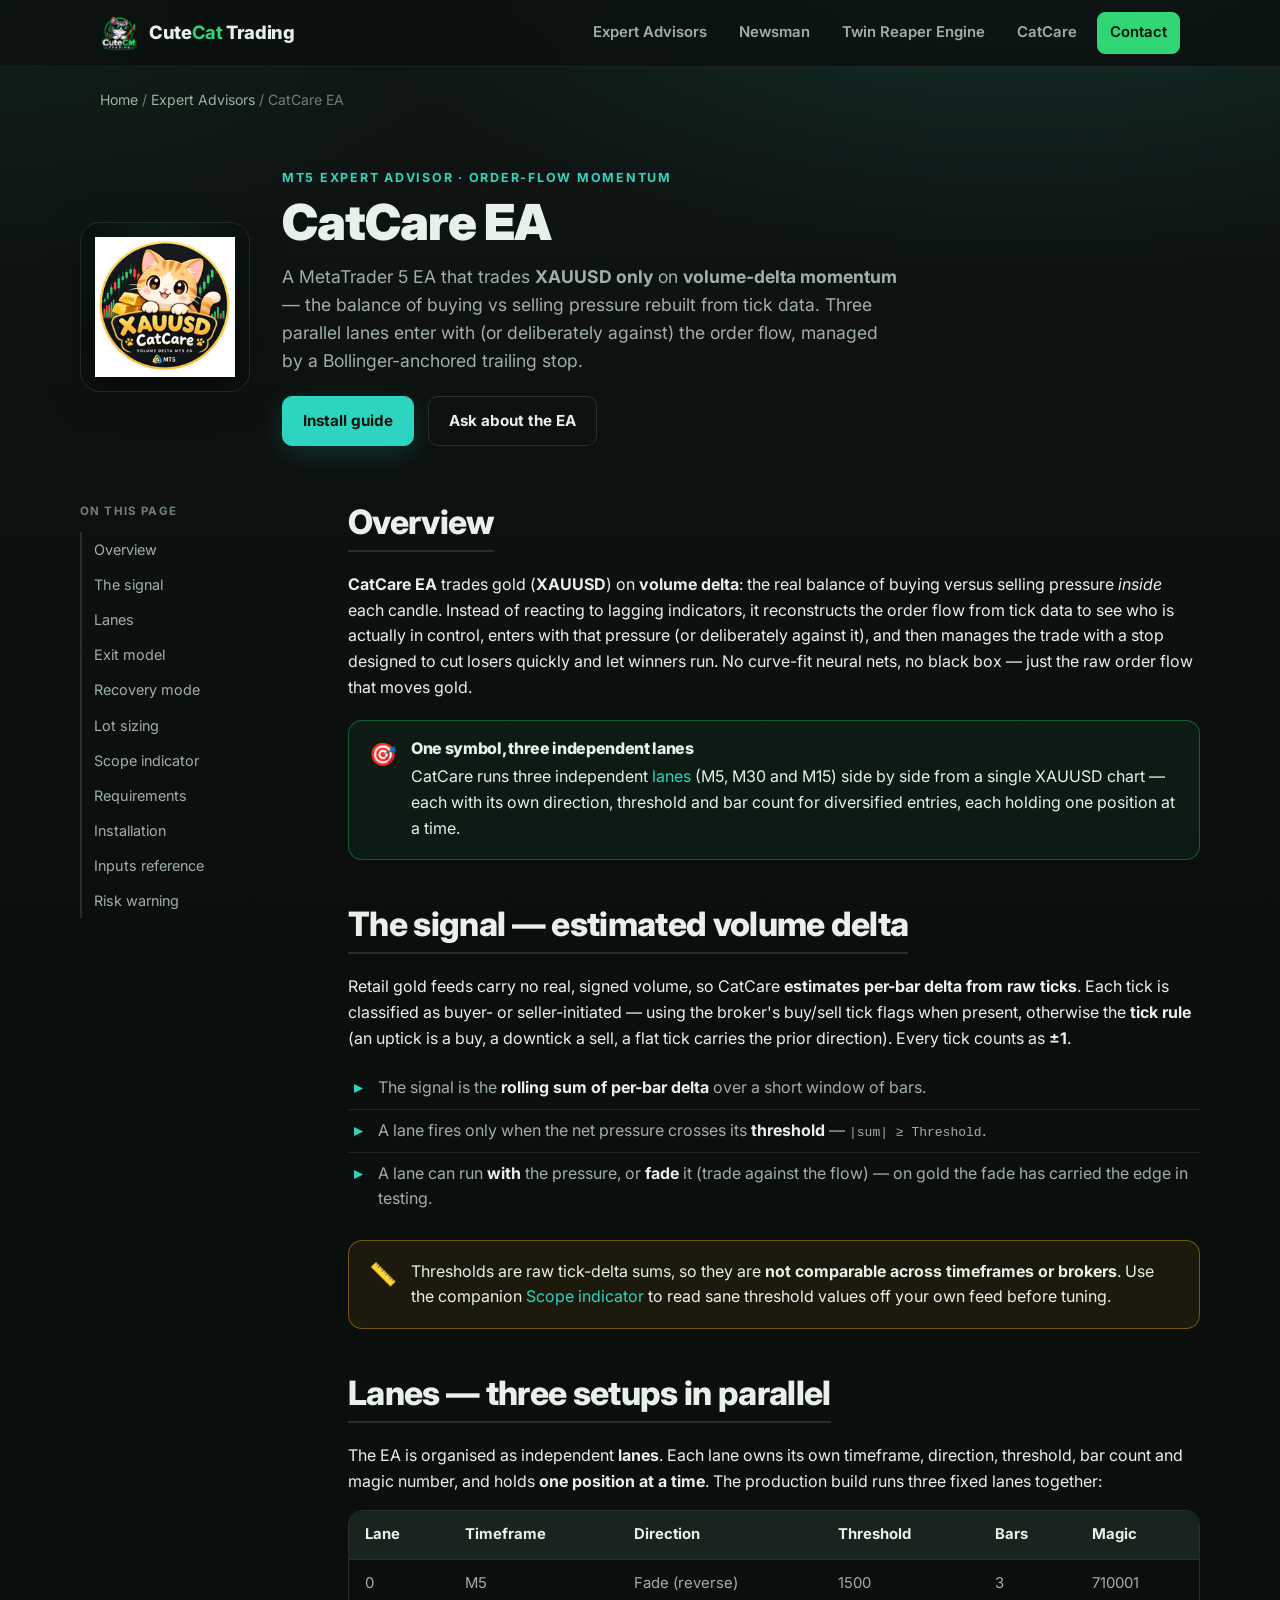
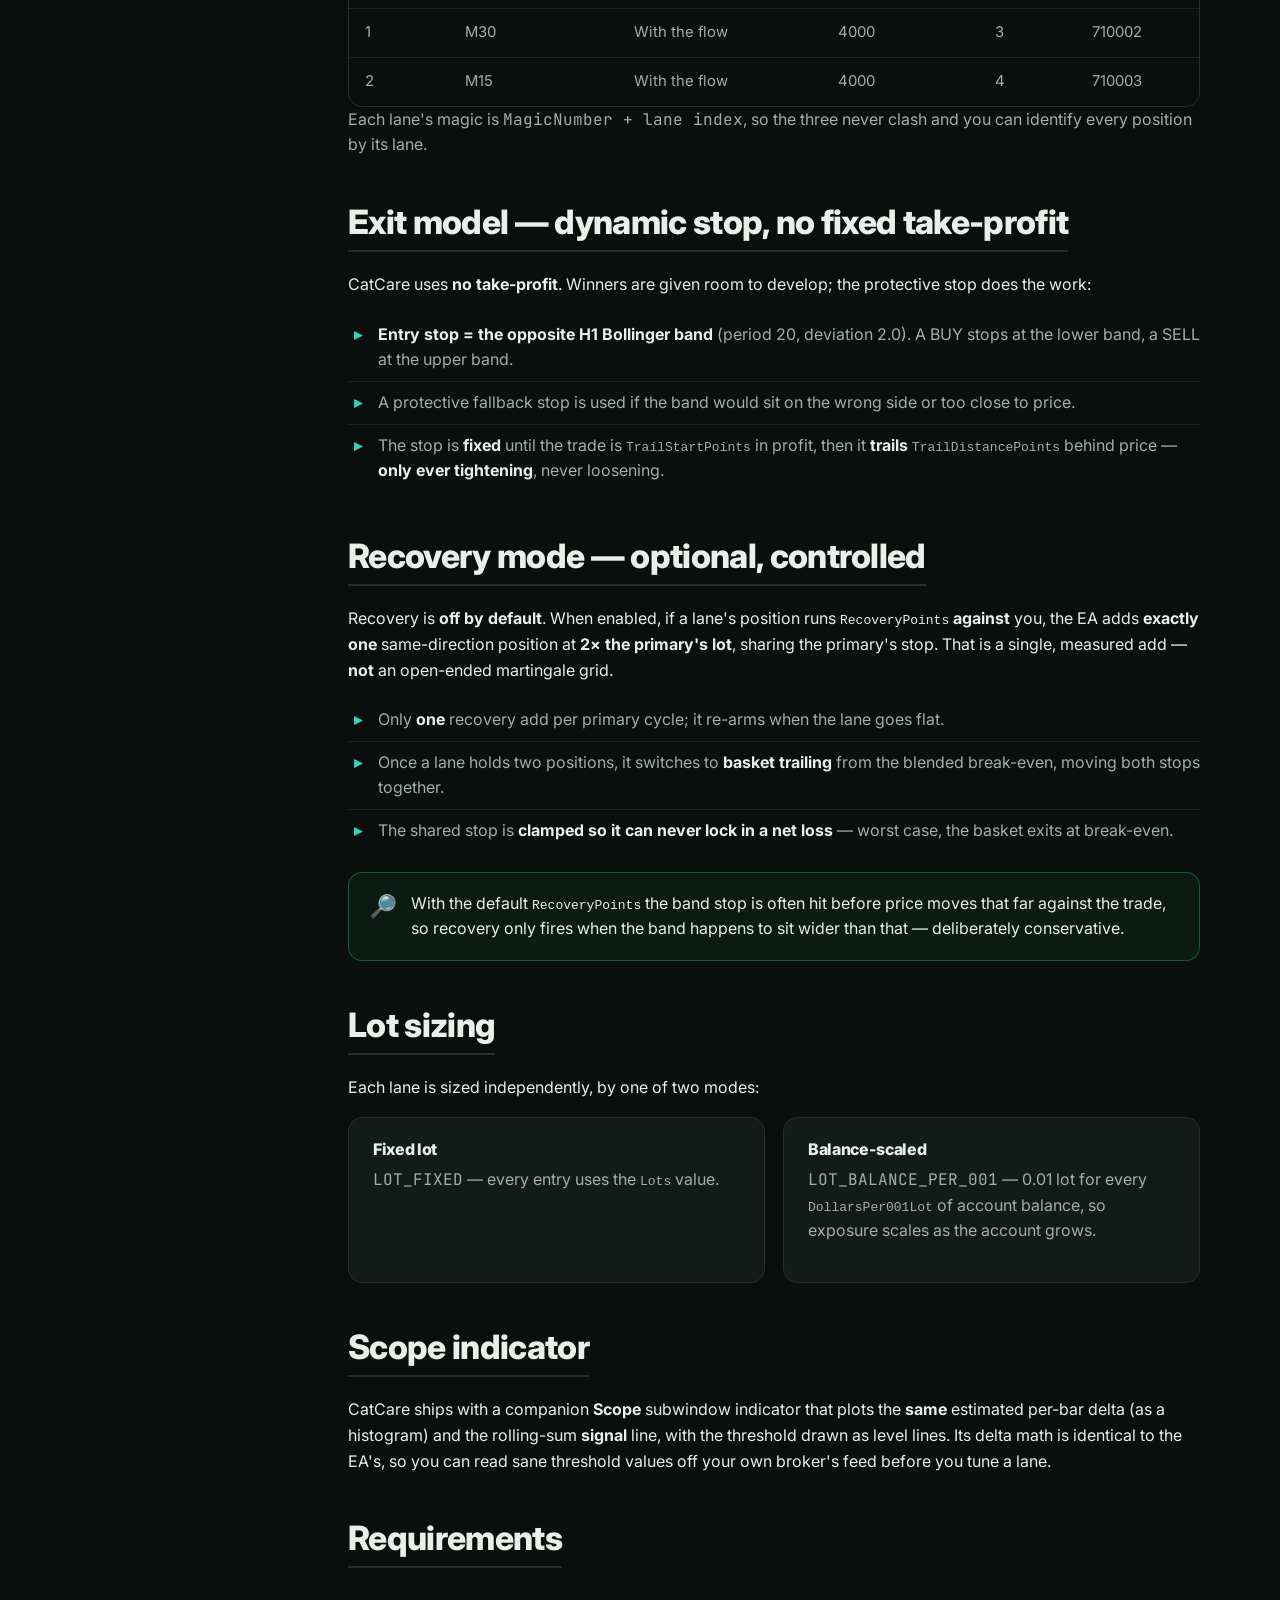
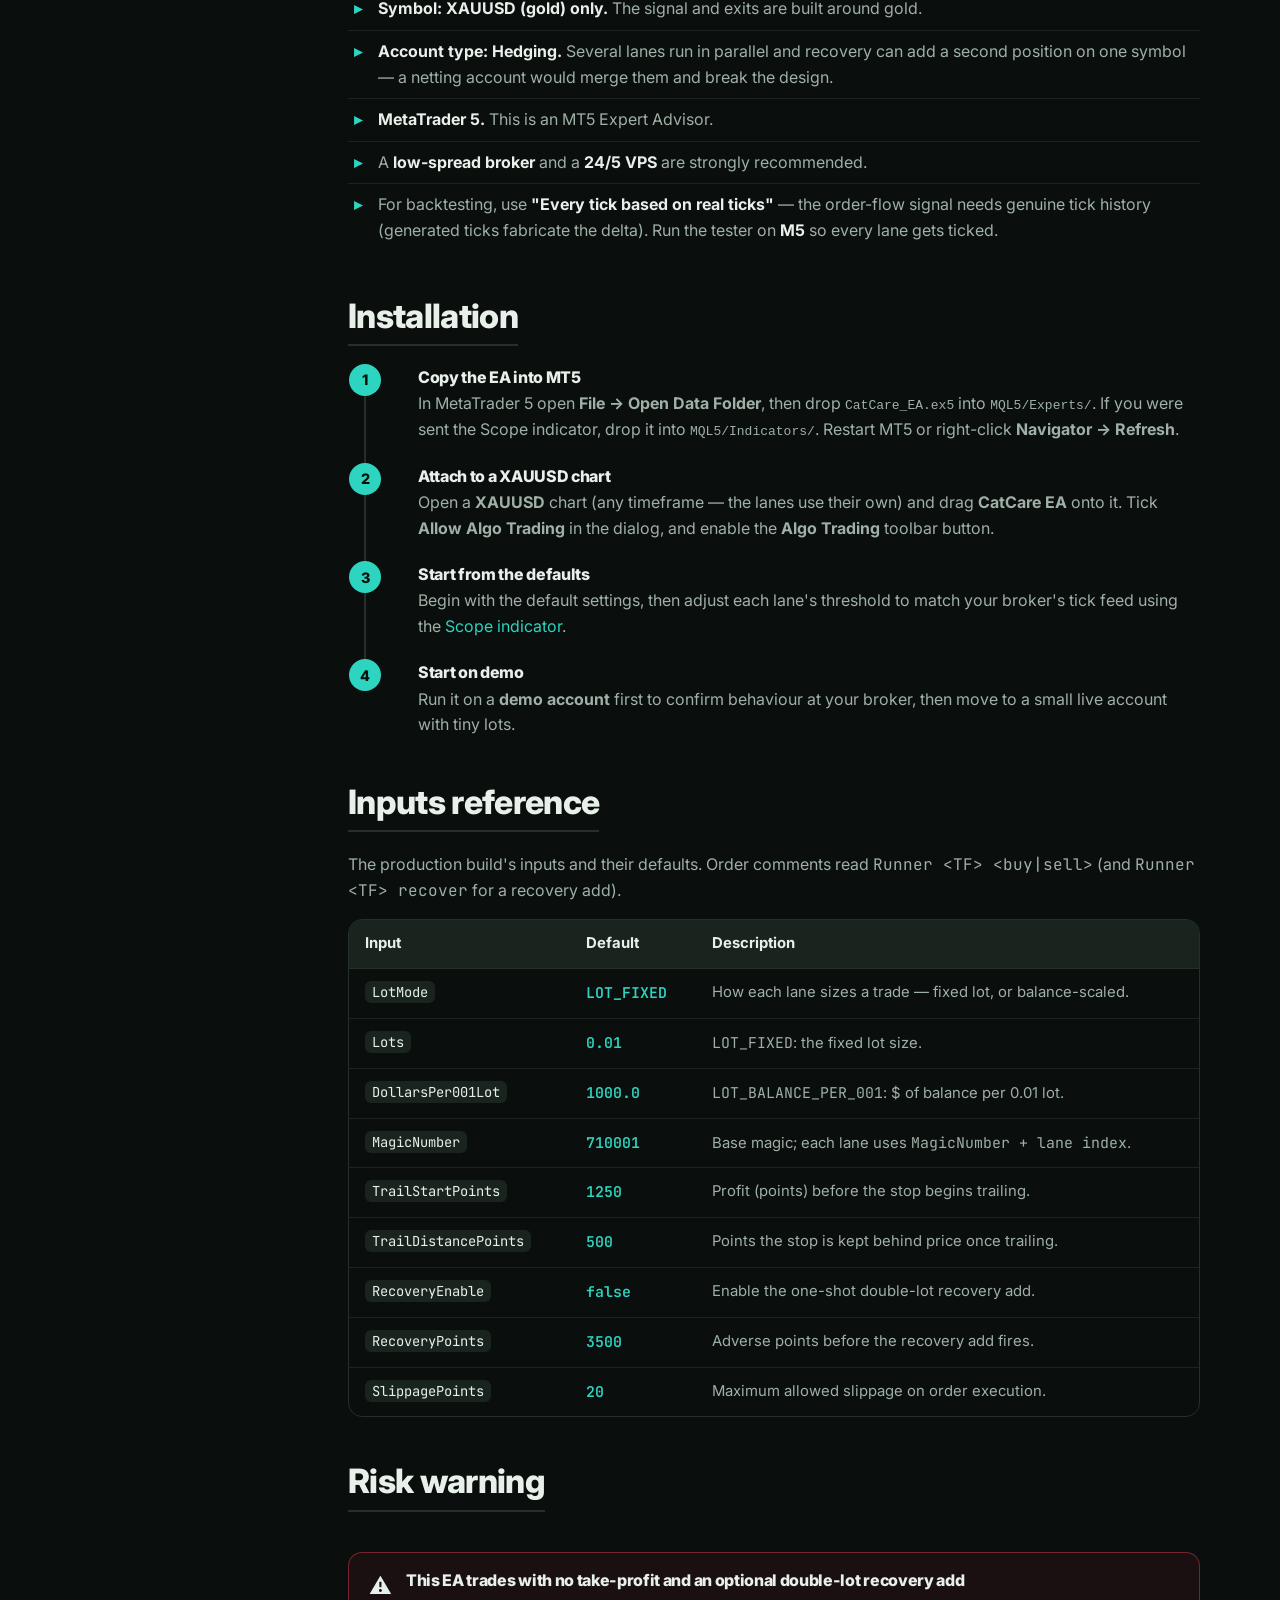
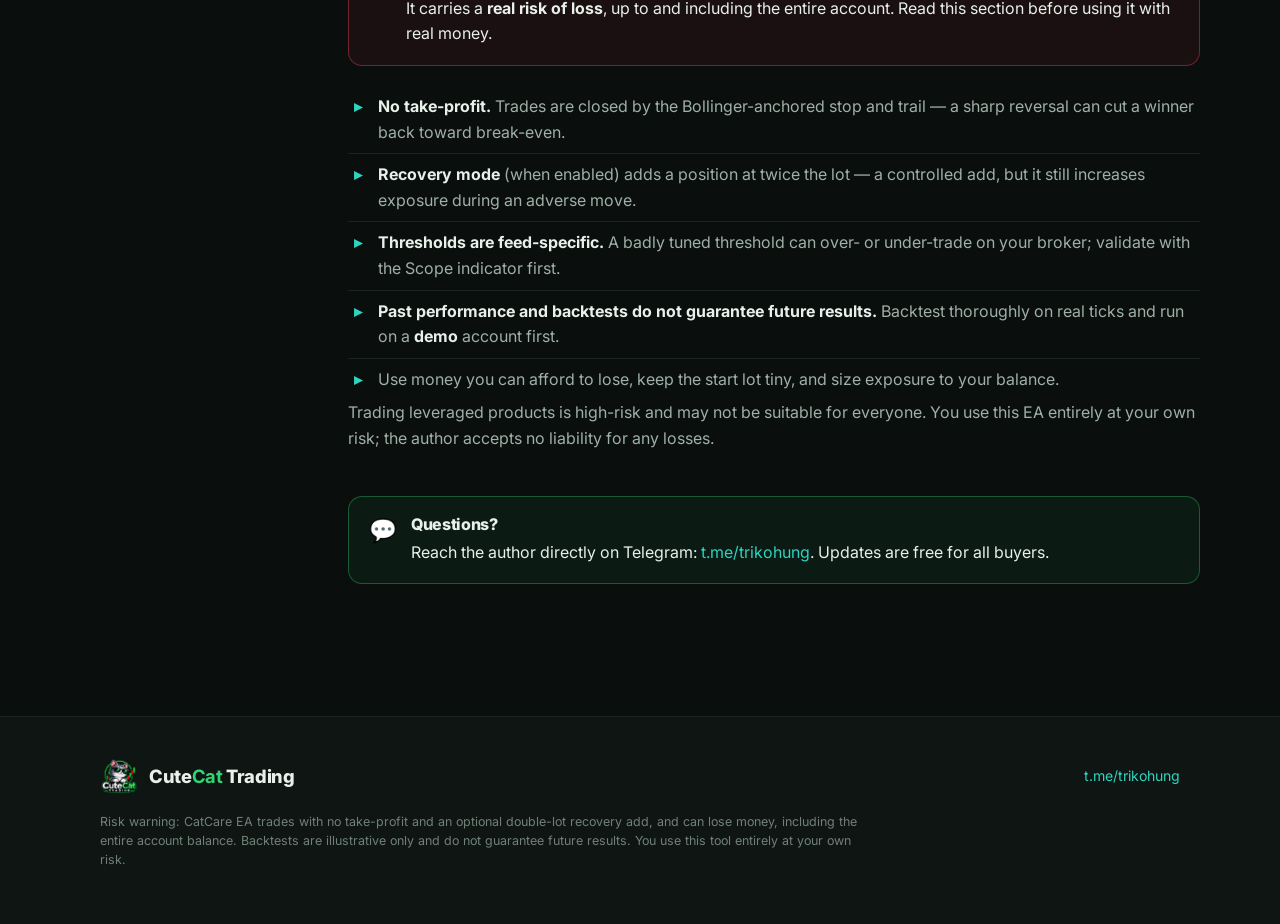
==== catcare.html @ 8d5fcfcd "Rename Twin Reaper FX to Twin Reaper Engine; add CatCare EA - Rebrand the paid dual-grid product to " ====
<!doctype html>
<html lang="en">
<head>
  <meta charset="utf-8">
  <meta name="viewport" content="width=device-width, initial-scale=1">
  <title>CatCare EA — Manual | CuteCat Trading</title>
  <meta name="description" content="CatCare EA manual: a MetaTrader 5 Expert Advisor that trades XAUUSD on volume-delta order-flow momentum, with three parallel lanes, a Bollinger-anchored trailing stop and optional recovery.">
  <link rel="icon" href="assets/img/catcare.png">
  <link rel="preconnect" href="https://fonts.googleapis.com">
  <link rel="preconnect" href="https://fonts.gstatic.com" crossorigin>
  <link href="https://fonts.googleapis.com/css2?family=Inter:wght@400;600;700;800;900&family=JetBrains+Mono:wght@400;600&display=swap" rel="stylesheet">
  <link rel="stylesheet" href="assets/css/styles.css">
</head>
<body data-ea="catcare">

  <header class="site-header">
    <div class="container nav">
      <a class="brand" href="index.html">
        <img src="assets/img/logo.png" alt="CuteCat Trading logo">
        <span>Cute<b>Cat</b> Trading</span>
      </a>
      <nav class="nav-links">
        <a href="index.html#eas">Expert Advisors</a>
        <a href="newsman.html">Newsman</a>
        <a href="twin-reaper.html">Twin Reaper Engine</a>
        <a href="catcare.html">CatCare</a>
        <a class="cta" href="https://t.me/trikohung" target="_blank" rel="noopener">Contact</a>
      </nav>
    </div>
  </header>

  <div class="container crumb">
    <a href="index.html">Home</a> / <a href="index.html#eas">Expert Advisors</a> / CatCare EA
  </div>

  <!-- Hero -->
  <section class="container ea-hero">
    <div class="emblem"><img src="assets/img/catcare.png" alt="CatCare EA emblem"></div>
    <div>
      <div class="eyebrow">MT5 Expert Advisor · Order-Flow Momentum</div>
      <h1>CatCare EA</h1>
      <p class="lead">
        A MetaTrader 5 EA that trades <b>XAUUSD only</b> on <b>volume-delta momentum</b> — the
        balance of buying vs selling pressure rebuilt from tick data. Three parallel lanes enter
        with (or deliberately against) the order flow, managed by a Bollinger-anchored trailing stop.
      </p>
      <div class="hero-actions" style="justify-content:flex-start;">
        <a class="btn btn-primary" href="#install">Install guide</a>
        <a class="btn btn-ghost" href="https://t.me/trikohung" target="_blank" rel="noopener">Ask about the EA</a>
      </div>
    </div>
  </section>

  <main class="container doc">
    <div class="doc-grid">

      <!-- TOC -->
      <aside class="toc">
        <div class="toc-title">On this page</div>
        <a href="#overview">Overview</a>
        <a href="#signal">The signal</a>
        <a href="#lanes">Lanes</a>
        <a href="#exit">Exit model</a>
        <a href="#recovery">Recovery mode</a>
        <a href="#lots">Lot sizing</a>
        <a href="#scope">Scope indicator</a>
        <a href="#requirements">Requirements</a>
        <a href="#install">Installation</a>
        <a href="#inputs">Inputs reference</a>
        <a href="#risk">Risk warning</a>
      </aside>

      <!-- Content -->
      <div class="doc-content">

        <section class="doc-section" id="overview">
          <h2>Overview</h2>
          <p>
            <b>CatCare EA</b> trades gold (<b>XAUUSD</b>) on <b>volume delta</b>: the real balance of
            buying versus selling pressure <i>inside</i> each candle. Instead of reacting to lagging
            indicators, it reconstructs the order flow from tick data to see who is actually in control,
            enters with that pressure (or deliberately against it), and then manages the trade with a
            stop designed to cut losers quickly and let winners run. No curve-fit neural nets, no
            black box — just the raw order flow that moves gold.
          </p>
          <div class="callout info">
            <div class="ico">🎯</div>
            <div>
              <h4>One symbol, three independent lanes</h4>
              <p>
                CatCare runs three independent <a href="#lanes">lanes</a> (M5, M30 and M15) side by
                side from a single XAUUSD chart — each with its own direction, threshold and bar count
                for diversified entries, each holding one position at a time.
              </p>
            </div>
          </div>
        </section>

        <section class="doc-section" id="signal">
          <h2>The signal — estimated volume delta</h2>
          <p>
            Retail gold feeds carry no real, signed volume, so CatCare <b>estimates per-bar delta from
            raw ticks</b>. Each tick is classified as buyer- or seller-initiated — using the broker's
            buy/sell tick flags when present, otherwise the <b>tick rule</b> (an uptick is a buy, a
            downtick a sell, a flat tick carries the prior direction). Every tick counts as <b>±1</b>.
          </p>
          <ul class="feature-list">
            <li>The signal is the <b>rolling sum of per-bar delta</b> over a short window of bars.</li>
            <li>A lane fires only when the net pressure crosses its <b>threshold</b> — <code>|sum| &ge; Threshold</code>.</li>
            <li>A lane can run <b>with</b> the pressure, or <b>fade</b> it (trade against the flow) — on gold the fade has carried the edge in testing.</li>
          </ul>
          <div class="callout warn">
            <div class="ico">📏</div>
            <div>
              <p>Thresholds are raw tick-delta sums, so they are <b>not comparable across timeframes or brokers</b>. Use the companion <a href="#scope">Scope indicator</a> to read sane threshold values off your own feed before tuning.</p>
            </div>
          </div>
        </section>

        <section class="doc-section" id="lanes">
          <h2>Lanes — three setups in parallel</h2>
          <p>
            The EA is organised as independent <b>lanes</b>. Each lane owns its own timeframe,
            direction, threshold, bar count and magic number, and holds <b>one position at a time</b>.
            The production build runs three fixed lanes together:
          </p>
          <div class="table-wrap">
            <table>
              <thead><tr><th>Lane</th><th>Timeframe</th><th>Direction</th><th>Threshold</th><th>Bars</th><th>Magic</th></tr></thead>
              <tbody>
                <tr><td>0</td><td>M5</td><td>Fade (reverse)</td><td>1500</td><td>3</td><td>710001</td></tr>
                <tr><td>1</td><td>M30</td><td>With the flow</td><td>4000</td><td>3</td><td>710002</td></tr>
                <tr><td>2</td><td>M15</td><td>With the flow</td><td>4000</td><td>4</td><td>710003</td></tr>
              </tbody>
            </table>
          </div>
          <p class="muted">Each lane's magic is <span class="mono">MagicNumber + lane index</span>, so the three never clash and you can identify every position by its lane.</p>
        </section>

        <section class="doc-section" id="exit">
          <h2>Exit model — dynamic stop, no fixed take-profit</h2>
          <p>
            CatCare uses <b>no take-profit</b>. Winners are given room to develop; the protective stop
            does the work:
          </p>
          <ul class="feature-list">
            <li><b>Entry stop = the opposite H1 Bollinger band</b> (period 20, deviation 2.0). A BUY stops at the lower band, a SELL at the upper band.</li>
            <li>A protective fallback stop is used if the band would sit on the wrong side or too close to price.</li>
            <li>The stop is <b>fixed</b> until the trade is <code>TrailStartPoints</code> in profit, then it <b>trails</b> <code>TrailDistancePoints</code> behind price — <b>only ever tightening</b>, never loosening.</li>
          </ul>
        </section>

        <section class="doc-section" id="recovery">
          <h2>Recovery mode — optional, controlled</h2>
          <p>
            Recovery is <b>off by default</b>. When enabled, if a lane's position runs
            <code>RecoveryPoints</code> <b>against</b> you, the EA adds <b>exactly one</b> same-direction
            position at <b>2× the primary's lot</b>, sharing the primary's stop. That is a single,
            measured add — <b>not</b> an open-ended martingale grid.
          </p>
          <ul class="feature-list">
            <li>Only <b>one</b> recovery add per primary cycle; it re-arms when the lane goes flat.</li>
            <li>Once a lane holds two positions, it switches to <b>basket trailing</b> from the blended break-even, moving both stops together.</li>
            <li>The shared stop is <b>clamped so it can never lock in a net loss</b> — worst case, the basket exits at break-even.</li>
          </ul>
          <div class="callout info">
            <div class="ico">🔎</div>
            <div>
              <p>With the default <code>RecoveryPoints</code> the band stop is often hit before price moves that far against the trade, so recovery only fires when the band happens to sit wider than that — deliberately conservative.</p>
            </div>
          </div>
        </section>

        <section class="doc-section" id="lots">
          <h2>Lot sizing</h2>
          <p>Each lane is sized independently, by one of two modes:</p>
          <div class="grid-2">
            <div class="card">
              <h4>Fixed lot</h4>
              <p class="muted"><span class="mono">LOT_FIXED</span> — every entry uses the <code>Lots</code> value.</p>
            </div>
            <div class="card">
              <h4>Balance-scaled</h4>
              <p class="muted"><span class="mono">LOT_BALANCE_PER_001</span> — 0.01 lot for every <code>DollarsPer001Lot</code> of account balance, so exposure scales as the account grows.</p>
            </div>
          </div>
        </section>

        <section class="doc-section" id="scope">
          <h2>Scope indicator</h2>
          <p>
            CatCare ships with a companion <b>Scope</b> subwindow indicator that plots the <b>same</b>
            estimated per-bar delta (as a histogram) and the rolling-sum <b>signal</b> line, with the
            threshold drawn as level lines. Its delta math is identical to the EA's, so you can read sane
            threshold values off your own broker's feed before you tune a lane.
          </p>
        </section>

        <section class="doc-section" id="requirements">
          <h2>Requirements</h2>
          <ul class="feature-list">
            <li><b>Symbol: XAUUSD (gold) only.</b> The signal and exits are built around gold.</li>
            <li><b>Account type: Hedging.</b> Several lanes run in parallel and recovery can add a second position on one symbol — a netting account would merge them and break the design.</li>
            <li><b>MetaTrader 5.</b> This is an MT5 Expert Advisor.</li>
            <li>A <b>low-spread broker</b> and a <b>24/5 VPS</b> are strongly recommended.</li>
            <li>For backtesting, use <b>"Every tick based on real ticks"</b> — the order-flow signal needs genuine tick history (generated ticks fabricate the delta). Run the tester on <b>M5</b> so every lane gets ticked.</li>
          </ul>
        </section>

        <section class="doc-section" id="install">
          <h2>Installation</h2>
          <ol class="steps">
            <li>
              <h4>Copy the EA into MT5</h4>
              <p>In MetaTrader 5 open <b>File → Open Data Folder</b>, then drop <code>CatCare_EA.ex5</code> into <code>MQL5/Experts/</code>. If you were sent the Scope indicator, drop it into <code>MQL5/Indicators/</code>. Restart MT5 or right-click <b>Navigator → Refresh</b>.</p>
            </li>
            <li>
              <h4>Attach to a XAUUSD chart</h4>
              <p>Open a <b>XAUUSD</b> chart (any timeframe — the lanes use their own) and drag <b>CatCare EA</b> onto it. Tick <b>Allow Algo Trading</b> in the dialog, and enable the <b>Algo Trading</b> toolbar button.</p>
            </li>
            <li>
              <h4>Start from the defaults</h4>
              <p>Begin with the default settings, then adjust each lane's threshold to match your broker's tick feed using the <a href="#scope">Scope indicator</a>.</p>
            </li>
            <li>
              <h4>Start on demo</h4>
              <p>Run it on a <b>demo account</b> first to confirm behaviour at your broker, then move to a small live account with tiny lots.</p>
            </li>
          </ol>
        </section>

        <section class="doc-section" id="inputs">
          <h2>Inputs reference</h2>
          <p class="muted">The production build's inputs and their defaults. Order comments read <span class="mono">Runner &lt;TF&gt; &lt;buy|sell&gt;</span> (and <span class="mono">Runner &lt;TF&gt; recover</span> for a recovery add).</p>
          <div class="table-wrap">
            <table>
              <thead><tr><th>Input</th><th>Default</th><th>Description</th></tr></thead>
              <tbody>
                <tr><td><span class="param">LotMode</span></td><td><span class="def">LOT_FIXED</span></td><td>How each lane sizes a trade — fixed lot, or balance-scaled.</td></tr>
                <tr><td><span class="param">Lots</span></td><td><span class="def">0.01</span></td><td><span class="mono">LOT_FIXED</span>: the fixed lot size.</td></tr>
                <tr><td><span class="param">DollarsPer001Lot</span></td><td><span class="def">1000.0</span></td><td><span class="mono">LOT_BALANCE_PER_001</span>: $ of balance per 0.01 lot.</td></tr>
                <tr><td><span class="param">MagicNumber</span></td><td><span class="def">710001</span></td><td>Base magic; each lane uses <span class="mono">MagicNumber + lane index</span>.</td></tr>
                <tr><td><span class="param">TrailStartPoints</span></td><td><span class="def">1250</span></td><td>Profit (points) before the stop begins trailing.</td></tr>
                <tr><td><span class="param">TrailDistancePoints</span></td><td><span class="def">500</span></td><td>Points the stop is kept behind price once trailing.</td></tr>
                <tr><td><span class="param">RecoveryEnable</span></td><td><span class="def">false</span></td><td>Enable the one-shot double-lot recovery add.</td></tr>
                <tr><td><span class="param">RecoveryPoints</span></td><td><span class="def">3500</span></td><td>Adverse points before the recovery add fires.</td></tr>
                <tr><td><span class="param">SlippagePoints</span></td><td><span class="def">20</span></td><td>Maximum allowed slippage on order execution.</td></tr>
              </tbody>
            </table>
          </div>
        </section>

        <section class="doc-section" id="risk">
          <h2>Risk warning</h2>
          <div class="callout danger">
            <div class="ico">⚠️</div>
            <div>
              <h4>This EA trades with no take-profit and an optional double-lot recovery add</h4>
              <p>It carries a <b>real risk of loss</b>, up to and including the entire account. Read this section before using it with real money.</p>
            </div>
          </div>
          <ul class="feature-list">
            <li><b>No take-profit.</b> Trades are closed by the Bollinger-anchored stop and trail — a sharp reversal can cut a winner back toward break-even.</li>
            <li><b>Recovery mode</b> (when enabled) adds a position at twice the lot — a controlled add, but it still increases exposure during an adverse move.</li>
            <li><b>Thresholds are feed-specific.</b> A badly tuned threshold can over- or under-trade on your broker; validate with the Scope indicator first.</li>
            <li><b>Past performance and backtests do not guarantee future results.</b> Backtest thoroughly on real ticks and run on a <b>demo</b> account first.</li>
            <li>Use money you can afford to lose, keep the start lot tiny, and size exposure to your balance.</li>
          </ul>
          <p class="muted">
            Trading leveraged products is high-risk and may not be suitable for everyone. You use this
            EA entirely at your own risk; the author accepts no liability for any losses.
          </p>
        </section>

        <div class="callout info" style="margin-top:36px;">
          <div class="ico">💬</div>
          <div>
            <h4>Questions?</h4>
            <p>Reach the author directly on Telegram: <a href="https://t.me/trikohung" target="_blank" rel="noopener">t.me/trikohung</a>. Updates are free for all buyers.</p>
          </div>
        </div>

      </div>
    </div>
  </main>

  <footer class="site-footer">
    <div class="container">
      <div class="footer-inner">
        <a class="brand" href="index.html">
          <img src="assets/img/logo.png" alt="CuteCat Trading logo">
          <span>Cute<b>Cat</b> Trading</span>
        </a>
        <div class="muted"><a href="https://t.me/trikohung" target="_blank" rel="noopener">t.me/trikohung</a></div>
      </div>
      <p class="footer-disclaimer">
        Risk warning: CatCare EA trades with no take-profit and an optional double-lot recovery add, and
        can lose money, including the entire account balance. Backtests are illustrative only and do not
        guarantee future results. You use this tool entirely at your own risk.
      </p>
    </div>
  </footer>

</body>
</html>
---- assets/css/styles.css ----
/* =========================================================================
   CuteCat Trading — shared styles for the landing page and EA manuals.
   Dark theme, green brand accent. Per-page accents are set via --accent
   on the <body> (gold for Newsman, crimson for Twin Reaper).
   ========================================================================= */

:root {
  --bg:            #0a0e0d;
  --bg-2:          #0f1513;
  --surface:       #131b18;
  --surface-2:     #1a241f;
  --border:        #243029;
  --border-soft:   #1b241f;

  --text:          #e8f0ea;
  --text-dim:      #9fb0a6;
  --text-faint:    #6f8177;

  --brand:         #2fd673;
  --brand-dim:     #1f9d53;
  --brand-glow:    rgba(47, 214, 115, 0.18);

  --danger:        #e23b4e;
  --warn:          #f5b301;
  --up:            #2fd673;
  --down:          #e23b4e;

  /* default page accent = brand green; overridden per EA page */
  --accent:        var(--brand);
  --accent-dim:    var(--brand-dim);
  --accent-glow:   var(--brand-glow);

  --radius:        14px;
  --radius-sm:     9px;
  --maxw:          1120px;
  --shadow:        0 10px 40px rgba(0, 0, 0, 0.45);

  --font: "Inter", -apple-system, BlinkMacSystemFont, "Segoe UI", Roboto, Helvetica, Arial, sans-serif;
  --mono: "JetBrains Mono", ui-monospace, "SF Mono", Menlo, Consolas, monospace;
}

/* Per-page accent themes */
body[data-ea="newsman"]     { --accent: #f5b301; --accent-dim: #c48c00; --accent-glow: rgba(245, 179, 1, 0.16); }
body[data-ea="twin-reaper"] { --accent: #ff5168; --accent-dim: #c22f42; --accent-glow: rgba(255, 81, 104, 0.16); }
body[data-ea="catcare"]     { --accent: #2dd4bf; --accent-dim: #1a9c8e; --accent-glow: rgba(45, 212, 191, 0.16); }

* { box-sizing: border-box; }

html { scroll-behavior: smooth; }

body {
  margin: 0;
  font-family: var(--font);
  color: var(--text);
  background: var(--bg);
  line-height: 1.6;
  -webkit-font-smoothing: antialiased;
  text-rendering: optimizeLegibility;
}

/* Subtle candlestick-grid backdrop */
body::before {
  content: "";
  position: fixed;
  inset: 0;
  z-index: -1;
  background:
    radial-gradient(1200px 600px at 80% -10%, var(--accent-glow), transparent 60%),
    radial-gradient(900px 500px at 0% 0%, rgba(47,214,115,0.06), transparent 55%),
    linear-gradient(180deg, var(--bg-2), var(--bg));
}

a { color: var(--accent); text-decoration: none; }
a:hover { text-decoration: underline; }

img { max-width: 100%; display: block; }

h1, h2, h3, h4 { line-height: 1.2; margin: 0 0 0.5em; font-weight: 800; letter-spacing: -0.02em; }
h2 { font-size: clamp(1.5rem, 3vw, 2.1rem); }
h3 { font-size: 1.25rem; }
p  { margin: 0 0 1rem; }

.container { max-width: var(--maxw); margin: 0 auto; padding: 0 20px; }

.accent { color: var(--accent); }
.muted  { color: var(--text-dim); }
.mono   { font-family: var(--mono); }

/* ---------- Header / nav ---------- */
.site-header {
  position: sticky;
  top: 0;
  z-index: 50;
  backdrop-filter: blur(12px);
  background: rgba(10, 14, 13, 0.72);
  border-bottom: 1px solid var(--border-soft);
}
.nav {
  display: flex;
  align-items: center;
  justify-content: space-between;
  height: 66px;
}
.brand {
  display: flex;
  align-items: center;
  gap: 11px;
  font-weight: 800;
  font-size: 1.15rem;
  color: var(--text);
  letter-spacing: -0.02em;
}
.brand:hover { text-decoration: none; }
.brand img { width: 38px; height: 38px; border-radius: 9px; }
.brand span b { color: var(--brand); }
.nav-links { display: flex; align-items: center; gap: 8px; }
.nav-links a {
  color: var(--text-dim);
  font-weight: 600;
  font-size: 0.93rem;
  padding: 8px 12px;
  border-radius: 8px;
}
.nav-links a:hover { color: var(--text); background: var(--surface); text-decoration: none; }
.nav-links a.cta {
  color: #06130c;
  background: var(--brand);
  border: 1px solid var(--brand);
}
.nav-links a.cta:hover { background: #3ee884; color: #06130c; }

/* ---------- Buttons ---------- */
.btn {
  display: inline-flex;
  align-items: center;
  gap: 8px;
  font-weight: 700;
  font-size: 0.95rem;
  padding: 12px 20px;
  border-radius: 10px;
  border: 1px solid var(--accent);
  cursor: pointer;
  transition: transform .12s ease, box-shadow .12s ease, background .12s ease;
}
.btn:hover { text-decoration: none; transform: translateY(-1px); }
.btn-primary {
  background: var(--accent);
  color: #06130c;
  box-shadow: 0 8px 24px var(--accent-glow);
}
.btn-primary:hover { box-shadow: 0 12px 30px var(--accent-glow); }
.btn-ghost {
  background: transparent;
  color: var(--text);
  border: 1px solid var(--border);
}
.btn-ghost:hover { border-color: var(--accent); color: var(--accent); }

/* ---------- Hero (landing) ---------- */
.hero { padding: 72px 0 40px; text-align: center; }
.hero .eyebrow {
  display: inline-block;
  font-size: 0.8rem;
  font-weight: 700;
  letter-spacing: 0.14em;
  text-transform: uppercase;
  color: var(--brand);
  background: var(--brand-glow);
  border: 1px solid rgba(47,214,115,0.3);
  padding: 6px 14px;
  border-radius: 999px;
  margin-bottom: 22px;
}
.hero h1 {
  font-size: clamp(2.2rem, 6vw, 3.8rem);
  font-weight: 900;
  letter-spacing: -0.03em;
  margin-bottom: 18px;
}
.hero h1 .grad {
  background: linear-gradient(120deg, var(--brand), #8affc0);
  -webkit-background-clip: text;
  background-clip: text;
  color: transparent;
}
.hero p.lead {
  font-size: clamp(1.05rem, 2.2vw, 1.3rem);
  color: var(--text-dim);
  max-width: 640px;
  margin: 0 auto 30px;
}
.hero-actions { display: flex; gap: 14px; justify-content: center; flex-wrap: wrap; }

/* ---------- EA cards ---------- */
.section { padding: 48px 0; }
.section-head { text-align: center; margin-bottom: 40px; }
.section-head p { color: var(--text-dim); max-width: 560px; margin: 0 auto; }

.ea-grid {
  display: grid;
  grid-template-columns: repeat(auto-fit, minmax(320px, 1fr));
  gap: 26px;
}
.ea-card {
  position: relative;
  display: flex;
  flex-direction: column;
  background: var(--surface);
  border: 1px solid var(--border);
  border-radius: var(--radius);
  overflow: hidden;
  transition: transform .15s ease, border-color .15s ease, box-shadow .15s ease;
}
.ea-card:hover {
  transform: translateY(-4px);
  border-color: var(--card-accent, var(--brand));
  box-shadow: var(--shadow);
  text-decoration: none;
}
.ea-card .card-banner {
  height: 170px;
  display: flex;
  align-items: center;
  justify-content: center;
  background: radial-gradient(circle at 50% 30%, var(--card-glow, rgba(47,214,115,0.12)), transparent 70%), #0b100e;
  border-bottom: 1px solid var(--border);
}
.ea-card .card-banner img { height: 130px; width: auto; filter: drop-shadow(0 8px 20px rgba(0,0,0,0.5)); }
.ea-card .card-body { padding: 24px; display: flex; flex-direction: column; flex: 1; }
.ea-card h3 { margin-bottom: 4px; color: var(--text); }
.ea-card .tagline { color: var(--card-accent, var(--brand)); font-weight: 600; font-size: 0.9rem; margin-bottom: 14px; }
.ea-card p.desc { color: var(--text-dim); font-size: 0.96rem; flex: 1; }
.ea-card .card-foot { display: flex; align-items: center; justify-content: space-between; margin-top: 18px; }
.ea-card .read-more { color: var(--card-accent, var(--brand)); font-weight: 700; font-size: 0.92rem; }
.ea-card:hover .read-more { text-decoration: underline; }

.pill-row { display: flex; flex-wrap: wrap; gap: 8px; margin-bottom: 16px; }
.pill {
  font-size: 0.75rem;
  font-weight: 600;
  color: var(--text-dim);
  background: var(--surface-2);
  border: 1px solid var(--border);
  padding: 4px 10px;
  border-radius: 999px;
}

/* ---------- EA detail hero ---------- */
.ea-hero {
  display: grid;
  grid-template-columns: 170px 1fr;
  gap: 32px;
  align-items: center;
  padding: 56px 0 36px;
}
.ea-hero .emblem {
  width: 170px; height: 170px;
  border-radius: 20px;
  background: radial-gradient(circle at 50% 35%, var(--accent-glow), transparent 70%), #0b100e;
  border: 1px solid var(--border);
  display: flex; align-items: center; justify-content: center;
  padding: 14px;
}
.ea-hero .emblem img { filter: drop-shadow(0 8px 22px rgba(0,0,0,0.55)); }
.ea-hero .eyebrow {
  font-size: 0.78rem; font-weight: 700; letter-spacing: 0.14em; text-transform: uppercase;
  color: var(--accent);
}
.ea-hero h1 { font-size: clamp(2rem, 5vw, 3.1rem); font-weight: 900; margin: 6px 0 10px; }
.ea-hero p.lead { color: var(--text-dim); font-size: 1.1rem; max-width: 620px; margin-bottom: 20px; }

/* ---------- Breadcrumb ---------- */
.crumb { font-size: 0.88rem; color: var(--text-faint); padding-top: 22px; }
.crumb a { color: var(--text-dim); }

/* ---------- Content layout ---------- */
.doc { padding: 20px 0 72px; }
.doc-grid { display: grid; grid-template-columns: 220px 1fr; gap: 48px; align-items: start; }
.toc {
  position: sticky;
  top: 90px;
  font-size: 0.9rem;
}
.toc .toc-title { text-transform: uppercase; letter-spacing: 0.1em; font-size: 0.72rem; color: var(--text-faint); font-weight: 700; margin-bottom: 12px; }
.toc a { display: block; color: var(--text-dim); padding: 6px 12px; border-left: 2px solid var(--border); border-radius: 0 6px 6px 0; }
.toc a:hover { color: var(--text); background: var(--surface); border-left-color: var(--accent); text-decoration: none; }

.doc-section { scroll-margin-top: 90px; margin-bottom: 44px; }
.doc-section > h2 {
  display: inline-flex; align-items: center; gap: 10px;
  padding-bottom: 8px; border-bottom: 2px solid var(--border);
  margin-bottom: 20px;
}
.doc-section h3 { margin-top: 28px; color: var(--text); }

/* ---------- Cards / callouts ---------- */
.card {
  background: var(--surface);
  border: 1px solid var(--border);
  border-radius: var(--radius);
  padding: 22px 24px;
}
.grid-2 { display: grid; grid-template-columns: 1fr 1fr; gap: 18px; }
.grid-3 { display: grid; grid-template-columns: repeat(3, 1fr); gap: 18px; }

.engine-card { border-top: 3px solid var(--accent); }
.engine-card .engine-name { display: flex; align-items: center; gap: 10px; font-weight: 800; font-size: 1.15rem; margin-bottom: 4px; }
.engine-card .engine-tag { color: var(--text-dim); font-size: 0.88rem; margin-bottom: 14px; }

.callout {
  display: flex;
  gap: 14px;
  border-radius: var(--radius);
  padding: 18px 20px;
  border: 1px solid var(--border);
  background: var(--surface);
  margin: 20px 0;
}
.callout .ico { font-size: 1.4rem; line-height: 1.3; flex-shrink: 0; }
.callout.info   { border-color: rgba(47,214,115,0.35);  background: rgba(47,214,115,0.06); }
.callout.warn   { border-color: rgba(245,179,1,0.4);    background: rgba(245,179,1,0.07); }
.callout.danger { border-color: rgba(226,59,78,0.45);   background: rgba(226,59,78,0.08); }
.callout h4 { margin: 0 0 6px; }
.callout p:last-child { margin-bottom: 0; }

/* ---------- Steps ---------- */
.steps { counter-reset: step; list-style: none; padding: 0; margin: 0; }
.steps li {
  position: relative;
  padding: 0 0 22px 52px;
  border-left: 2px solid var(--border);
  margin-left: 16px;
}
.steps li:last-child { border-left-color: transparent; padding-bottom: 0; }
.steps li::before {
  counter-increment: step;
  content: counter(step);
  position: absolute;
  left: -17px; top: -4px;
  width: 32px; height: 32px;
  display: flex; align-items: center; justify-content: center;
  background: var(--accent);
  color: #06130c;
  font-weight: 800;
  border-radius: 50%;
  font-size: 0.9rem;
}
.steps li h4 { margin: 2px 0 4px; }
.steps li p { color: var(--text-dim); margin: 0; }

/* ---------- Parameter tables ---------- */
.table-wrap { overflow-x: auto; border: 1px solid var(--border); border-radius: var(--radius); }
table { width: 100%; border-collapse: collapse; font-size: 0.93rem; }
thead th {
  text-align: left;
  background: var(--surface-2);
  color: var(--text);
  font-weight: 700;
  padding: 12px 16px;
  border-bottom: 1px solid var(--border);
  white-space: nowrap;
}
tbody td { padding: 12px 16px; border-bottom: 1px solid var(--border-soft); vertical-align: top; color: var(--text-dim); }
tbody tr:last-child td { border-bottom: none; }
tbody tr:hover td { background: rgba(255,255,255,0.015); }
td code, .param {
  font-family: var(--mono);
  font-size: 0.86rem;
  color: var(--text);
  background: var(--surface-2);
  padding: 2px 7px;
  border-radius: 6px;
  white-space: nowrap;
}
td .def { color: var(--accent); font-family: var(--mono); font-weight: 600; }

/* ---------- Stat tiles ---------- */
.stats { display: grid; grid-template-columns: repeat(auto-fit, minmax(150px, 1fr)); gap: 16px; }
.stat {
  background: var(--surface);
  border: 1px solid var(--border);
  border-radius: var(--radius);
  padding: 20px;
  text-align: center;
}
.stat .num { font-size: 2rem; font-weight: 900; color: var(--accent); letter-spacing: -0.02em; }
.stat .lbl { color: var(--text-dim); font-size: 0.85rem; margin-top: 4px; }

/* ---------- Figure ---------- */
figure { margin: 24px 0; }
figure img { border-radius: var(--radius); border: 1px solid var(--border); width: 100%; }
figcaption { color: var(--text-faint); font-size: 0.83rem; margin-top: 10px; text-align: center; }

/* ---------- Feature list ---------- */
.feature-list { list-style: none; padding: 0; margin: 0; }
.feature-list li { position: relative; padding: 8px 0 8px 30px; color: var(--text-dim); border-bottom: 1px solid var(--border-soft); }
.feature-list li:last-child { border-bottom: none; }
.feature-list li::before { content: "▸"; position: absolute; left: 6px; color: var(--accent); font-weight: 700; }
.feature-list li b { color: var(--text); }

/* ---------- Footer ---------- */
.site-footer {
  border-top: 1px solid var(--border-soft);
  background: var(--bg-2);
  padding: 40px 0;
  margin-top: 40px;
}
.footer-inner { display: flex; justify-content: space-between; align-items: center; flex-wrap: wrap; gap: 20px; }
.footer-inner .muted { font-size: 0.88rem; }
.footer-disclaimer { font-size: 0.78rem; color: var(--text-faint); margin-top: 18px; max-width: 760px; line-height: 1.5; }

/* ---------- Responsive ---------- */
@media (max-width: 860px) {
  .doc-grid { grid-template-columns: 1fr; }
  .toc { display: none; }
  .ea-hero { grid-template-columns: 1fr; text-align: center; padding-top: 32px; }
  .ea-hero .emblem { margin: 0 auto; }
  .grid-2, .grid-3 { grid-template-columns: 1fr; }
}
@media (max-width: 560px) {
  .nav-links a:not(.cta) { display: none; }
  .hero { padding-top: 48px; }
}
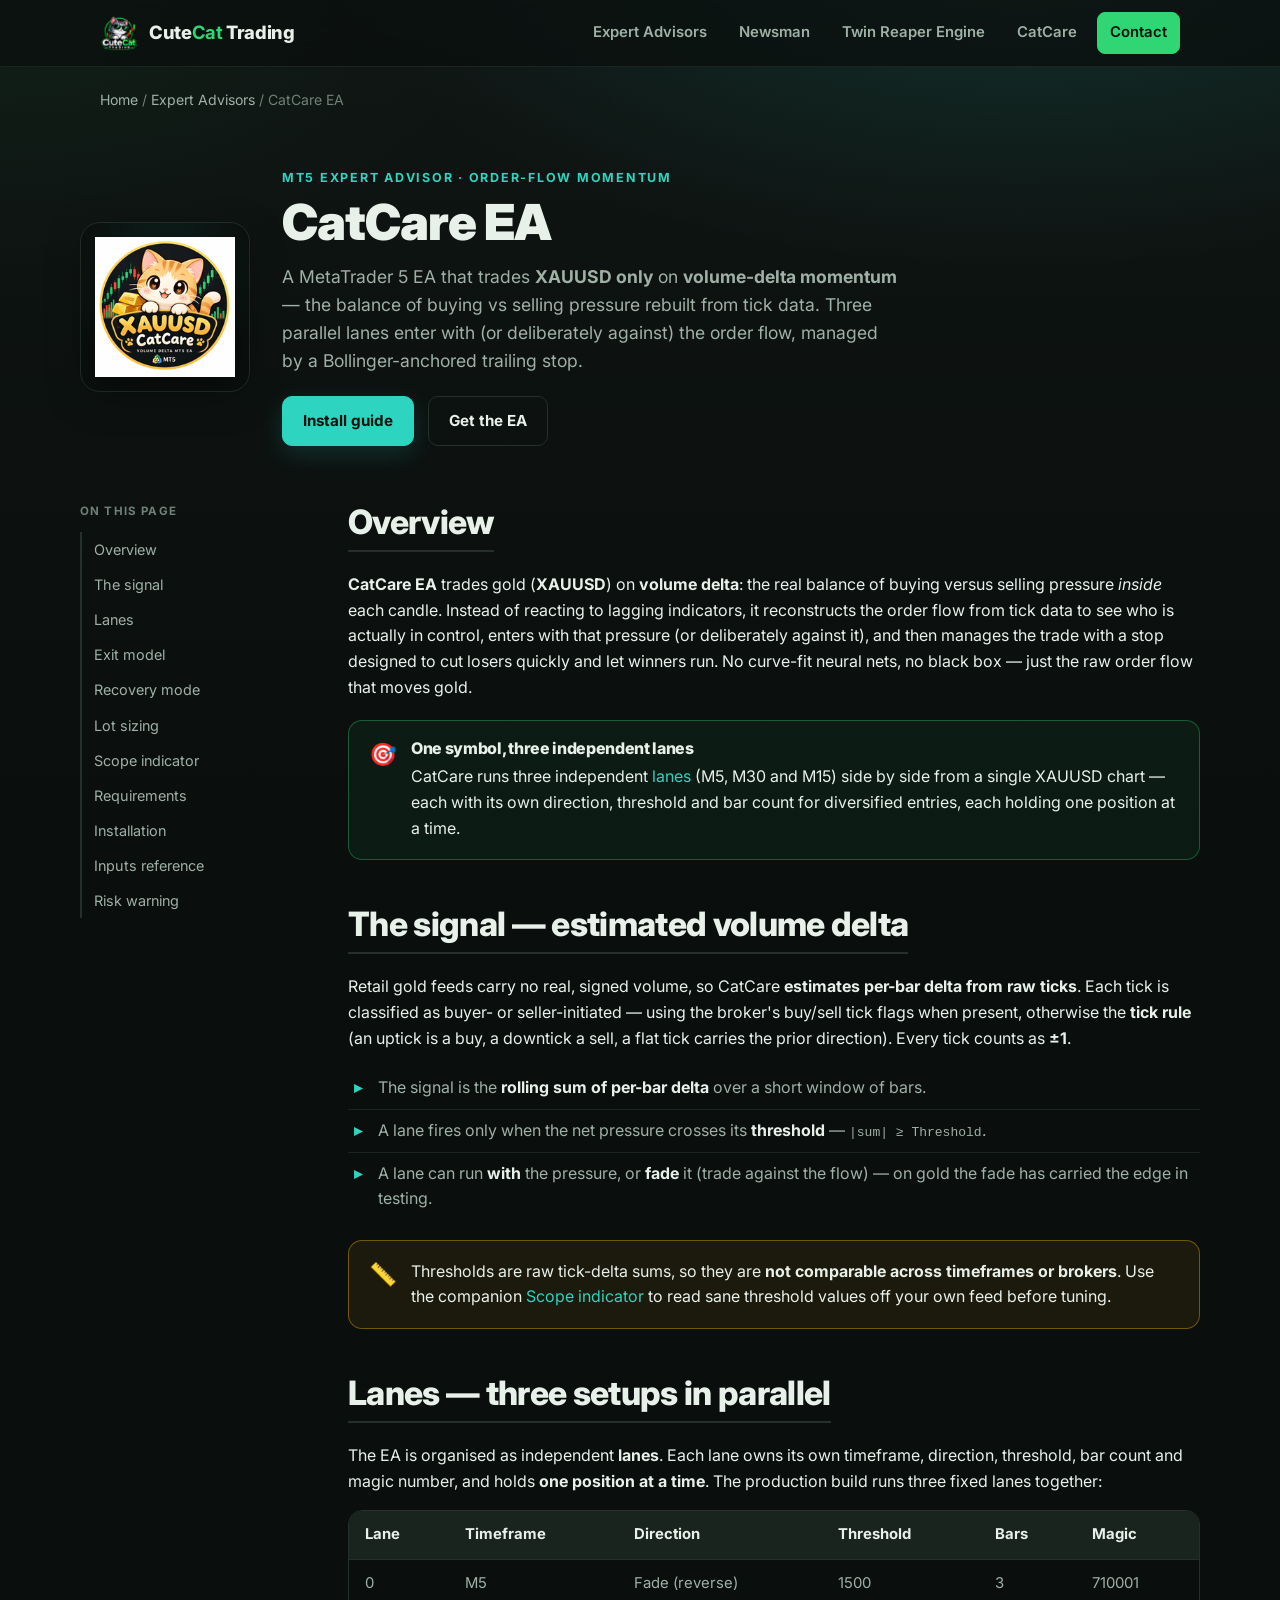
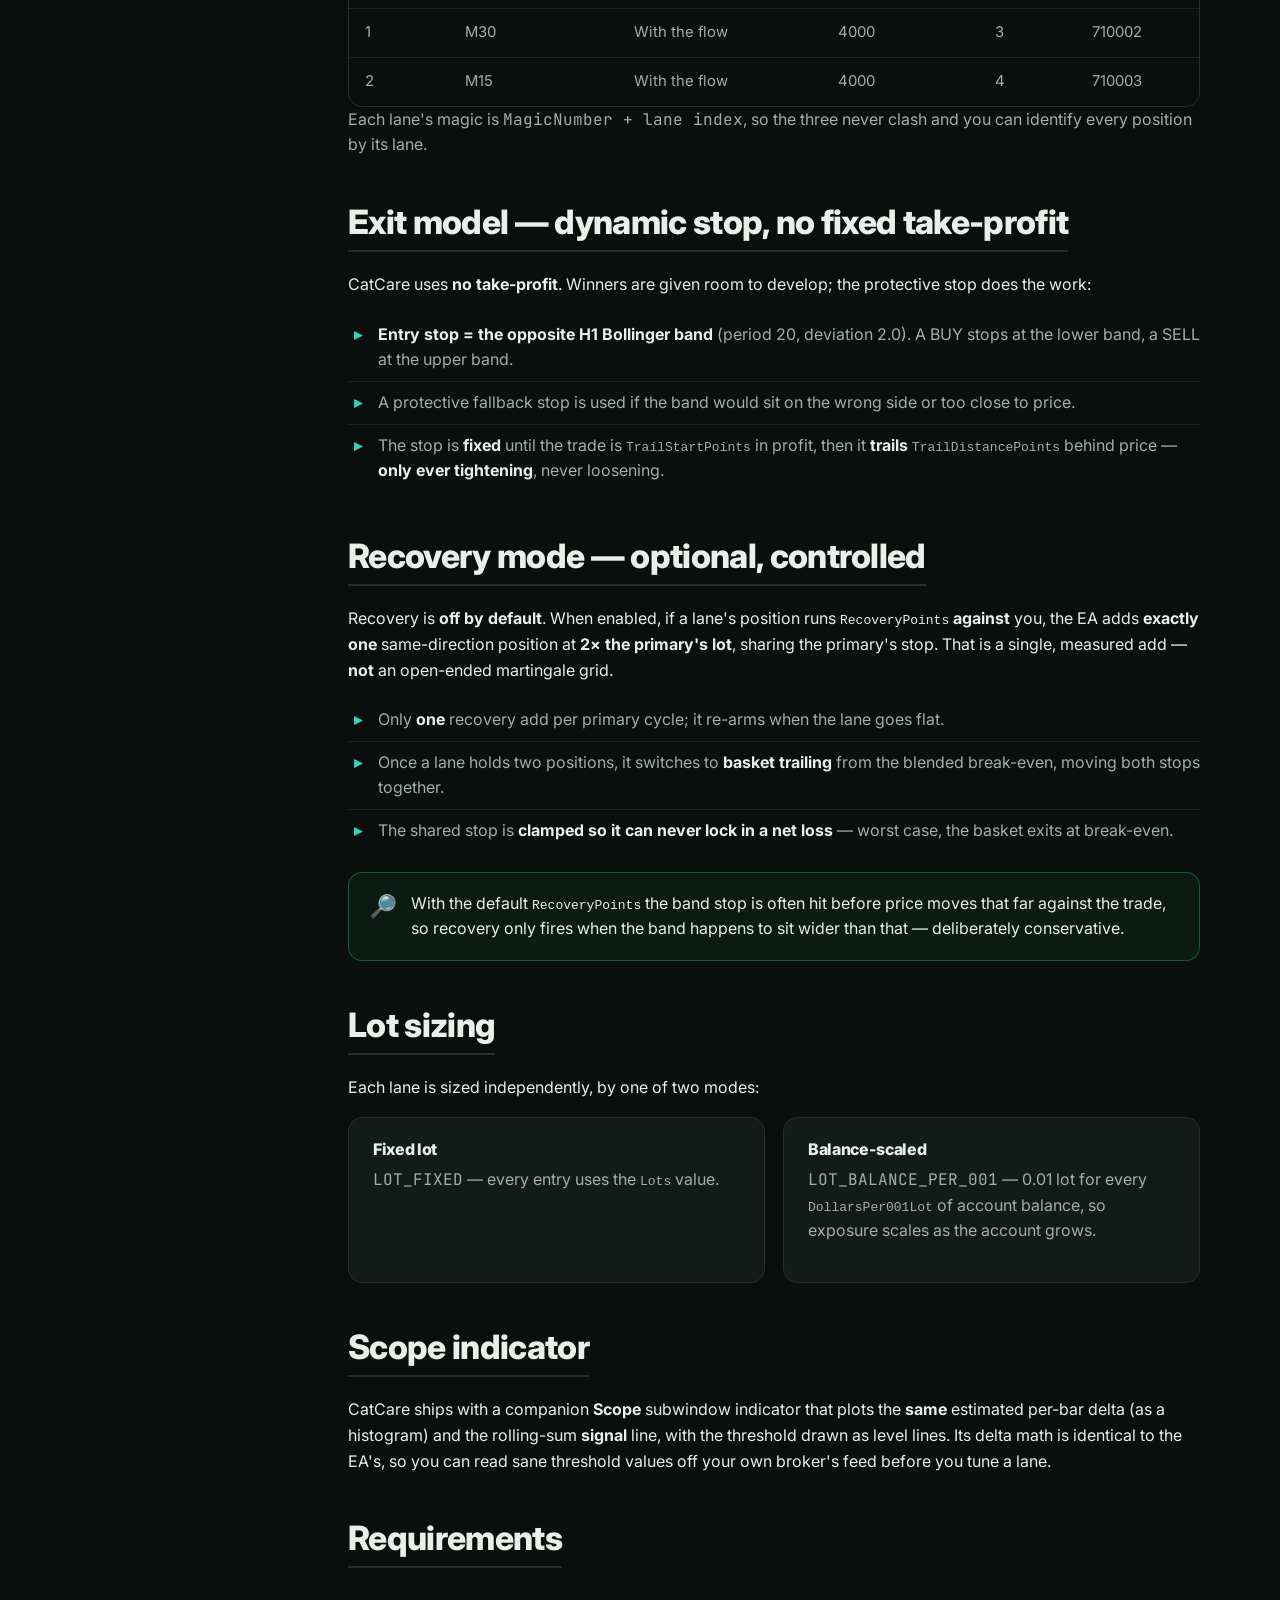
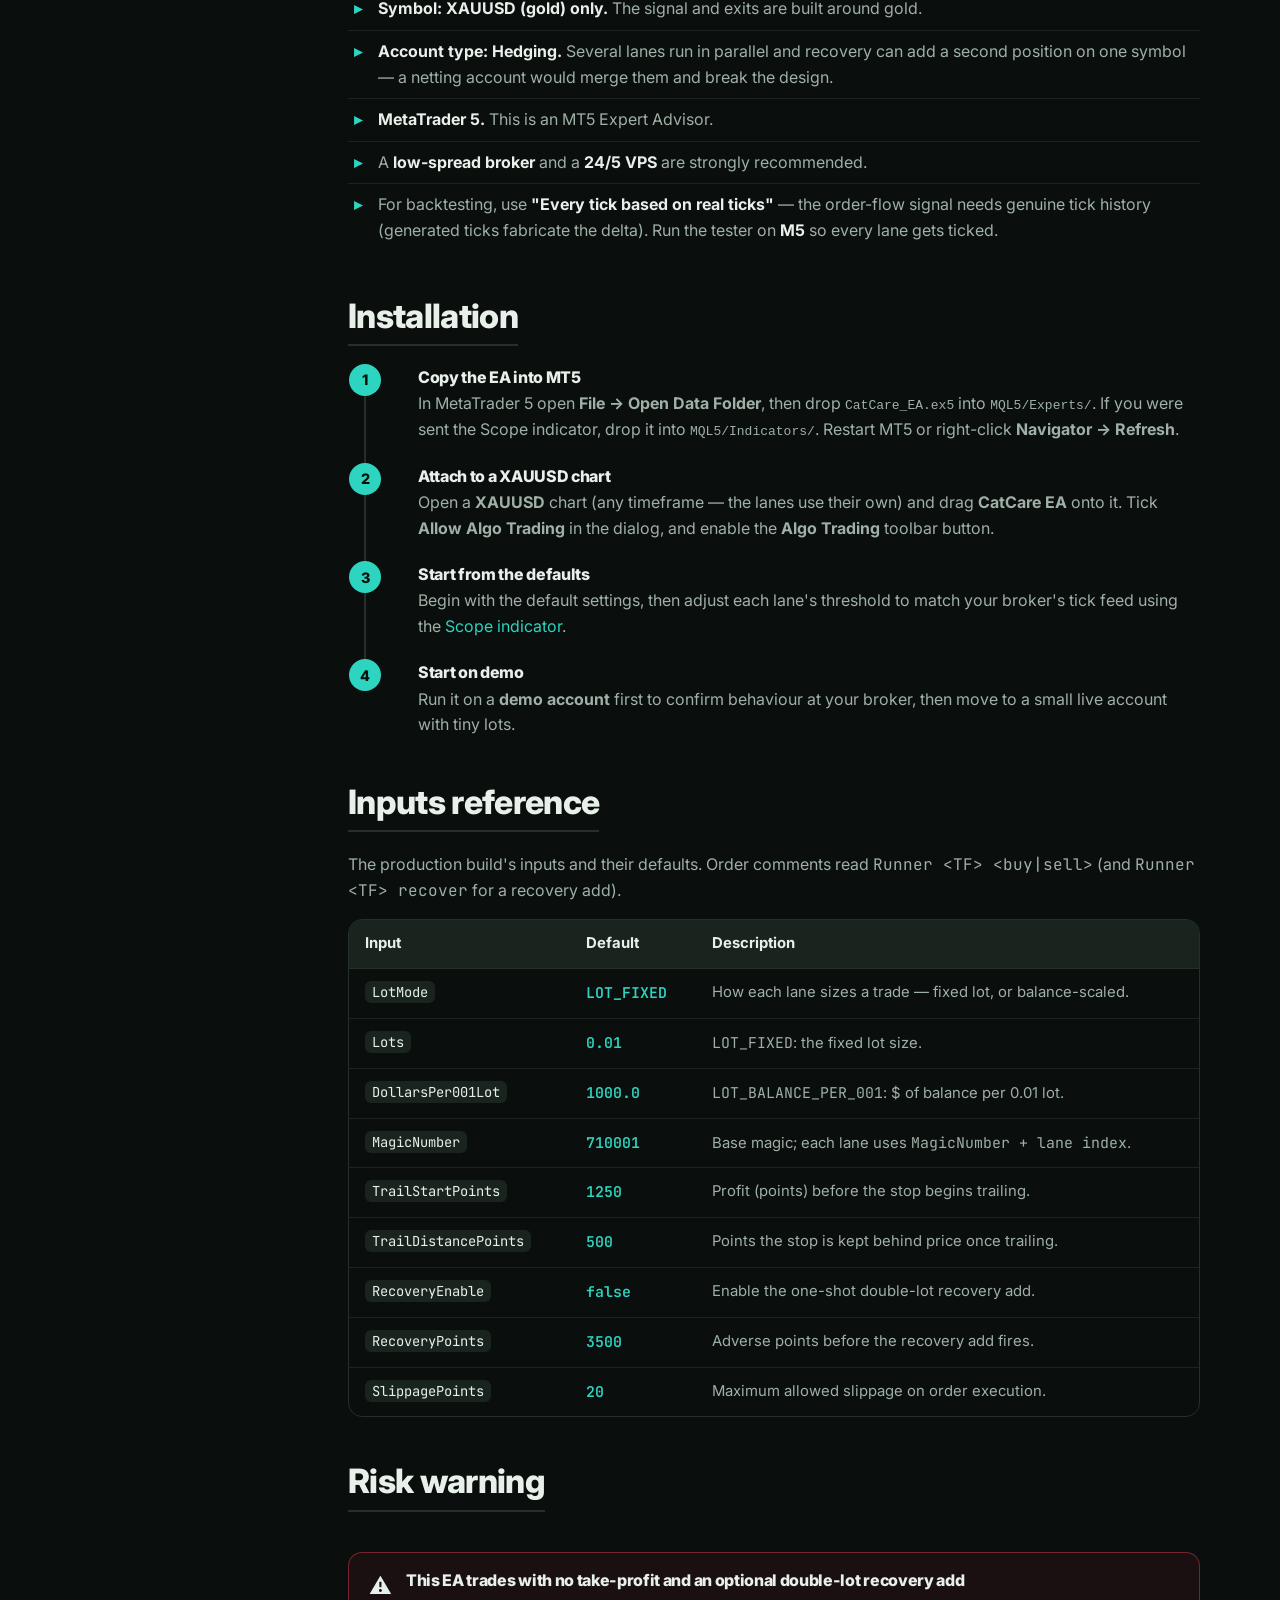
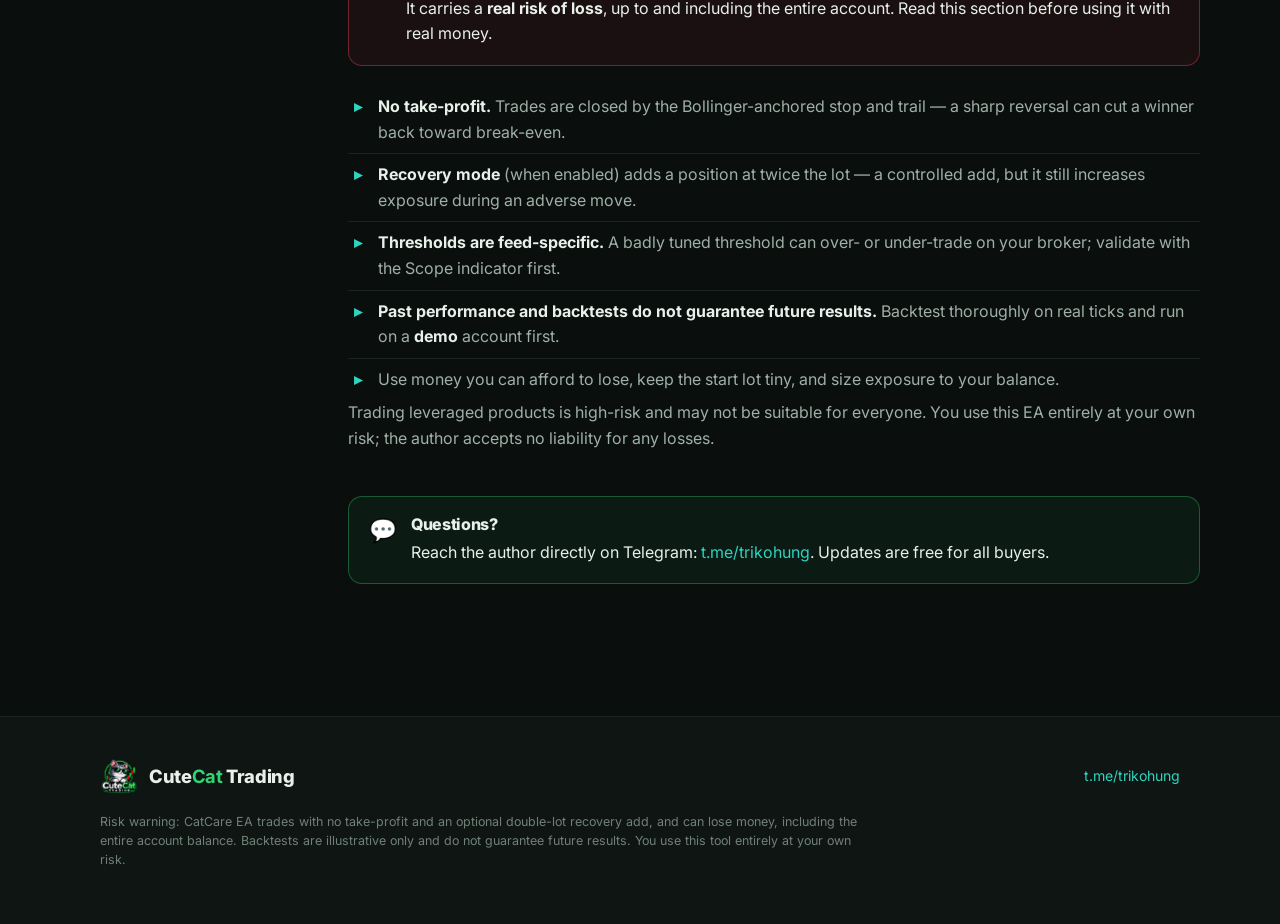
==== commit b480d759: "Link CatCare EA hero button to its MQL5 Market product Co-Authored-By: Claude Opus 4.8 <noreply@anth" ====
--- a/catcare.html
+++ b/catcare.html
@@ -46,7 +46,7 @@
       </p>
       <div class="hero-actions" style="justify-content:flex-start;">
         <a class="btn btn-primary" href="#install">Install guide</a>
-        <a class="btn btn-ghost" href="https://t.me/trikohung" target="_blank" rel="noopener">Ask about the EA</a>
+        <a class="btn btn-ghost" href="https://www.mql5.com/en/market/product/202896" target="_blank" rel="noopener">Get the EA</a>
       </div>
     </div>
   </section>
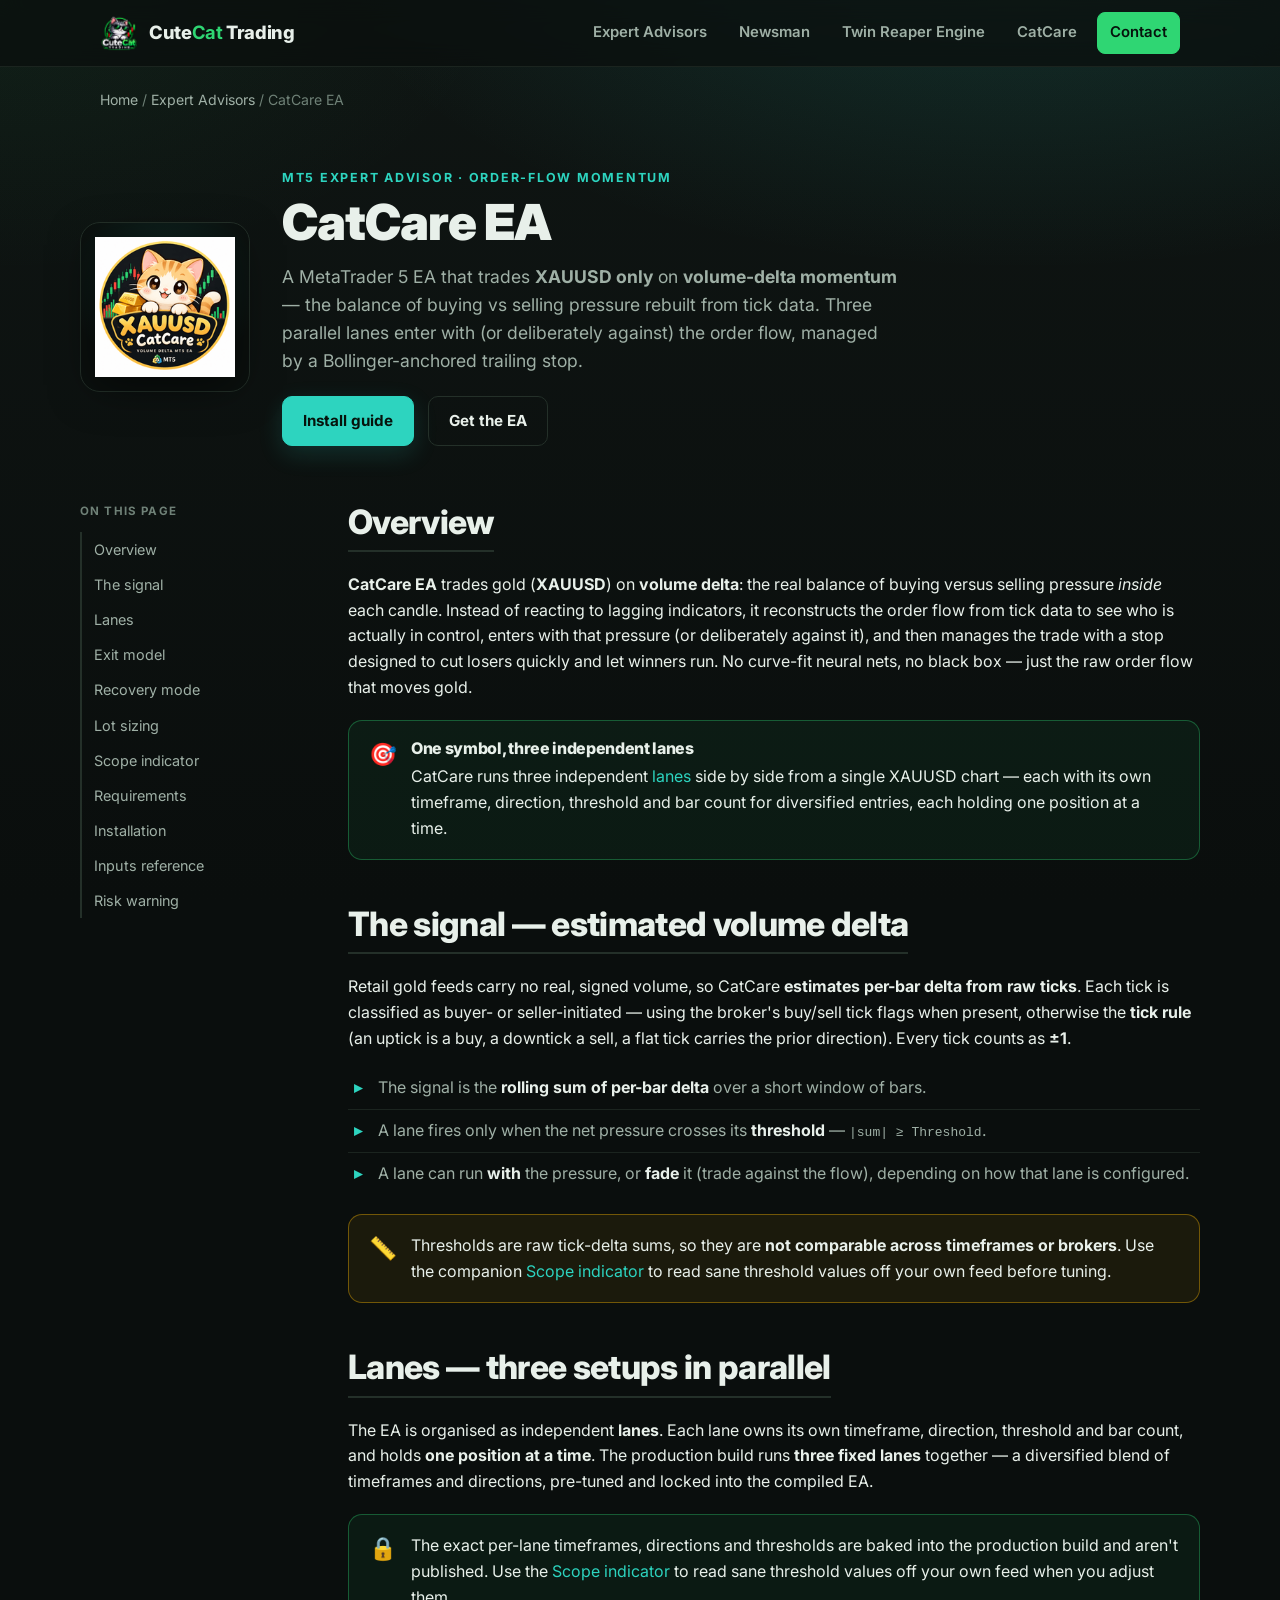
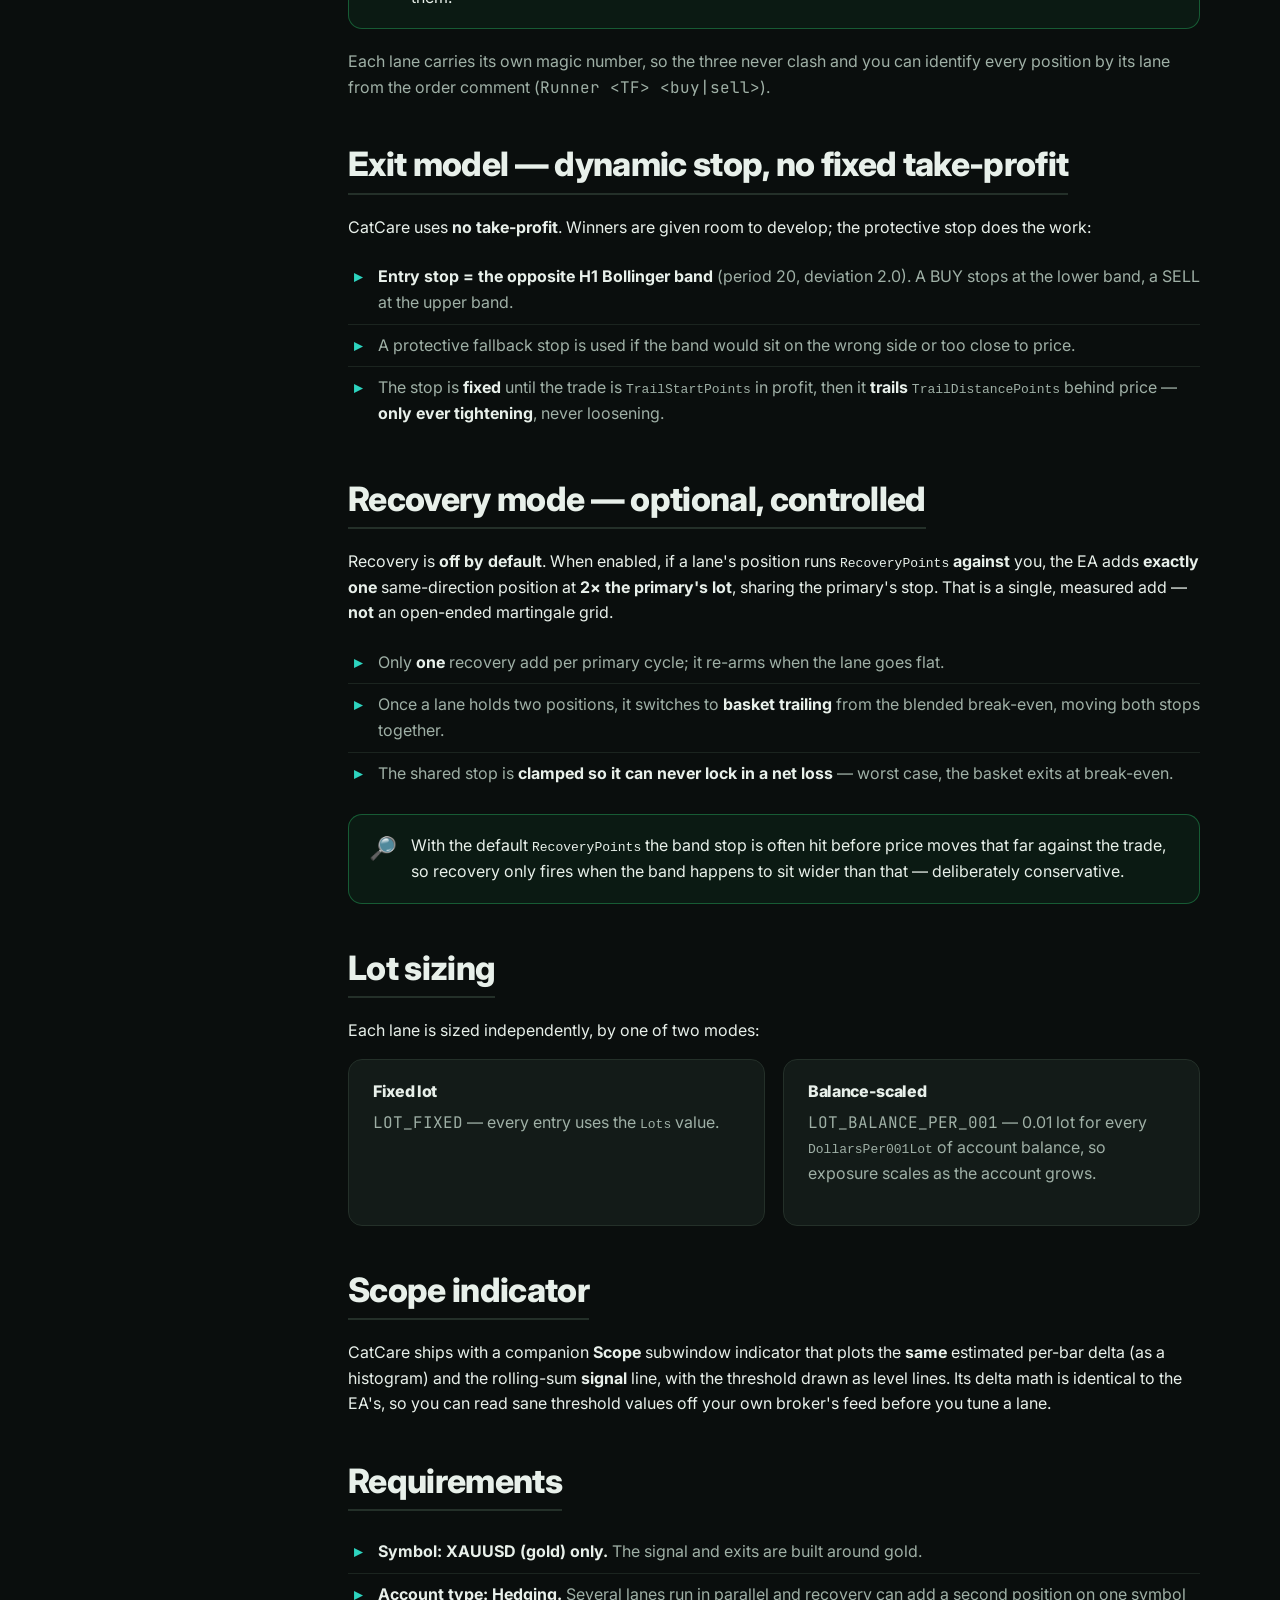
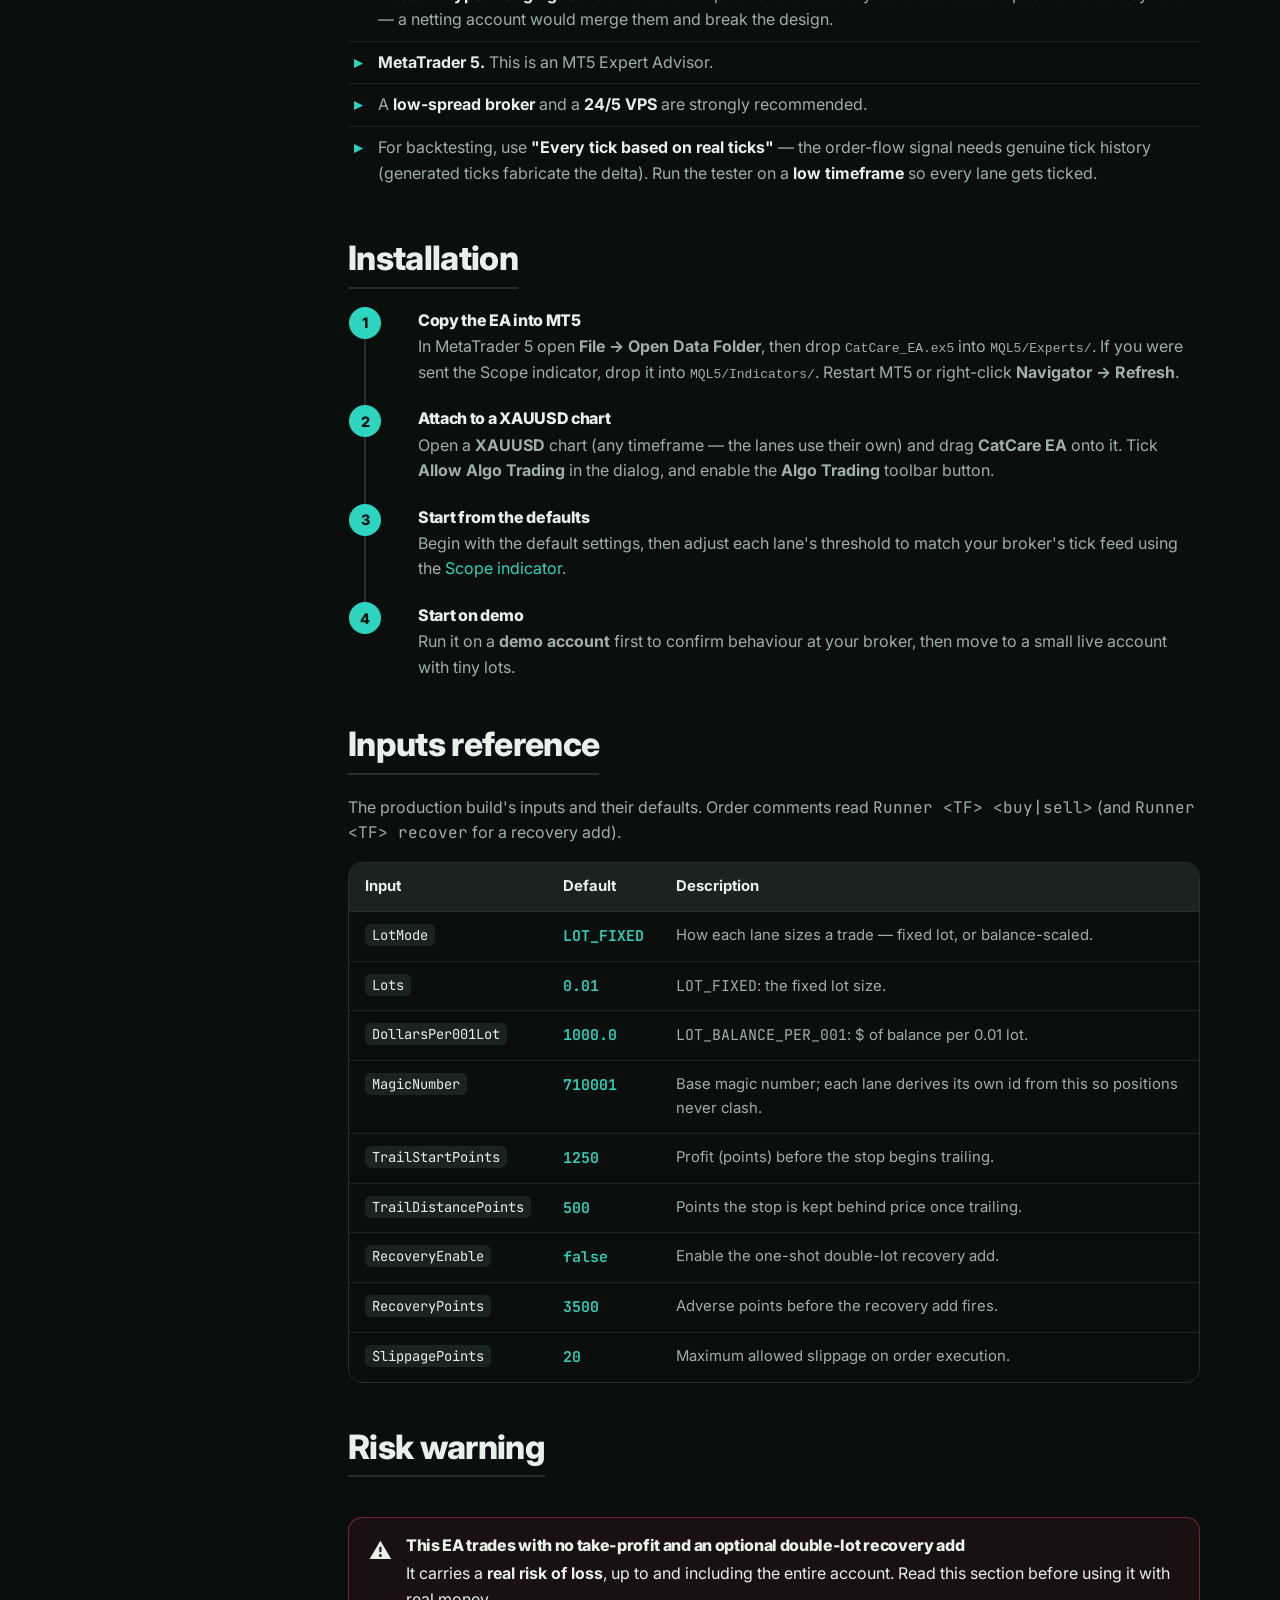
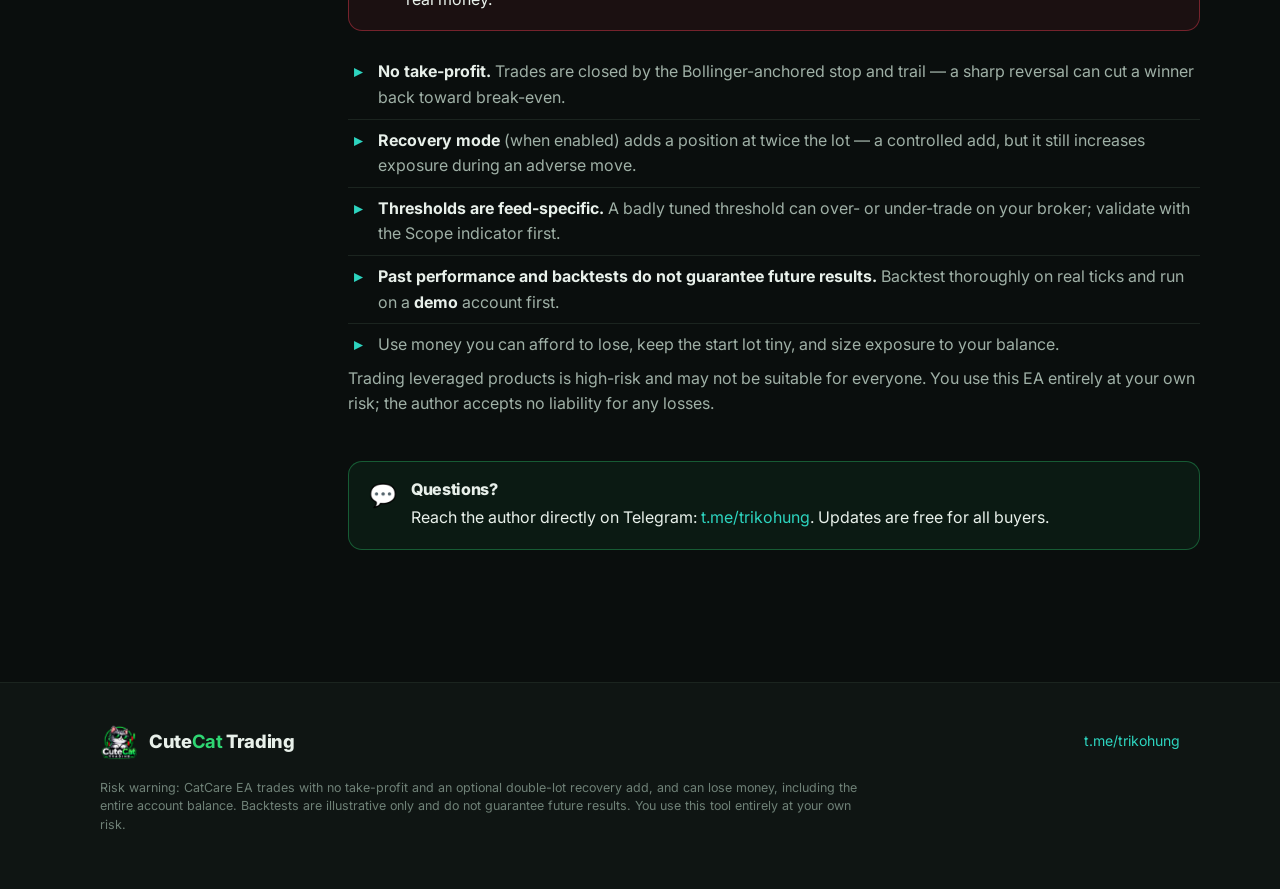
==== commit 7c64ff26: "docs(catcare): remove proprietary lane setup from manual Drop the per-lane specifics (timeframes, di" ====
--- a/catcare.html
+++ b/catcare.html
@@ -88,9 +88,9 @@
             <div>
               <h4>One symbol, three independent lanes</h4>
               <p>
-                CatCare runs three independent <a href="#lanes">lanes</a> (M5, M30 and M15) side by
-                side from a single XAUUSD chart — each with its own direction, threshold and bar count
-                for diversified entries, each holding one position at a time.
+                CatCare runs three independent <a href="#lanes">lanes</a> side by
+                side from a single XAUUSD chart — each with its own timeframe, direction, threshold and
+                bar count for diversified entries, each holding one position at a time.
               </p>
             </div>
           </div>
@@ -107,7 +107,7 @@
           <ul class="feature-list">
             <li>The signal is the <b>rolling sum of per-bar delta</b> over a short window of bars.</li>
             <li>A lane fires only when the net pressure crosses its <b>threshold</b> — <code>|sum| &ge; Threshold</code>.</li>
-            <li>A lane can run <b>with</b> the pressure, or <b>fade</b> it (trade against the flow) — on gold the fade has carried the edge in testing.</li>
+            <li>A lane can run <b>with</b> the pressure, or <b>fade</b> it (trade against the flow), depending on how that lane is configured.</li>
           </ul>
           <div class="callout warn">
             <div class="ico">📏</div>
@@ -121,20 +121,17 @@
           <h2>Lanes — three setups in parallel</h2>
           <p>
             The EA is organised as independent <b>lanes</b>. Each lane owns its own timeframe,
-            direction, threshold, bar count and magic number, and holds <b>one position at a time</b>.
-            The production build runs three fixed lanes together:
-          </p>
-          <div class="table-wrap">
-            <table>
-              <thead><tr><th>Lane</th><th>Timeframe</th><th>Direction</th><th>Threshold</th><th>Bars</th><th>Magic</th></tr></thead>
-              <tbody>
-                <tr><td>0</td><td>M5</td><td>Fade (reverse)</td><td>1500</td><td>3</td><td>710001</td></tr>
-                <tr><td>1</td><td>M30</td><td>With the flow</td><td>4000</td><td>3</td><td>710002</td></tr>
-                <tr><td>2</td><td>M15</td><td>With the flow</td><td>4000</td><td>4</td><td>710003</td></tr>
-              </tbody>
-            </table>
-          </div>
-          <p class="muted">Each lane's magic is <span class="mono">MagicNumber + lane index</span>, so the three never clash and you can identify every position by its lane.</p>
+            direction, threshold and bar count, and holds <b>one position at a time</b>. The production
+            build runs <b>three fixed lanes</b> together — a diversified blend of timeframes and
+            directions, pre-tuned and locked into the compiled EA.
+          </p>
+          <div class="callout info">
+            <div class="ico">🔒</div>
+            <div>
+              <p>The exact per-lane timeframes, directions and thresholds are baked into the production build and aren't published. Use the <a href="#scope">Scope indicator</a> to read sane threshold values off your own feed when you adjust them.</p>
+            </div>
+          </div>
+          <p class="muted">Each lane carries its own magic number, so the three never clash and you can identify every position by its lane from the order comment (<span class="mono">Runner &lt;TF&gt; &lt;buy|sell&gt;</span>).</p>
         </section>
 
         <section class="doc-section" id="exit">
@@ -203,7 +200,7 @@
             <li><b>Account type: Hedging.</b> Several lanes run in parallel and recovery can add a second position on one symbol — a netting account would merge them and break the design.</li>
             <li><b>MetaTrader 5.</b> This is an MT5 Expert Advisor.</li>
             <li>A <b>low-spread broker</b> and a <b>24/5 VPS</b> are strongly recommended.</li>
-            <li>For backtesting, use <b>"Every tick based on real ticks"</b> — the order-flow signal needs genuine tick history (generated ticks fabricate the delta). Run the tester on <b>M5</b> so every lane gets ticked.</li>
+            <li>For backtesting, use <b>"Every tick based on real ticks"</b> — the order-flow signal needs genuine tick history (generated ticks fabricate the delta). Run the tester on a <b>low timeframe</b> so every lane gets ticked.</li>
           </ul>
         </section>
 
@@ -239,7 +236,7 @@
                 <tr><td><span class="param">LotMode</span></td><td><span class="def">LOT_FIXED</span></td><td>How each lane sizes a trade — fixed lot, or balance-scaled.</td></tr>
                 <tr><td><span class="param">Lots</span></td><td><span class="def">0.01</span></td><td><span class="mono">LOT_FIXED</span>: the fixed lot size.</td></tr>
                 <tr><td><span class="param">DollarsPer001Lot</span></td><td><span class="def">1000.0</span></td><td><span class="mono">LOT_BALANCE_PER_001</span>: $ of balance per 0.01 lot.</td></tr>
-                <tr><td><span class="param">MagicNumber</span></td><td><span class="def">710001</span></td><td>Base magic; each lane uses <span class="mono">MagicNumber + lane index</span>.</td></tr>
+                <tr><td><span class="param">MagicNumber</span></td><td><span class="def">710001</span></td><td>Base magic number; each lane derives its own id from this so positions never clash.</td></tr>
                 <tr><td><span class="param">TrailStartPoints</span></td><td><span class="def">1250</span></td><td>Profit (points) before the stop begins trailing.</td></tr>
                 <tr><td><span class="param">TrailDistancePoints</span></td><td><span class="def">500</span></td><td>Points the stop is kept behind price once trailing.</td></tr>
                 <tr><td><span class="param">RecoveryEnable</span></td><td><span class="def">false</span></td><td>Enable the one-shot double-lot recovery add.</td></tr>
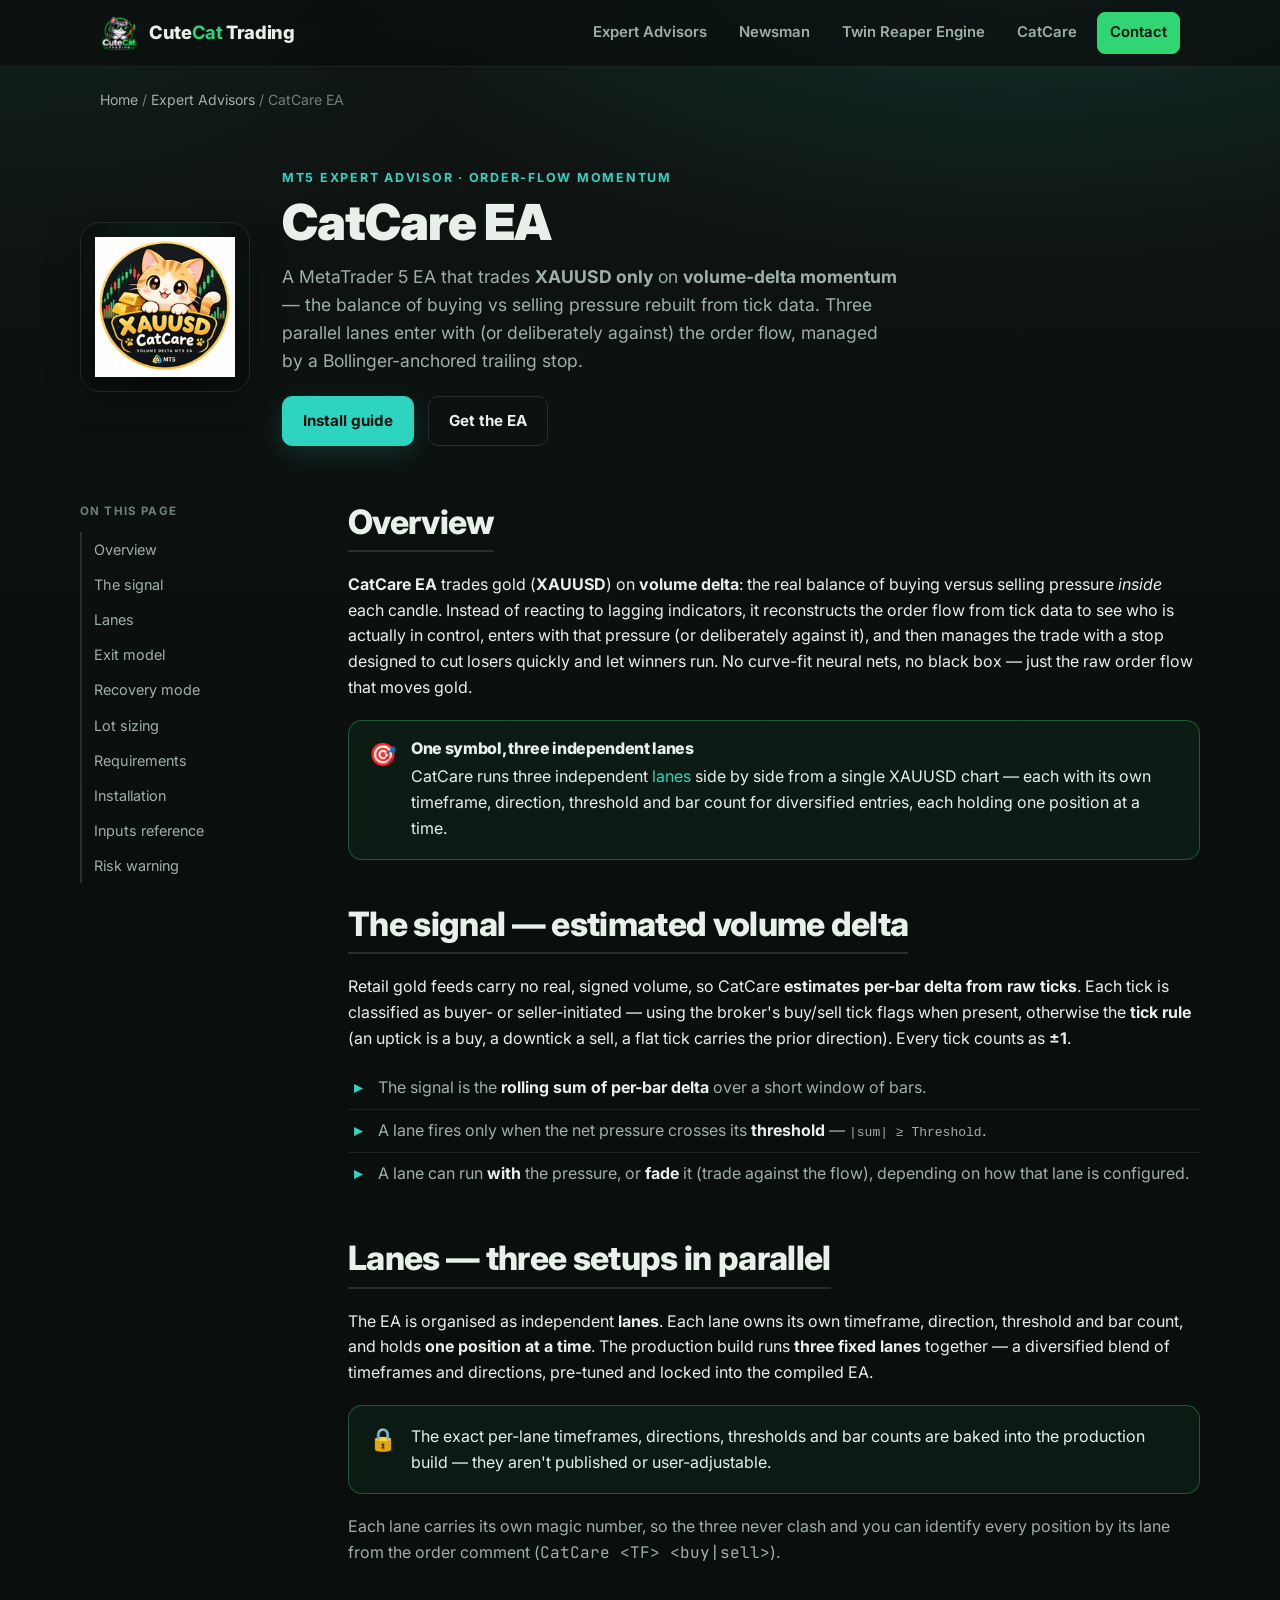
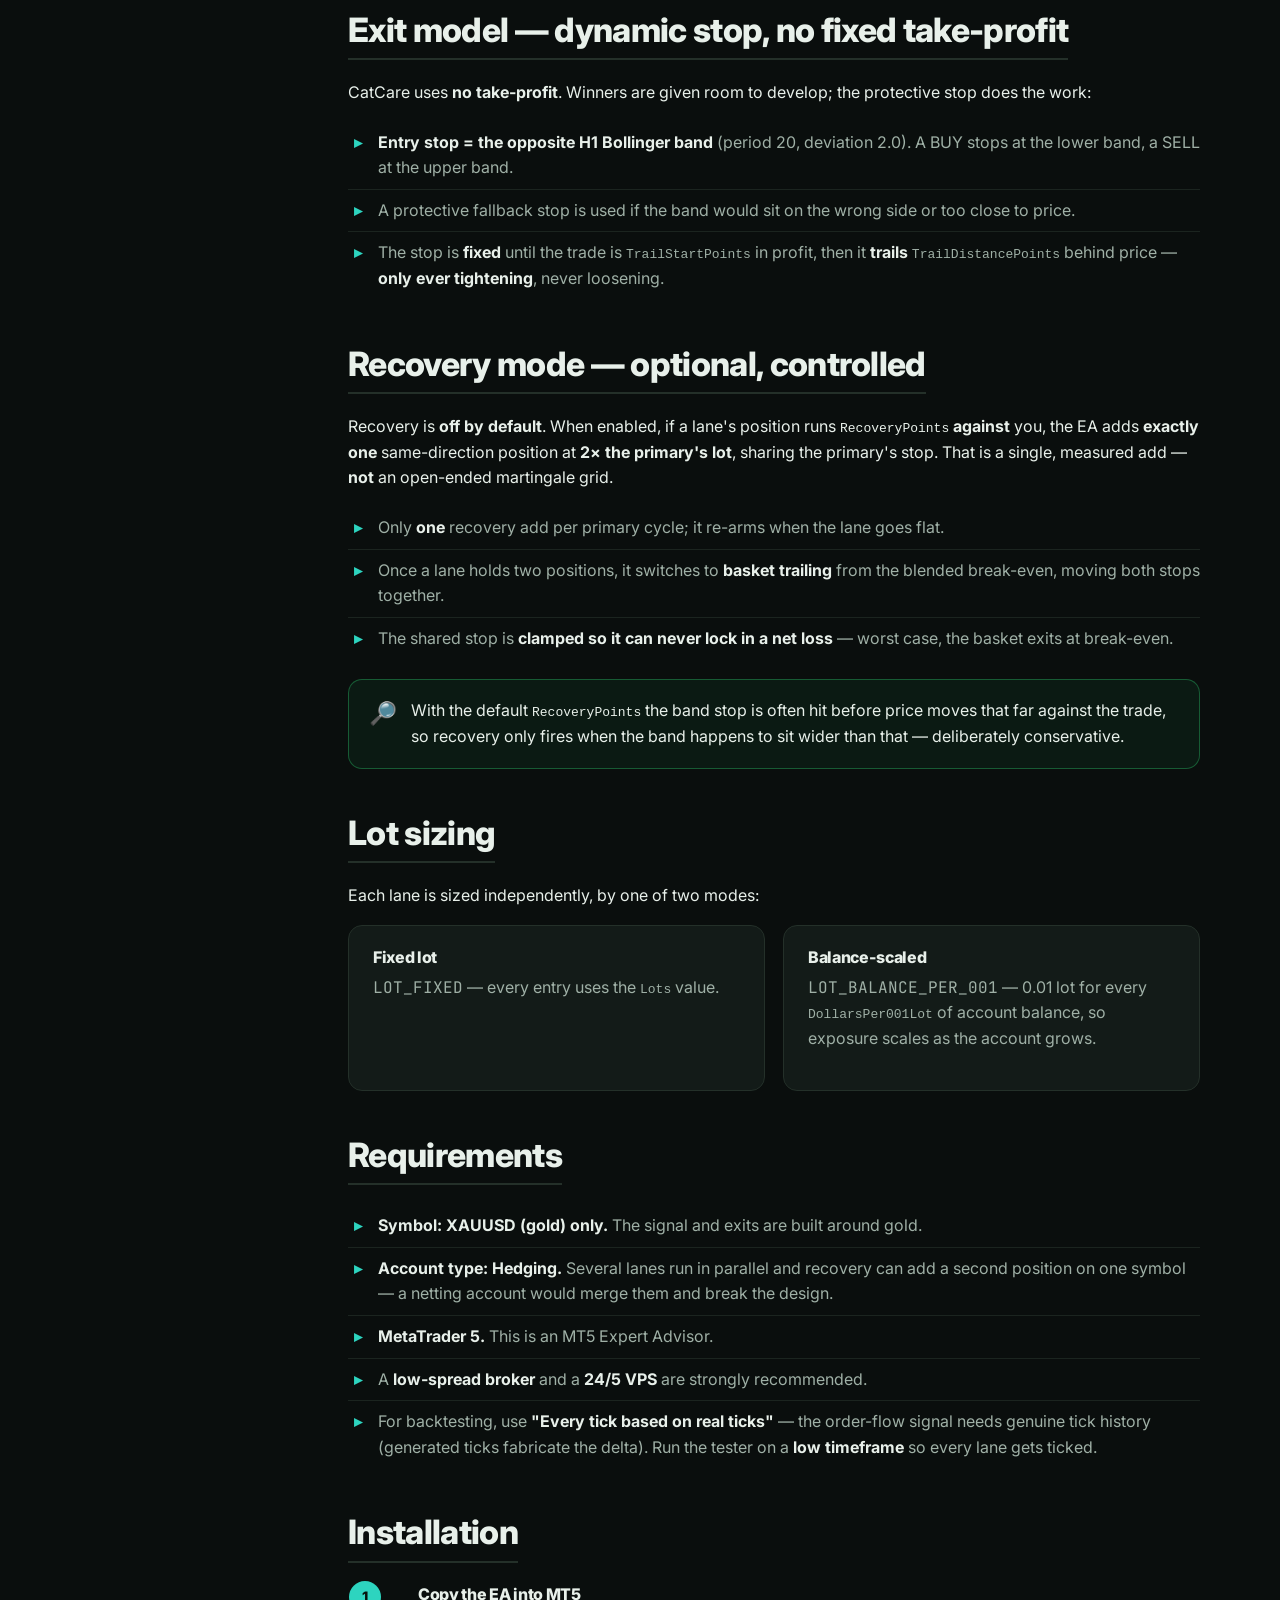
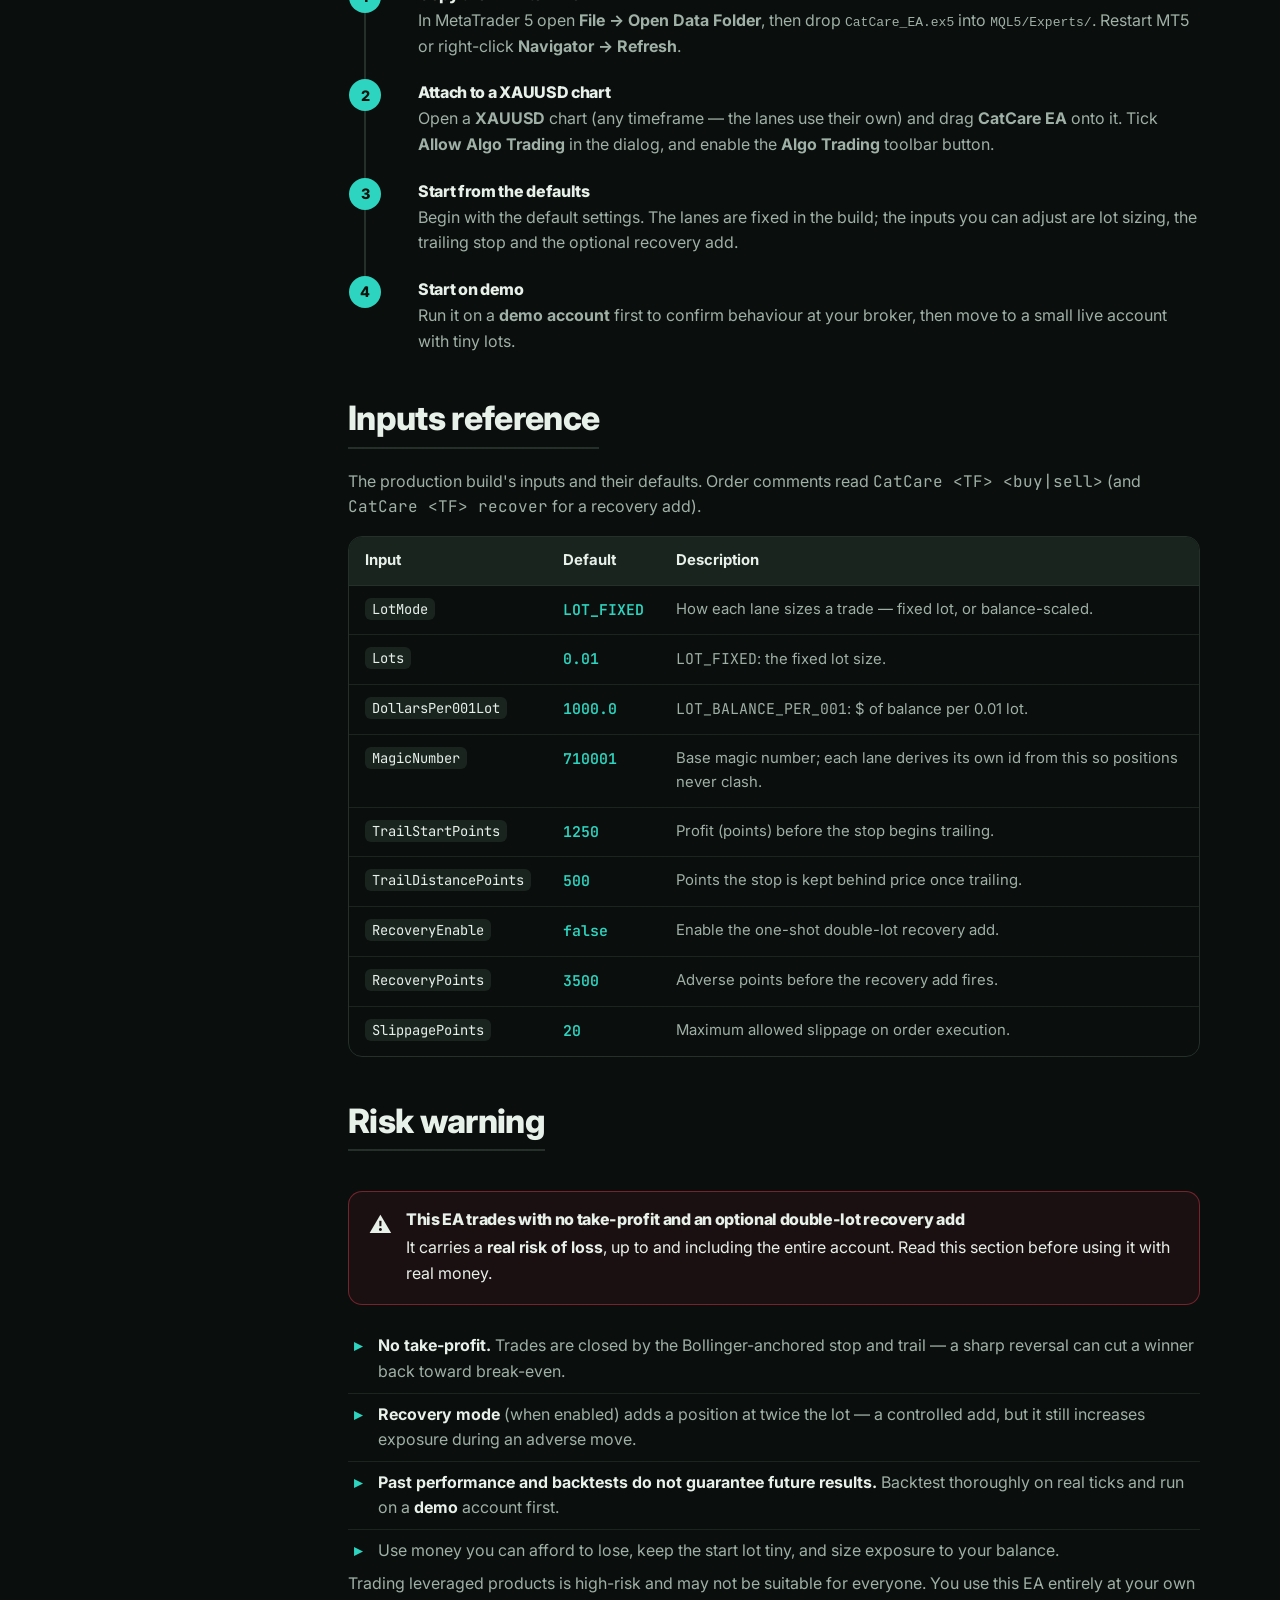
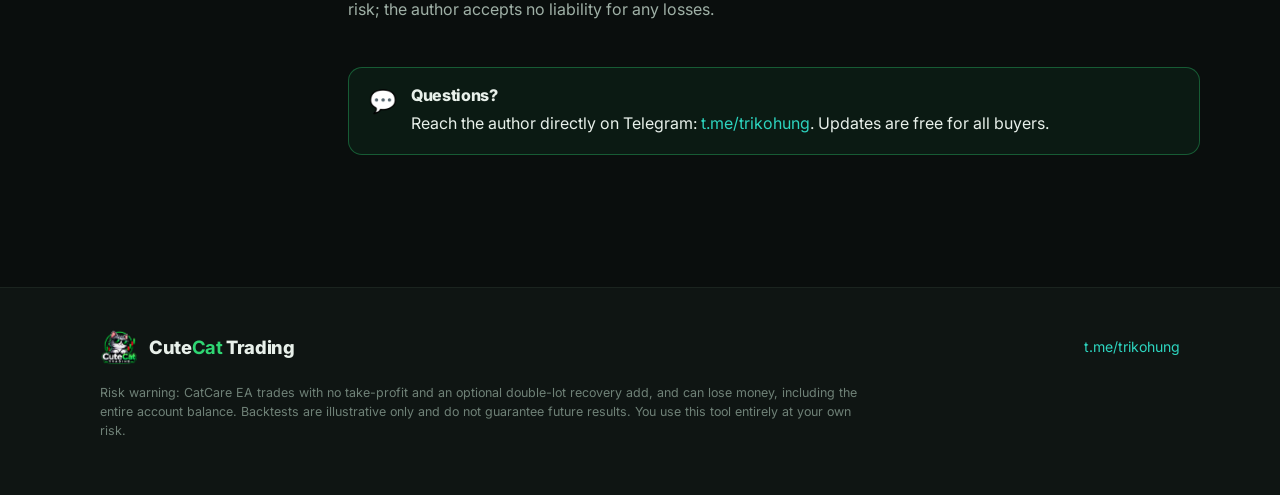
==== commit debd2ad8: "docs(catcare): manual reflects shipped EA only, drop dev-only bits Align the CatCare manual with Cat" ====
--- a/catcare.html
+++ b/catcare.html
@@ -63,7 +63,6 @@
         <a href="#exit">Exit model</a>
         <a href="#recovery">Recovery mode</a>
         <a href="#lots">Lot sizing</a>
-        <a href="#scope">Scope indicator</a>
         <a href="#requirements">Requirements</a>
         <a href="#install">Installation</a>
         <a href="#inputs">Inputs reference</a>
@@ -109,12 +108,6 @@
             <li>A lane fires only when the net pressure crosses its <b>threshold</b> — <code>|sum| &ge; Threshold</code>.</li>
             <li>A lane can run <b>with</b> the pressure, or <b>fade</b> it (trade against the flow), depending on how that lane is configured.</li>
           </ul>
-          <div class="callout warn">
-            <div class="ico">📏</div>
-            <div>
-              <p>Thresholds are raw tick-delta sums, so they are <b>not comparable across timeframes or brokers</b>. Use the companion <a href="#scope">Scope indicator</a> to read sane threshold values off your own feed before tuning.</p>
-            </div>
-          </div>
         </section>
 
         <section class="doc-section" id="lanes">
@@ -128,10 +121,10 @@
           <div class="callout info">
             <div class="ico">🔒</div>
             <div>
-              <p>The exact per-lane timeframes, directions and thresholds are baked into the production build and aren't published. Use the <a href="#scope">Scope indicator</a> to read sane threshold values off your own feed when you adjust them.</p>
-            </div>
-          </div>
-          <p class="muted">Each lane carries its own magic number, so the three never clash and you can identify every position by its lane from the order comment (<span class="mono">Runner &lt;TF&gt; &lt;buy|sell&gt;</span>).</p>
+              <p>The exact per-lane timeframes, directions, thresholds and bar counts are baked into the production build — they aren't published or user-adjustable.</p>
+            </div>
+          </div>
+          <p class="muted">Each lane carries its own magic number, so the three never clash and you can identify every position by its lane from the order comment (<span class="mono">CatCare &lt;TF&gt; &lt;buy|sell&gt;</span>).</p>
         </section>
 
         <section class="doc-section" id="exit">
@@ -183,16 +176,6 @@
           </div>
         </section>
 
-        <section class="doc-section" id="scope">
-          <h2>Scope indicator</h2>
-          <p>
-            CatCare ships with a companion <b>Scope</b> subwindow indicator that plots the <b>same</b>
-            estimated per-bar delta (as a histogram) and the rolling-sum <b>signal</b> line, with the
-            threshold drawn as level lines. Its delta math is identical to the EA's, so you can read sane
-            threshold values off your own broker's feed before you tune a lane.
-          </p>
-        </section>
-
         <section class="doc-section" id="requirements">
           <h2>Requirements</h2>
           <ul class="feature-list">
@@ -209,7 +192,7 @@
           <ol class="steps">
             <li>
               <h4>Copy the EA into MT5</h4>
-              <p>In MetaTrader 5 open <b>File → Open Data Folder</b>, then drop <code>CatCare_EA.ex5</code> into <code>MQL5/Experts/</code>. If you were sent the Scope indicator, drop it into <code>MQL5/Indicators/</code>. Restart MT5 or right-click <b>Navigator → Refresh</b>.</p>
+              <p>In MetaTrader 5 open <b>File → Open Data Folder</b>, then drop <code>CatCare_EA.ex5</code> into <code>MQL5/Experts/</code>. Restart MT5 or right-click <b>Navigator → Refresh</b>.</p>
             </li>
             <li>
               <h4>Attach to a XAUUSD chart</h4>
@@ -217,7 +200,7 @@
             </li>
             <li>
               <h4>Start from the defaults</h4>
-              <p>Begin with the default settings, then adjust each lane's threshold to match your broker's tick feed using the <a href="#scope">Scope indicator</a>.</p>
+              <p>Begin with the default settings. The lanes are fixed in the build; the inputs you can adjust are lot sizing, the trailing stop and the optional recovery add.</p>
             </li>
             <li>
               <h4>Start on demo</h4>
@@ -228,7 +211,7 @@
 
         <section class="doc-section" id="inputs">
           <h2>Inputs reference</h2>
-          <p class="muted">The production build's inputs and their defaults. Order comments read <span class="mono">Runner &lt;TF&gt; &lt;buy|sell&gt;</span> (and <span class="mono">Runner &lt;TF&gt; recover</span> for a recovery add).</p>
+          <p class="muted">The production build's inputs and their defaults. Order comments read <span class="mono">CatCare &lt;TF&gt; &lt;buy|sell&gt;</span> (and <span class="mono">CatCare &lt;TF&gt; recover</span> for a recovery add).</p>
           <div class="table-wrap">
             <table>
               <thead><tr><th>Input</th><th>Default</th><th>Description</th></tr></thead>
@@ -259,7 +242,6 @@
           <ul class="feature-list">
             <li><b>No take-profit.</b> Trades are closed by the Bollinger-anchored stop and trail — a sharp reversal can cut a winner back toward break-even.</li>
             <li><b>Recovery mode</b> (when enabled) adds a position at twice the lot — a controlled add, but it still increases exposure during an adverse move.</li>
-            <li><b>Thresholds are feed-specific.</b> A badly tuned threshold can over- or under-trade on your broker; validate with the Scope indicator first.</li>
             <li><b>Past performance and backtests do not guarantee future results.</b> Backtest thoroughly on real ticks and run on a <b>demo</b> account first.</li>
             <li>Use money you can afford to lose, keep the start lot tiny, and size exposure to your balance.</li>
           </ul>
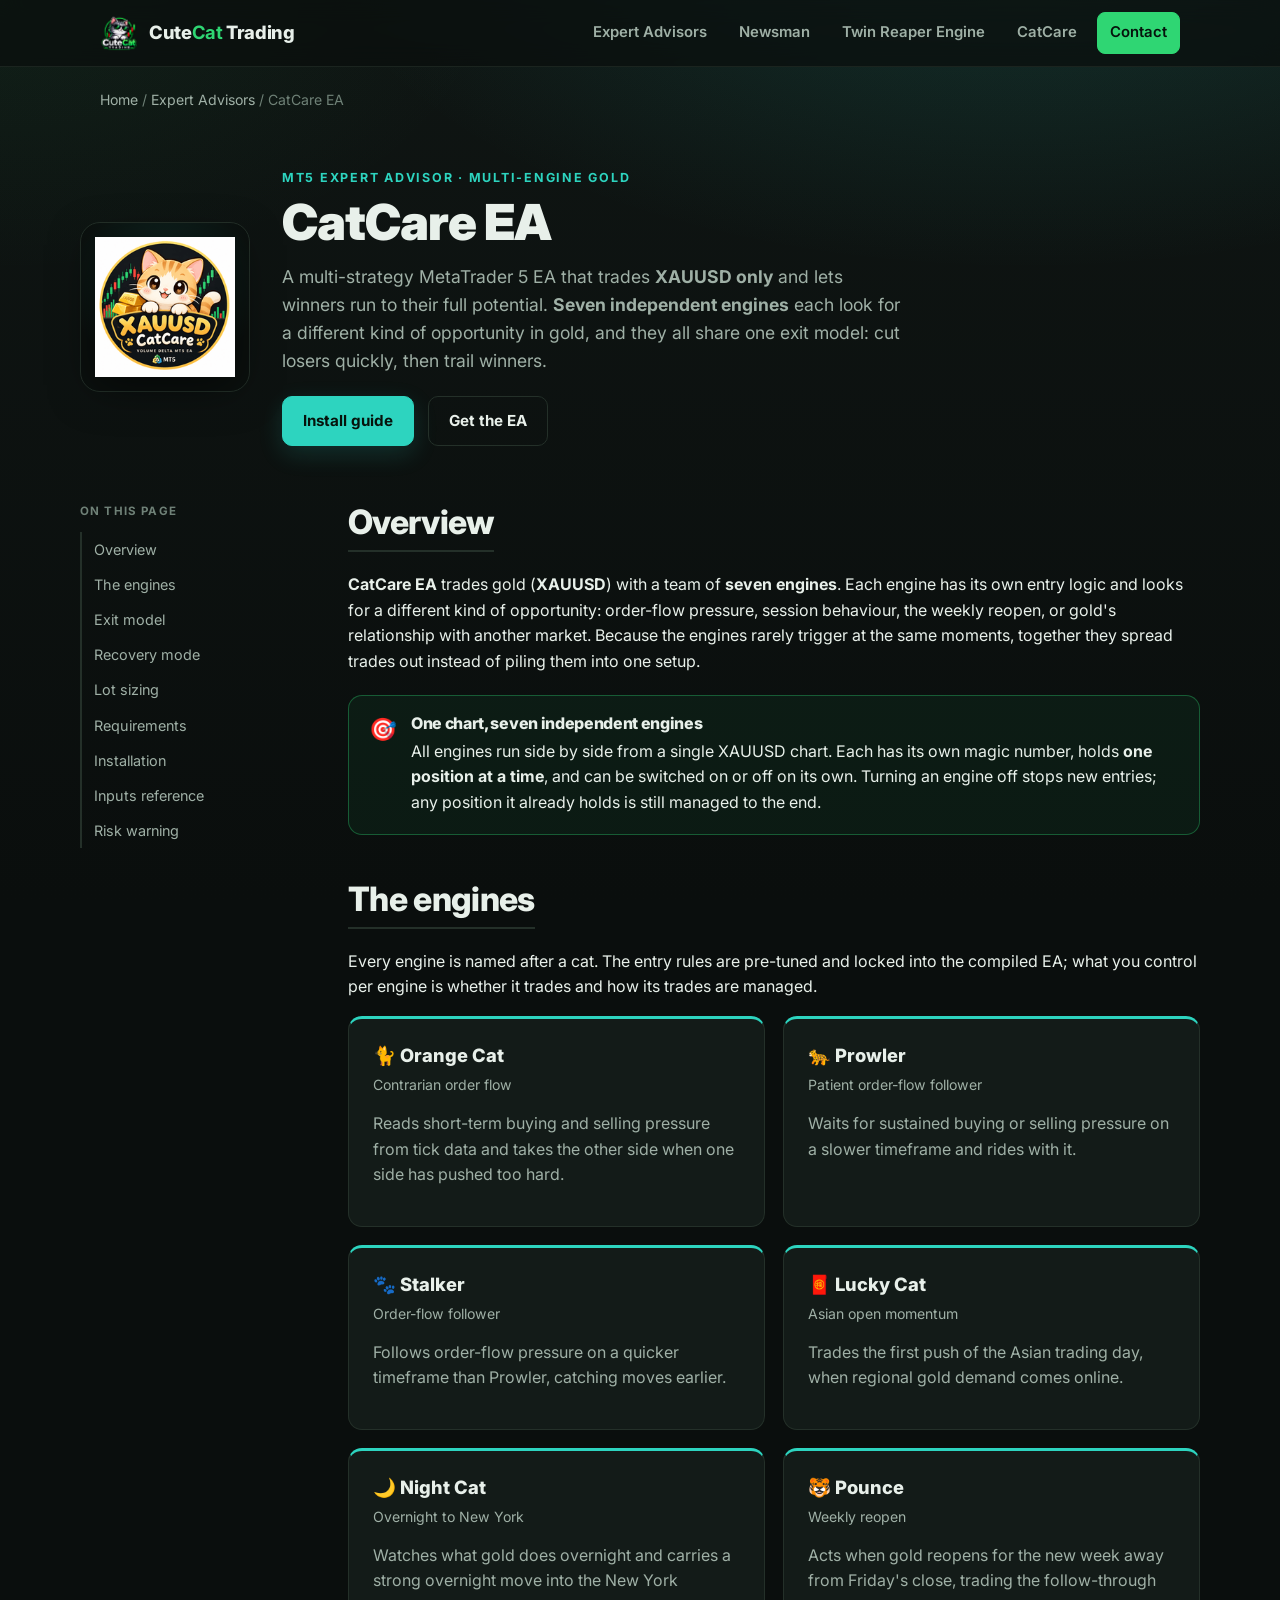
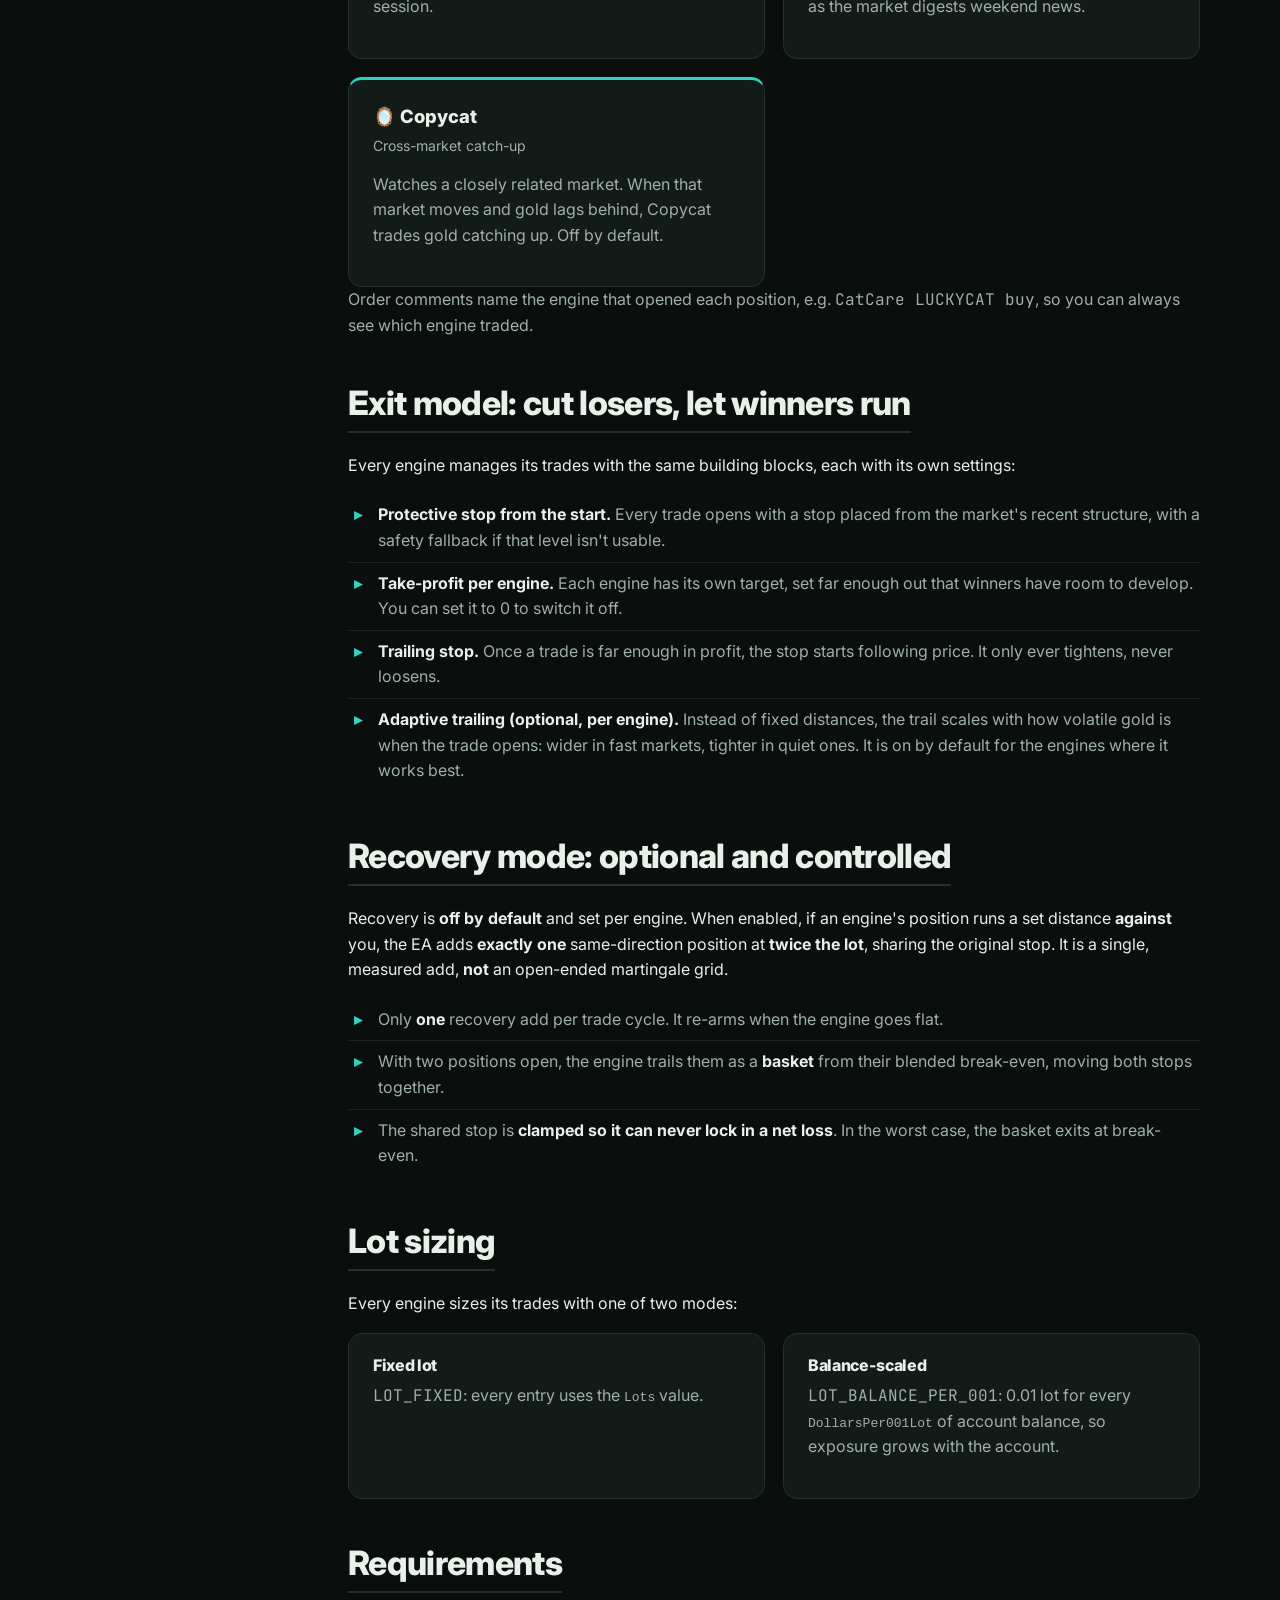
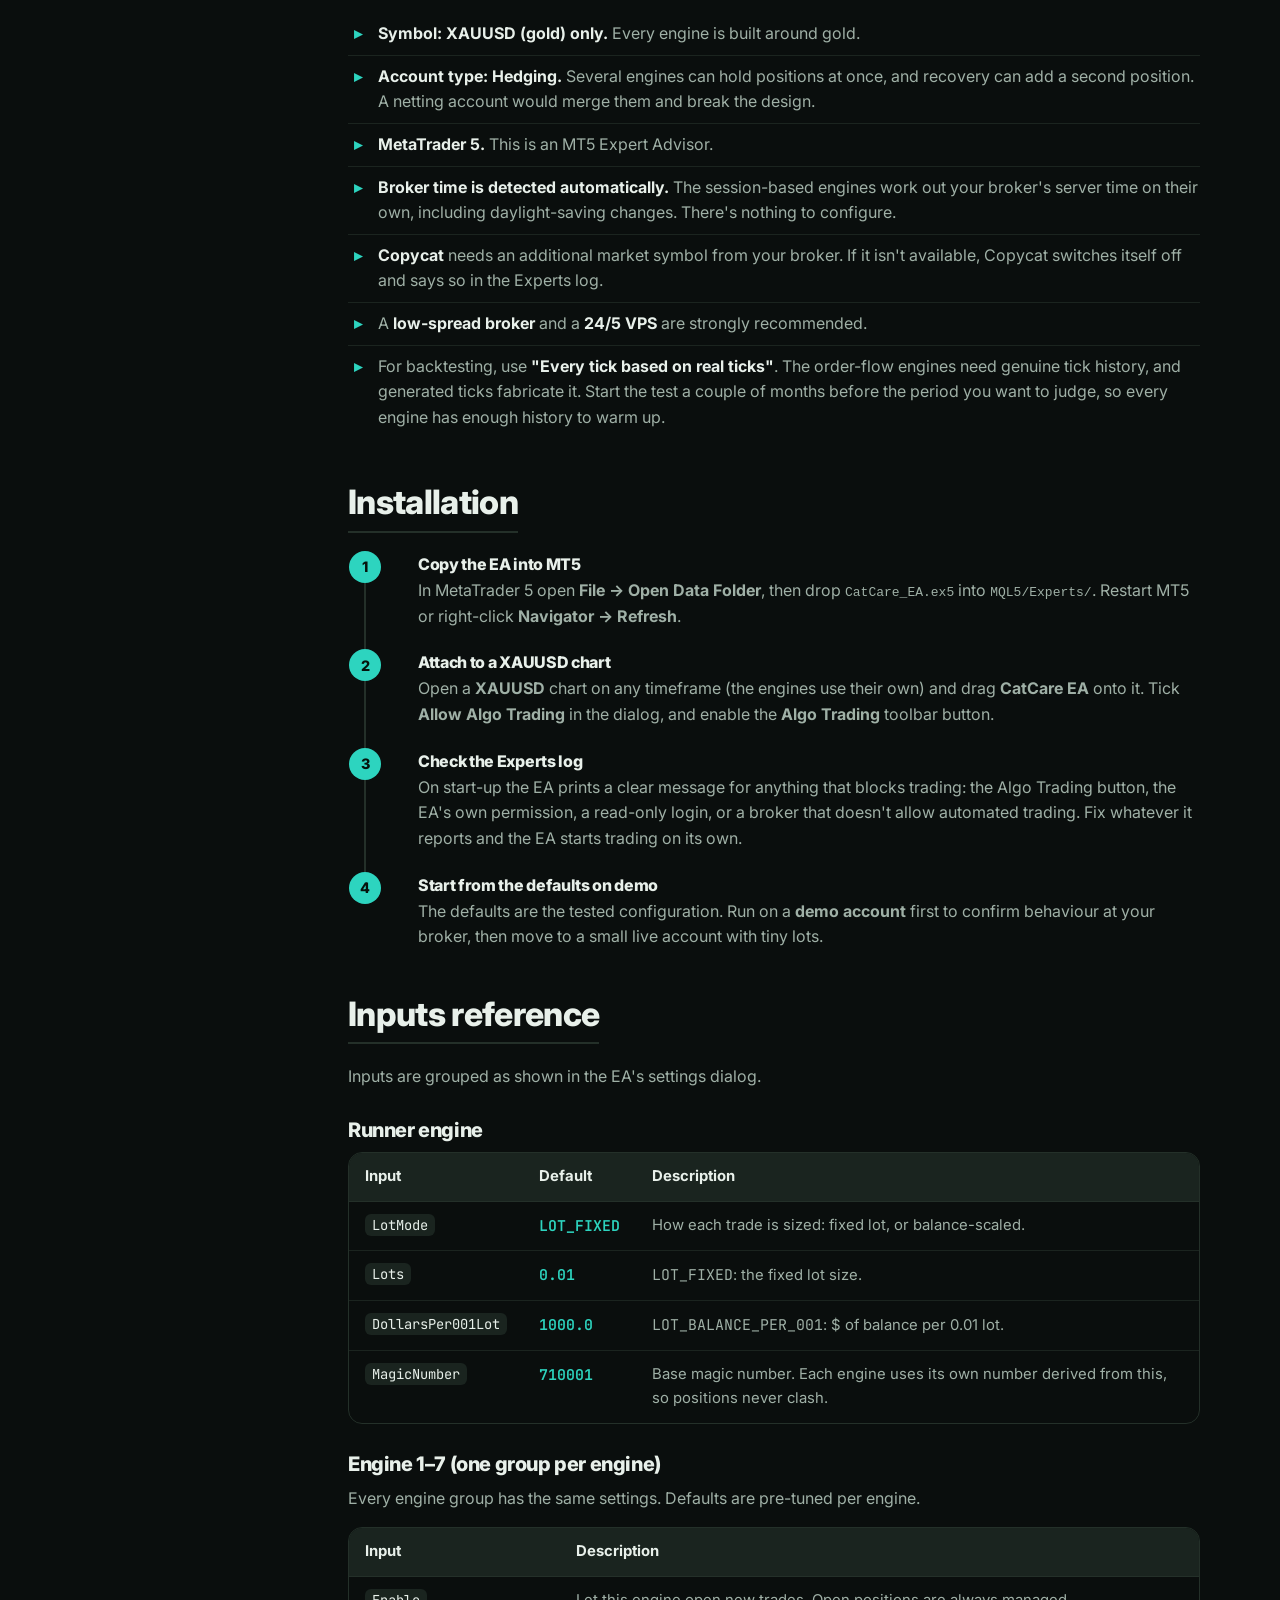
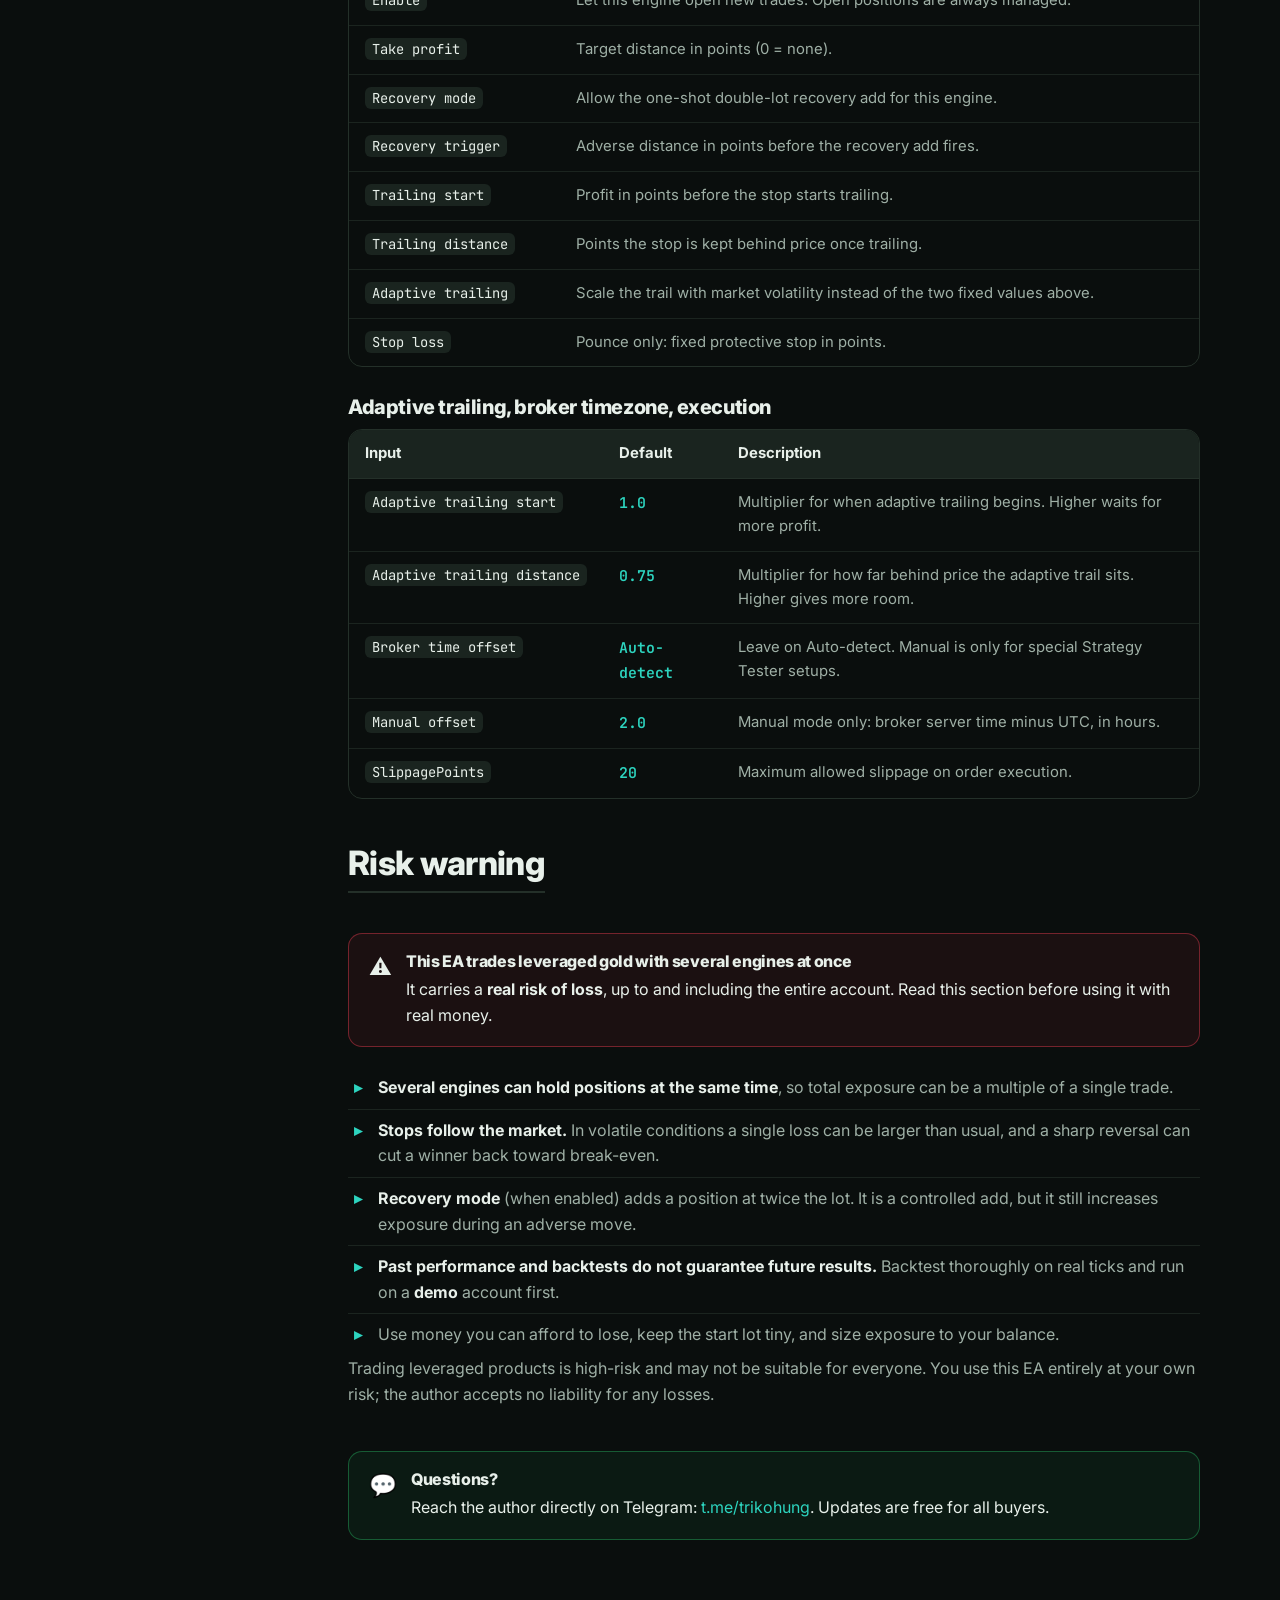
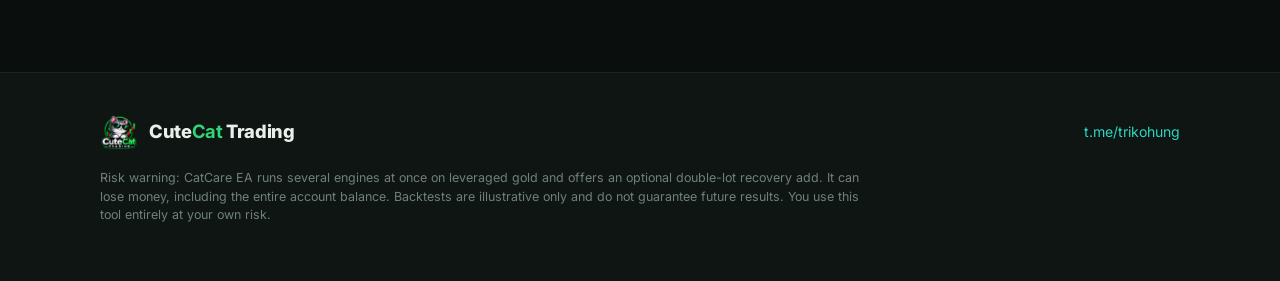
==== commit 17231b68: "docs(catcare): manual for v2.0 seven-engine EA Describe the seven cat-named engines by what they do," ====
--- a/catcare.html
+++ b/catcare.html
@@ -4,7 +4,7 @@
   <meta charset="utf-8">
   <meta name="viewport" content="width=device-width, initial-scale=1">
   <title>CatCare EA — Manual | CuteCat Trading</title>
-  <meta name="description" content="CatCare EA manual: a MetaTrader 5 Expert Advisor that trades XAUUSD on volume-delta order-flow momentum, with three parallel lanes, a Bollinger-anchored trailing stop and optional recovery.">
+  <meta name="description" content="CatCare EA manual: a multi-strategy MetaTrader 5 Expert Advisor for XAUUSD. Seven independent engines, each with its own entry logic, sharing a stop model built to let winners run.">
   <link rel="icon" href="assets/img/catcare.png">
   <link rel="preconnect" href="https://fonts.googleapis.com">
   <link rel="preconnect" href="https://fonts.gstatic.com" crossorigin>
@@ -37,12 +37,12 @@
   <section class="container ea-hero">
     <div class="emblem"><img src="assets/img/catcare.png" alt="CatCare EA emblem"></div>
     <div>
-      <div class="eyebrow">MT5 Expert Advisor · Order-Flow Momentum</div>
+      <div class="eyebrow">MT5 Expert Advisor · Multi-Engine Gold</div>
       <h1>CatCare EA</h1>
       <p class="lead">
-        A MetaTrader 5 EA that trades <b>XAUUSD only</b> on <b>volume-delta momentum</b> — the
-        balance of buying vs selling pressure rebuilt from tick data. Three parallel lanes enter
-        with (or deliberately against) the order flow, managed by a Bollinger-anchored trailing stop.
+        A multi-strategy MetaTrader 5 EA that trades <b>XAUUSD only</b> and lets winners run to their
+        full potential. <b>Seven independent engines</b> each look for a different kind of opportunity
+        in gold, and they all share one exit model: cut losers quickly, then trail winners.
       </p>
       <div class="hero-actions" style="justify-content:flex-start;">
         <a class="btn btn-primary" href="#install">Install guide</a>
@@ -58,8 +58,7 @@
       <aside class="toc">
         <div class="toc-title">On this page</div>
         <a href="#overview">Overview</a>
-        <a href="#signal">The signal</a>
-        <a href="#lanes">Lanes</a>
+        <a href="#engines">The engines</a>
         <a href="#exit">Exit model</a>
         <a href="#recovery">Recovery mode</a>
         <a href="#lots">Lot sizing</a>
@@ -75,103 +74,108 @@
         <section class="doc-section" id="overview">
           <h2>Overview</h2>
           <p>
-            <b>CatCare EA</b> trades gold (<b>XAUUSD</b>) on <b>volume delta</b>: the real balance of
-            buying versus selling pressure <i>inside</i> each candle. Instead of reacting to lagging
-            indicators, it reconstructs the order flow from tick data to see who is actually in control,
-            enters with that pressure (or deliberately against it), and then manages the trade with a
-            stop designed to cut losers quickly and let winners run. No curve-fit neural nets, no
-            black box — just the raw order flow that moves gold.
+            <b>CatCare EA</b> trades gold (<b>XAUUSD</b>) with a team of <b>seven engines</b>. Each
+            engine has its own entry logic and looks for a different kind of opportunity: order-flow
+            pressure, session behaviour, the weekly reopen, or gold's relationship with another market.
+            Because the engines rarely trigger at the same moments, together they spread trades out
+            instead of piling them into one setup.
           </p>
           <div class="callout info">
             <div class="ico">🎯</div>
             <div>
-              <h4>One symbol, three independent lanes</h4>
+              <h4>One chart, seven independent engines</h4>
               <p>
-                CatCare runs three independent <a href="#lanes">lanes</a> side by
-                side from a single XAUUSD chart — each with its own timeframe, direction, threshold and
-                bar count for diversified entries, each holding one position at a time.
+                All engines run side by side from a single XAUUSD chart. Each has its own magic number,
+                holds <b>one position at a time</b>, and can be switched on or off on its own. Turning an
+                engine off stops new entries; any position it already holds is still managed to the end.
               </p>
             </div>
           </div>
         </section>
 
-        <section class="doc-section" id="signal">
-          <h2>The signal — estimated volume delta</h2>
+        <section class="doc-section" id="engines">
+          <h2>The engines</h2>
           <p>
-            Retail gold feeds carry no real, signed volume, so CatCare <b>estimates per-bar delta from
-            raw ticks</b>. Each tick is classified as buyer- or seller-initiated — using the broker's
-            buy/sell tick flags when present, otherwise the <b>tick rule</b> (an uptick is a buy, a
-            downtick a sell, a flat tick carries the prior direction). Every tick counts as <b>±1</b>.
+            Every engine is named after a cat. The entry rules are pre-tuned and locked into the
+            compiled EA; what you control per engine is whether it trades and how its trades are managed.
+          </p>
+          <div class="grid-2">
+            <div class="card engine-card">
+              <div class="engine-name">🐈 Orange Cat</div>
+              <div class="engine-tag">Contrarian order flow</div>
+              <p class="muted">Reads short-term buying and selling pressure from tick data and takes the other side when one side has pushed too hard.</p>
+            </div>
+            <div class="card engine-card">
+              <div class="engine-name">🐆 Prowler</div>
+              <div class="engine-tag">Patient order-flow follower</div>
+              <p class="muted">Waits for sustained buying or selling pressure on a slower timeframe and rides with it.</p>
+            </div>
+            <div class="card engine-card">
+              <div class="engine-name">🐾 Stalker</div>
+              <div class="engine-tag">Order-flow follower</div>
+              <p class="muted">Follows order-flow pressure on a quicker timeframe than Prowler, catching moves earlier.</p>
+            </div>
+            <div class="card engine-card">
+              <div class="engine-name">🧧 Lucky Cat</div>
+              <div class="engine-tag">Asian open momentum</div>
+              <p class="muted">Trades the first push of the Asian trading day, when regional gold demand comes online.</p>
+            </div>
+            <div class="card engine-card">
+              <div class="engine-name">🌙 Night Cat</div>
+              <div class="engine-tag">Overnight to New York</div>
+              <p class="muted">Watches what gold does overnight and carries a strong overnight move into the New York session.</p>
+            </div>
+            <div class="card engine-card">
+              <div class="engine-name">🐯 Pounce</div>
+              <div class="engine-tag">Weekly reopen</div>
+              <p class="muted">Acts when gold reopens for the new week away from Friday's close, trading the follow-through as the market digests weekend news.</p>
+            </div>
+            <div class="card engine-card">
+              <div class="engine-name">🪞 Copycat</div>
+              <div class="engine-tag">Cross-market catch-up</div>
+              <p class="muted">Watches a closely related market. When that market moves and gold lags behind, Copycat trades gold catching up. Off by default.</p>
+            </div>
+          </div>
+          <p class="muted">Order comments name the engine that opened each position, e.g. <span class="mono">CatCare LUCKYCAT buy</span>, so you can always see which engine traded.</p>
+        </section>
+
+        <section class="doc-section" id="exit">
+          <h2>Exit model: cut losers, let winners run</h2>
+          <p>Every engine manages its trades with the same building blocks, each with its own settings:</p>
+          <ul class="feature-list">
+            <li><b>Protective stop from the start.</b> Every trade opens with a stop placed from the market's recent structure, with a safety fallback if that level isn't usable.</li>
+            <li><b>Take-profit per engine.</b> Each engine has its own target, set far enough out that winners have room to develop. You can set it to 0 to switch it off.</li>
+            <li><b>Trailing stop.</b> Once a trade is far enough in profit, the stop starts following price. It only ever tightens, never loosens.</li>
+            <li><b>Adaptive trailing (optional, per engine).</b> Instead of fixed distances, the trail scales with how volatile gold is when the trade opens: wider in fast markets, tighter in quiet ones. It is on by default for the engines where it works best.</li>
+          </ul>
+        </section>
+
+        <section class="doc-section" id="recovery">
+          <h2>Recovery mode: optional and controlled</h2>
+          <p>
+            Recovery is <b>off by default</b> and set per engine. When enabled, if an engine's position
+            runs a set distance <b>against</b> you, the EA adds <b>exactly one</b> same-direction
+            position at <b>twice the lot</b>, sharing the original stop. It is a single, measured add,
+            <b>not</b> an open-ended martingale grid.
           </p>
           <ul class="feature-list">
-            <li>The signal is the <b>rolling sum of per-bar delta</b> over a short window of bars.</li>
-            <li>A lane fires only when the net pressure crosses its <b>threshold</b> — <code>|sum| &ge; Threshold</code>.</li>
-            <li>A lane can run <b>with</b> the pressure, or <b>fade</b> it (trade against the flow), depending on how that lane is configured.</li>
+            <li>Only <b>one</b> recovery add per trade cycle. It re-arms when the engine goes flat.</li>
+            <li>With two positions open, the engine trails them as a <b>basket</b> from their blended break-even, moving both stops together.</li>
+            <li>The shared stop is <b>clamped so it can never lock in a net loss</b>. In the worst case, the basket exits at break-even.</li>
           </ul>
-        </section>
-
-        <section class="doc-section" id="lanes">
-          <h2>Lanes — three setups in parallel</h2>
-          <p>
-            The EA is organised as independent <b>lanes</b>. Each lane owns its own timeframe,
-            direction, threshold and bar count, and holds <b>one position at a time</b>. The production
-            build runs <b>three fixed lanes</b> together — a diversified blend of timeframes and
-            directions, pre-tuned and locked into the compiled EA.
-          </p>
-          <div class="callout info">
-            <div class="ico">🔒</div>
-            <div>
-              <p>The exact per-lane timeframes, directions, thresholds and bar counts are baked into the production build — they aren't published or user-adjustable.</p>
-            </div>
-          </div>
-          <p class="muted">Each lane carries its own magic number, so the three never clash and you can identify every position by its lane from the order comment (<span class="mono">CatCare &lt;TF&gt; &lt;buy|sell&gt;</span>).</p>
-        </section>
-
-        <section class="doc-section" id="exit">
-          <h2>Exit model — dynamic stop, no fixed take-profit</h2>
-          <p>
-            CatCare uses <b>no take-profit</b>. Winners are given room to develop; the protective stop
-            does the work:
-          </p>
-          <ul class="feature-list">
-            <li><b>Entry stop = the opposite H1 Bollinger band</b> (period 20, deviation 2.0). A BUY stops at the lower band, a SELL at the upper band.</li>
-            <li>A protective fallback stop is used if the band would sit on the wrong side or too close to price.</li>
-            <li>The stop is <b>fixed</b> until the trade is <code>TrailStartPoints</code> in profit, then it <b>trails</b> <code>TrailDistancePoints</code> behind price — <b>only ever tightening</b>, never loosening.</li>
-          </ul>
-        </section>
-
-        <section class="doc-section" id="recovery">
-          <h2>Recovery mode — optional, controlled</h2>
-          <p>
-            Recovery is <b>off by default</b>. When enabled, if a lane's position runs
-            <code>RecoveryPoints</code> <b>against</b> you, the EA adds <b>exactly one</b> same-direction
-            position at <b>2× the primary's lot</b>, sharing the primary's stop. That is a single,
-            measured add — <b>not</b> an open-ended martingale grid.
-          </p>
-          <ul class="feature-list">
-            <li>Only <b>one</b> recovery add per primary cycle; it re-arms when the lane goes flat.</li>
-            <li>Once a lane holds two positions, it switches to <b>basket trailing</b> from the blended break-even, moving both stops together.</li>
-            <li>The shared stop is <b>clamped so it can never lock in a net loss</b> — worst case, the basket exits at break-even.</li>
-          </ul>
-          <div class="callout info">
-            <div class="ico">🔎</div>
-            <div>
-              <p>With the default <code>RecoveryPoints</code> the band stop is often hit before price moves that far against the trade, so recovery only fires when the band happens to sit wider than that — deliberately conservative.</p>
-            </div>
-          </div>
         </section>
 
         <section class="doc-section" id="lots">
           <h2>Lot sizing</h2>
-          <p>Each lane is sized independently, by one of two modes:</p>
+          <p>Every engine sizes its trades with one of two modes:</p>
           <div class="grid-2">
             <div class="card">
               <h4>Fixed lot</h4>
-              <p class="muted"><span class="mono">LOT_FIXED</span> — every entry uses the <code>Lots</code> value.</p>
+              <p class="muted"><span class="mono">LOT_FIXED</span>: every entry uses the <code>Lots</code> value.</p>
             </div>
             <div class="card">
               <h4>Balance-scaled</h4>
-              <p class="muted"><span class="mono">LOT_BALANCE_PER_001</span> — 0.01 lot for every <code>DollarsPer001Lot</code> of account balance, so exposure scales as the account grows.</p>
+              <p class="muted"><span class="mono">LOT_BALANCE_PER_001</span>: 0.01 lot for every <code>DollarsPer001Lot</code> of account balance, so exposure grows with the account.</p>
             </div>
           </div>
         </section>
@@ -179,11 +183,13 @@
         <section class="doc-section" id="requirements">
           <h2>Requirements</h2>
           <ul class="feature-list">
-            <li><b>Symbol: XAUUSD (gold) only.</b> The signal and exits are built around gold.</li>
-            <li><b>Account type: Hedging.</b> Several lanes run in parallel and recovery can add a second position on one symbol — a netting account would merge them and break the design.</li>
+            <li><b>Symbol: XAUUSD (gold) only.</b> Every engine is built around gold.</li>
+            <li><b>Account type: Hedging.</b> Several engines can hold positions at once, and recovery can add a second position. A netting account would merge them and break the design.</li>
             <li><b>MetaTrader 5.</b> This is an MT5 Expert Advisor.</li>
+            <li><b>Broker time is detected automatically.</b> The session-based engines work out your broker's server time on their own, including daylight-saving changes. There's nothing to configure.</li>
+            <li><b>Copycat</b> needs an additional market symbol from your broker. If it isn't available, Copycat switches itself off and says so in the Experts log.</li>
             <li>A <b>low-spread broker</b> and a <b>24/5 VPS</b> are strongly recommended.</li>
-            <li>For backtesting, use <b>"Every tick based on real ticks"</b> — the order-flow signal needs genuine tick history (generated ticks fabricate the delta). Run the tester on a <b>low timeframe</b> so every lane gets ticked.</li>
+            <li>For backtesting, use <b>"Every tick based on real ticks"</b>. The order-flow engines need genuine tick history, and generated ticks fabricate it. Start the test a couple of months before the period you want to judge, so every engine has enough history to warm up.</li>
           </ul>
         </section>
 
@@ -196,34 +202,63 @@
             </li>
             <li>
               <h4>Attach to a XAUUSD chart</h4>
-              <p>Open a <b>XAUUSD</b> chart (any timeframe — the lanes use their own) and drag <b>CatCare EA</b> onto it. Tick <b>Allow Algo Trading</b> in the dialog, and enable the <b>Algo Trading</b> toolbar button.</p>
+              <p>Open a <b>XAUUSD</b> chart on any timeframe (the engines use their own) and drag <b>CatCare EA</b> onto it. Tick <b>Allow Algo Trading</b> in the dialog, and enable the <b>Algo Trading</b> toolbar button.</p>
             </li>
             <li>
-              <h4>Start from the defaults</h4>
-              <p>Begin with the default settings. The lanes are fixed in the build; the inputs you can adjust are lot sizing, the trailing stop and the optional recovery add.</p>
+              <h4>Check the Experts log</h4>
+              <p>On start-up the EA prints a clear message for anything that blocks trading: the Algo Trading button, the EA's own permission, a read-only login, or a broker that doesn't allow automated trading. Fix whatever it reports and the EA starts trading on its own.</p>
             </li>
             <li>
-              <h4>Start on demo</h4>
-              <p>Run it on a <b>demo account</b> first to confirm behaviour at your broker, then move to a small live account with tiny lots.</p>
+              <h4>Start from the defaults on demo</h4>
+              <p>The defaults are the tested configuration. Run on a <b>demo account</b> first to confirm behaviour at your broker, then move to a small live account with tiny lots.</p>
             </li>
           </ol>
         </section>
 
         <section class="doc-section" id="inputs">
           <h2>Inputs reference</h2>
-          <p class="muted">The production build's inputs and their defaults. Order comments read <span class="mono">CatCare &lt;TF&gt; &lt;buy|sell&gt;</span> (and <span class="mono">CatCare &lt;TF&gt; recover</span> for a recovery add).</p>
+          <p class="muted">Inputs are grouped as shown in the EA's settings dialog.</p>
+
+          <h3>Runner engine</h3>
           <div class="table-wrap">
             <table>
               <thead><tr><th>Input</th><th>Default</th><th>Description</th></tr></thead>
               <tbody>
-                <tr><td><span class="param">LotMode</span></td><td><span class="def">LOT_FIXED</span></td><td>How each lane sizes a trade — fixed lot, or balance-scaled.</td></tr>
+                <tr><td><span class="param">LotMode</span></td><td><span class="def">LOT_FIXED</span></td><td>How each trade is sized: fixed lot, or balance-scaled.</td></tr>
                 <tr><td><span class="param">Lots</span></td><td><span class="def">0.01</span></td><td><span class="mono">LOT_FIXED</span>: the fixed lot size.</td></tr>
                 <tr><td><span class="param">DollarsPer001Lot</span></td><td><span class="def">1000.0</span></td><td><span class="mono">LOT_BALANCE_PER_001</span>: $ of balance per 0.01 lot.</td></tr>
-                <tr><td><span class="param">MagicNumber</span></td><td><span class="def">710001</span></td><td>Base magic number; each lane derives its own id from this so positions never clash.</td></tr>
-                <tr><td><span class="param">TrailStartPoints</span></td><td><span class="def">1250</span></td><td>Profit (points) before the stop begins trailing.</td></tr>
-                <tr><td><span class="param">TrailDistancePoints</span></td><td><span class="def">500</span></td><td>Points the stop is kept behind price once trailing.</td></tr>
-                <tr><td><span class="param">RecoveryEnable</span></td><td><span class="def">false</span></td><td>Enable the one-shot double-lot recovery add.</td></tr>
-                <tr><td><span class="param">RecoveryPoints</span></td><td><span class="def">3500</span></td><td>Adverse points before the recovery add fires.</td></tr>
+                <tr><td><span class="param">MagicNumber</span></td><td><span class="def">710001</span></td><td>Base magic number. Each engine uses its own number derived from this, so positions never clash.</td></tr>
+              </tbody>
+            </table>
+          </div>
+
+          <h3>Engine 1–7 (one group per engine)</h3>
+          <p class="muted">Every engine group has the same settings. Defaults are pre-tuned per engine.</p>
+          <div class="table-wrap">
+            <table>
+              <thead><tr><th>Input</th><th>Description</th></tr></thead>
+              <tbody>
+                <tr><td><span class="param">Enable</span></td><td>Let this engine open new trades. Open positions are always managed.</td></tr>
+                <tr><td><span class="param">Take profit</span></td><td>Target distance in points (0 = none).</td></tr>
+                <tr><td><span class="param">Recovery mode</span></td><td>Allow the one-shot double-lot recovery add for this engine.</td></tr>
+                <tr><td><span class="param">Recovery trigger</span></td><td>Adverse distance in points before the recovery add fires.</td></tr>
+                <tr><td><span class="param">Trailing start</span></td><td>Profit in points before the stop starts trailing.</td></tr>
+                <tr><td><span class="param">Trailing distance</span></td><td>Points the stop is kept behind price once trailing.</td></tr>
+                <tr><td><span class="param">Adaptive trailing</span></td><td>Scale the trail with market volatility instead of the two fixed values above.</td></tr>
+                <tr><td><span class="param">Stop loss</span></td><td>Pounce only: fixed protective stop in points.</td></tr>
+              </tbody>
+            </table>
+          </div>
+
+          <h3>Adaptive trailing, broker timezone, execution</h3>
+          <div class="table-wrap">
+            <table>
+              <thead><tr><th>Input</th><th>Default</th><th>Description</th></tr></thead>
+              <tbody>
+                <tr><td><span class="param">Adaptive trailing start</span></td><td><span class="def">1.0</span></td><td>Multiplier for when adaptive trailing begins. Higher waits for more profit.</td></tr>
+                <tr><td><span class="param">Adaptive trailing distance</span></td><td><span class="def">0.75</span></td><td>Multiplier for how far behind price the adaptive trail sits. Higher gives more room.</td></tr>
+                <tr><td><span class="param">Broker time offset</span></td><td><span class="def">Auto-detect</span></td><td>Leave on Auto-detect. Manual is only for special Strategy Tester setups.</td></tr>
+                <tr><td><span class="param">Manual offset</span></td><td><span class="def">2.0</span></td><td>Manual mode only: broker server time minus UTC, in hours.</td></tr>
                 <tr><td><span class="param">SlippagePoints</span></td><td><span class="def">20</span></td><td>Maximum allowed slippage on order execution.</td></tr>
               </tbody>
             </table>
@@ -235,13 +270,14 @@
           <div class="callout danger">
             <div class="ico">⚠️</div>
             <div>
-              <h4>This EA trades with no take-profit and an optional double-lot recovery add</h4>
+              <h4>This EA trades leveraged gold with several engines at once</h4>
               <p>It carries a <b>real risk of loss</b>, up to and including the entire account. Read this section before using it with real money.</p>
             </div>
           </div>
           <ul class="feature-list">
-            <li><b>No take-profit.</b> Trades are closed by the Bollinger-anchored stop and trail — a sharp reversal can cut a winner back toward break-even.</li>
-            <li><b>Recovery mode</b> (when enabled) adds a position at twice the lot — a controlled add, but it still increases exposure during an adverse move.</li>
+            <li><b>Several engines can hold positions at the same time</b>, so total exposure can be a multiple of a single trade.</li>
+            <li><b>Stops follow the market.</b> In volatile conditions a single loss can be larger than usual, and a sharp reversal can cut a winner back toward break-even.</li>
+            <li><b>Recovery mode</b> (when enabled) adds a position at twice the lot. It is a controlled add, but it still increases exposure during an adverse move.</li>
             <li><b>Past performance and backtests do not guarantee future results.</b> Backtest thoroughly on real ticks and run on a <b>demo</b> account first.</li>
             <li>Use money you can afford to lose, keep the start lot tiny, and size exposure to your balance.</li>
           </ul>
@@ -273,9 +309,9 @@
         <div class="muted"><a href="https://t.me/trikohung" target="_blank" rel="noopener">t.me/trikohung</a></div>
       </div>
       <p class="footer-disclaimer">
-        Risk warning: CatCare EA trades with no take-profit and an optional double-lot recovery add, and
-        can lose money, including the entire account balance. Backtests are illustrative only and do not
-        guarantee future results. You use this tool entirely at your own risk.
+        Risk warning: CatCare EA runs several engines at once on leveraged gold and offers an optional
+        double-lot recovery add. It can lose money, including the entire account balance. Backtests are
+        illustrative only and do not guarantee future results. You use this tool entirely at your own risk.
       </p>
     </div>
   </footer>
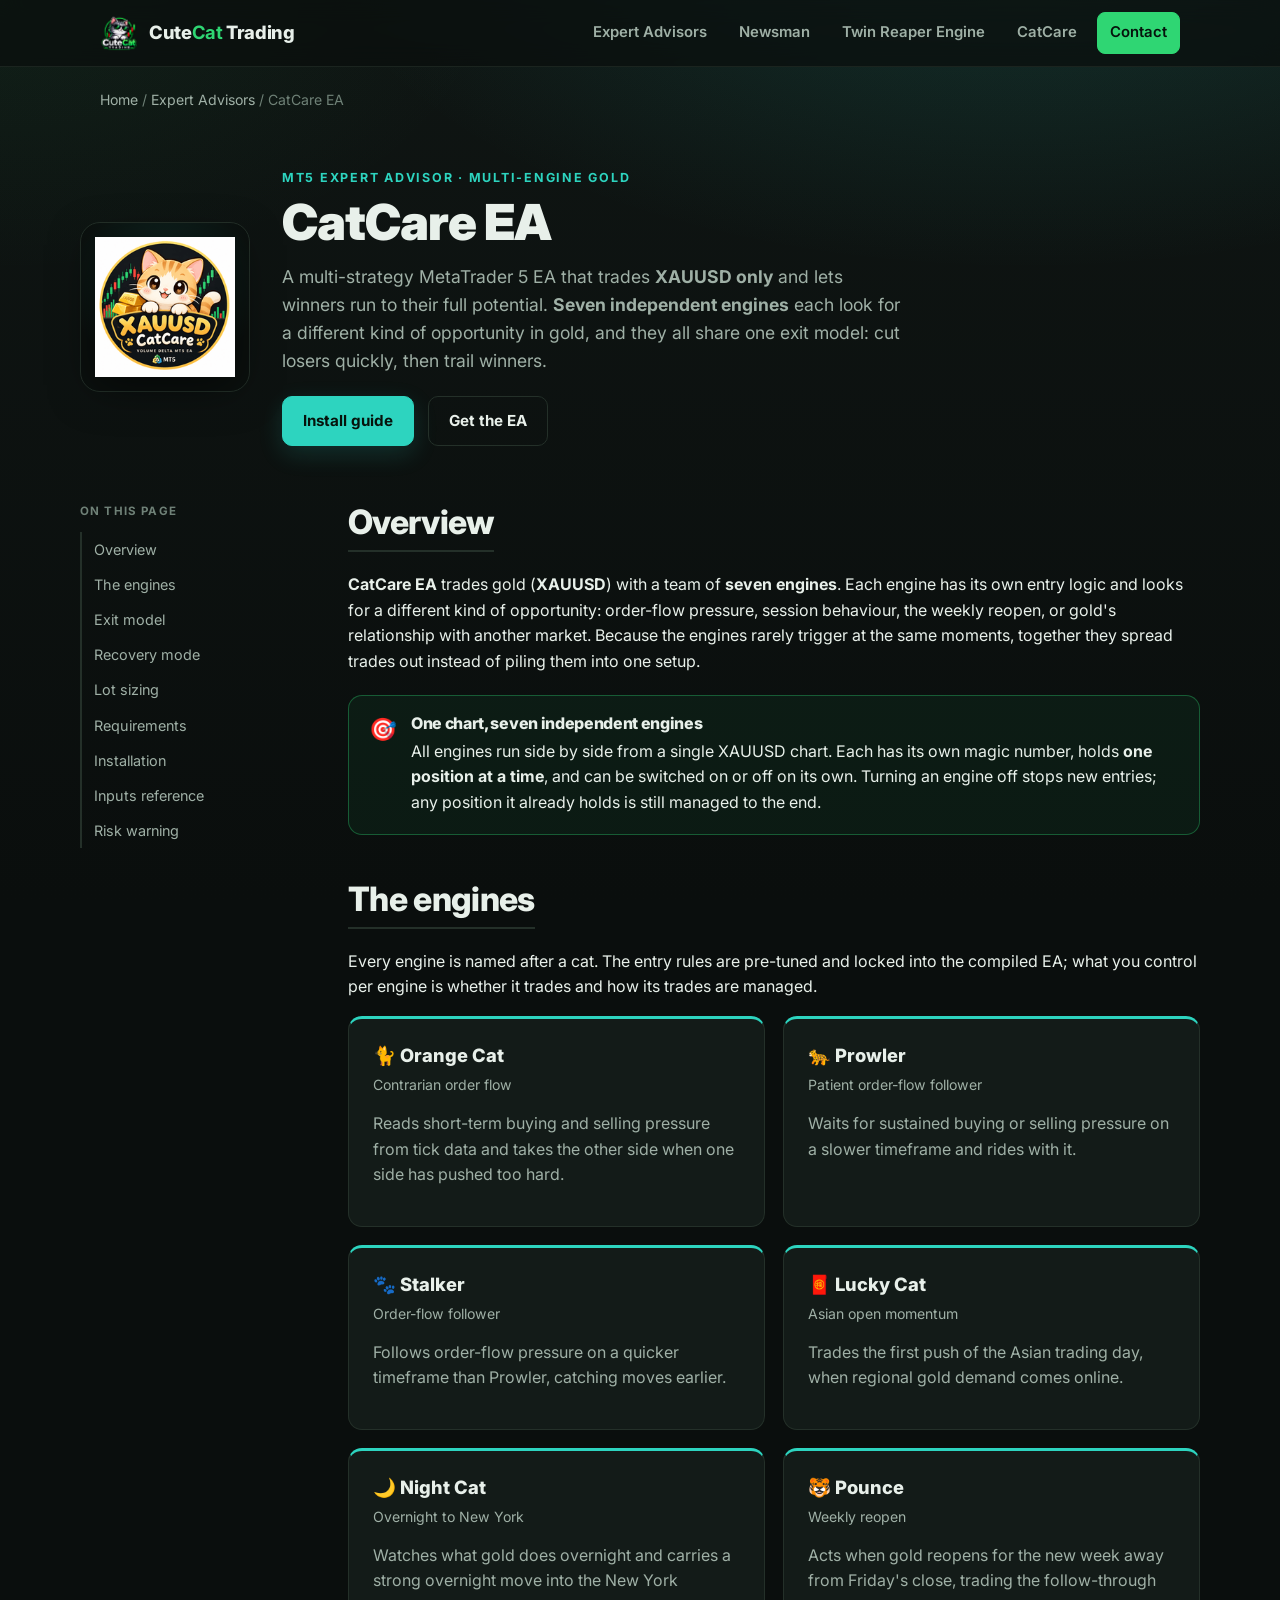
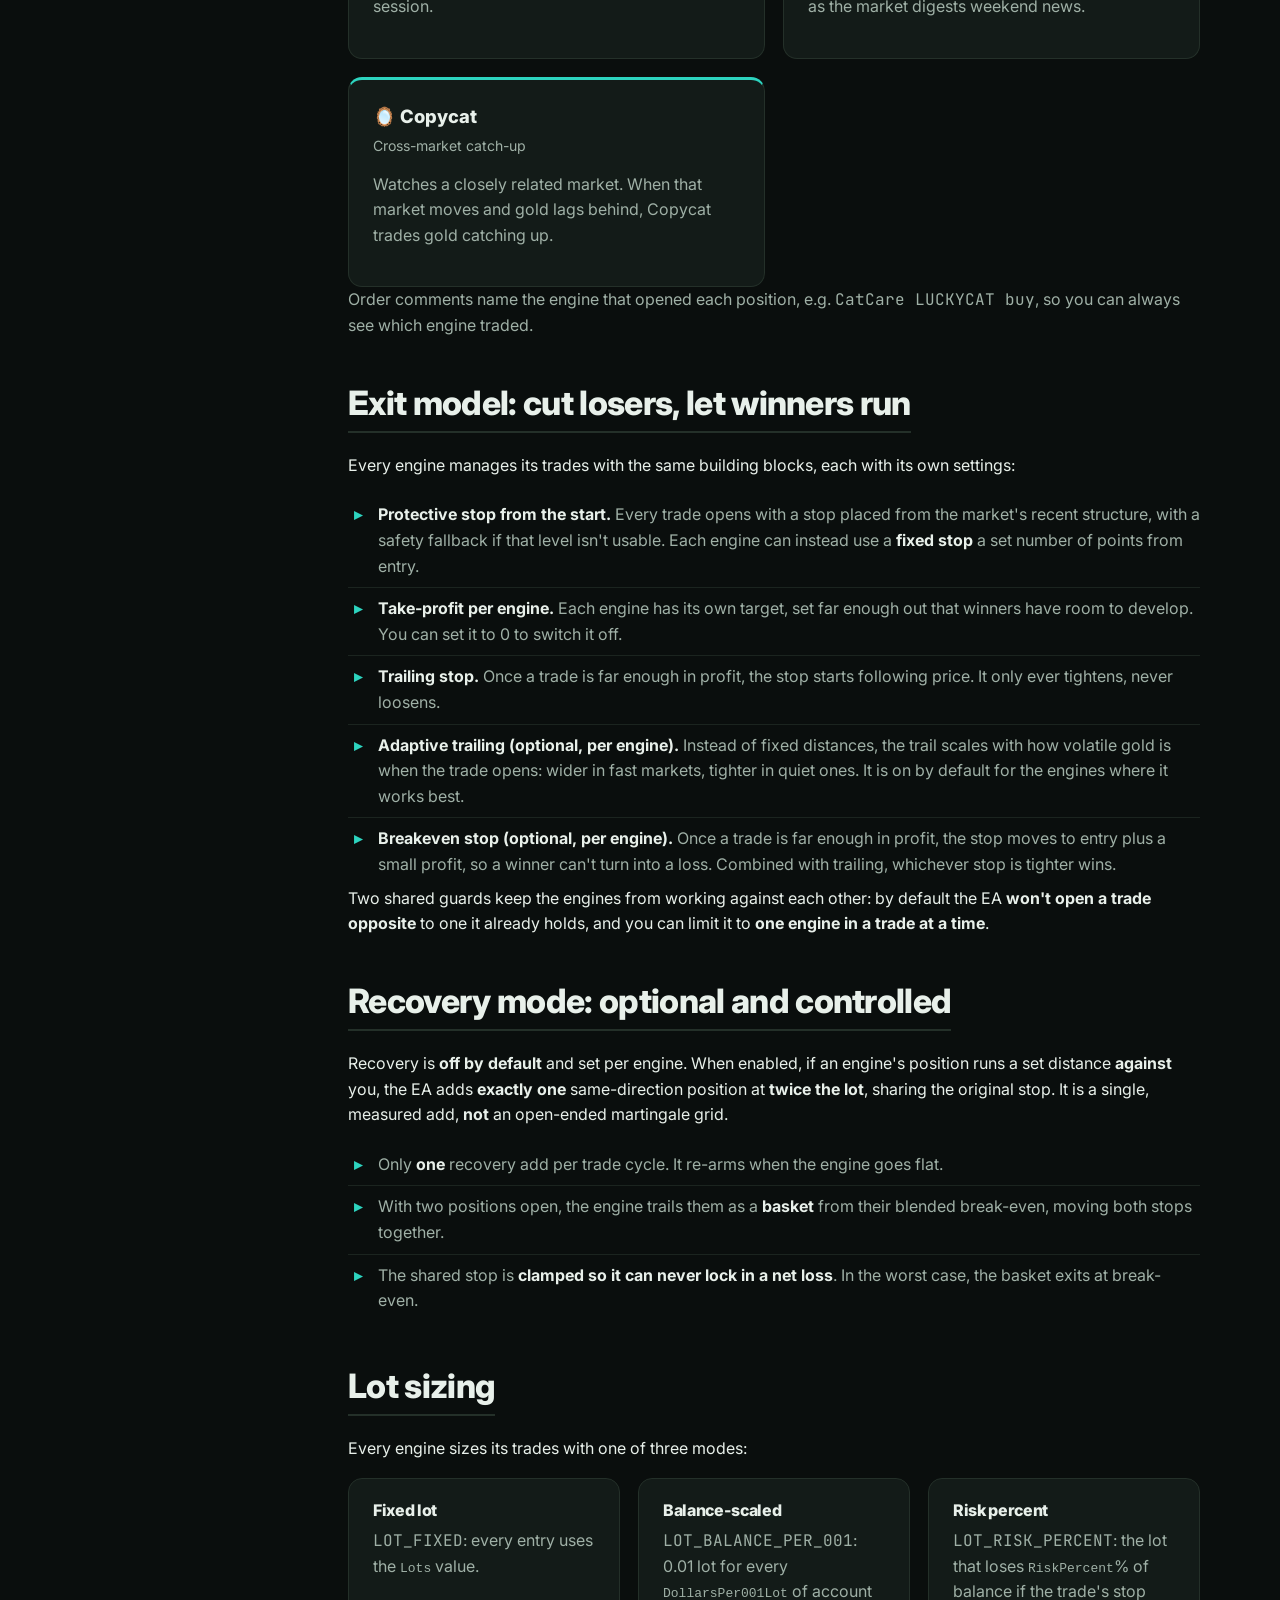
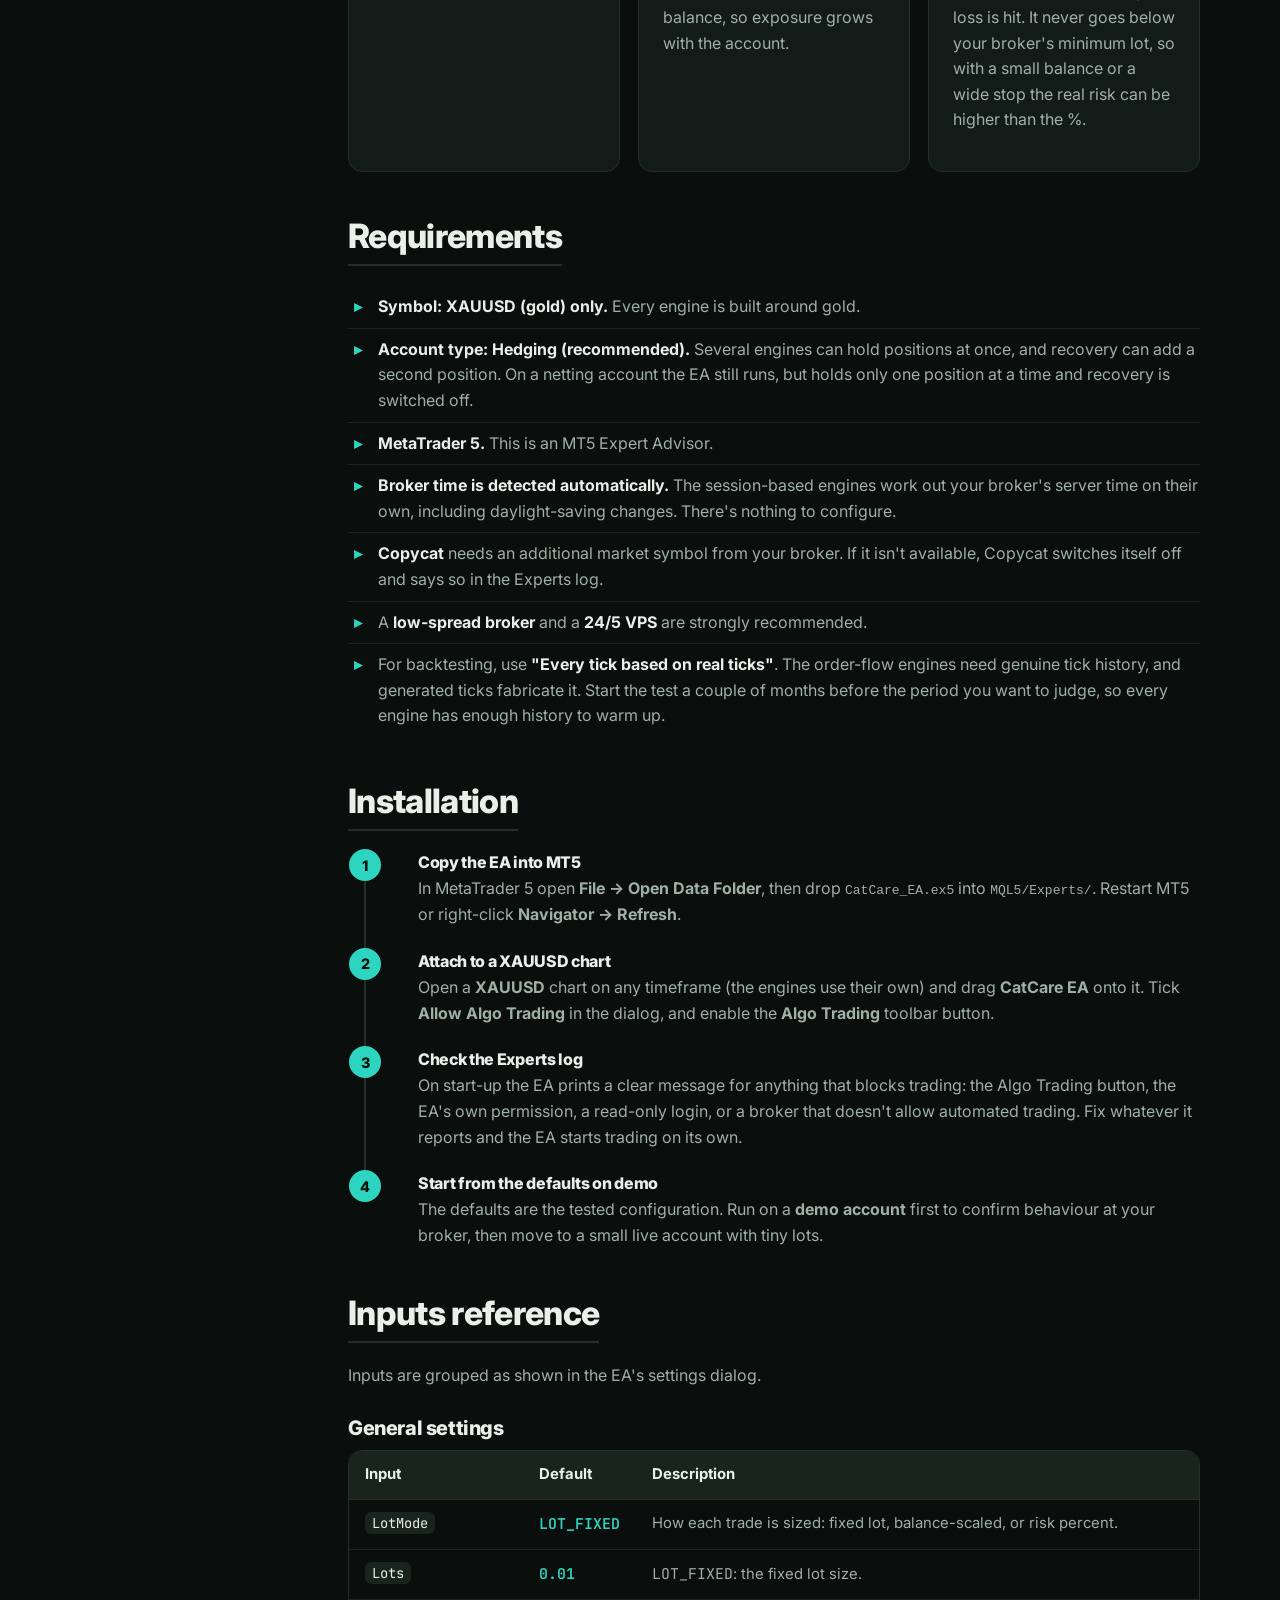
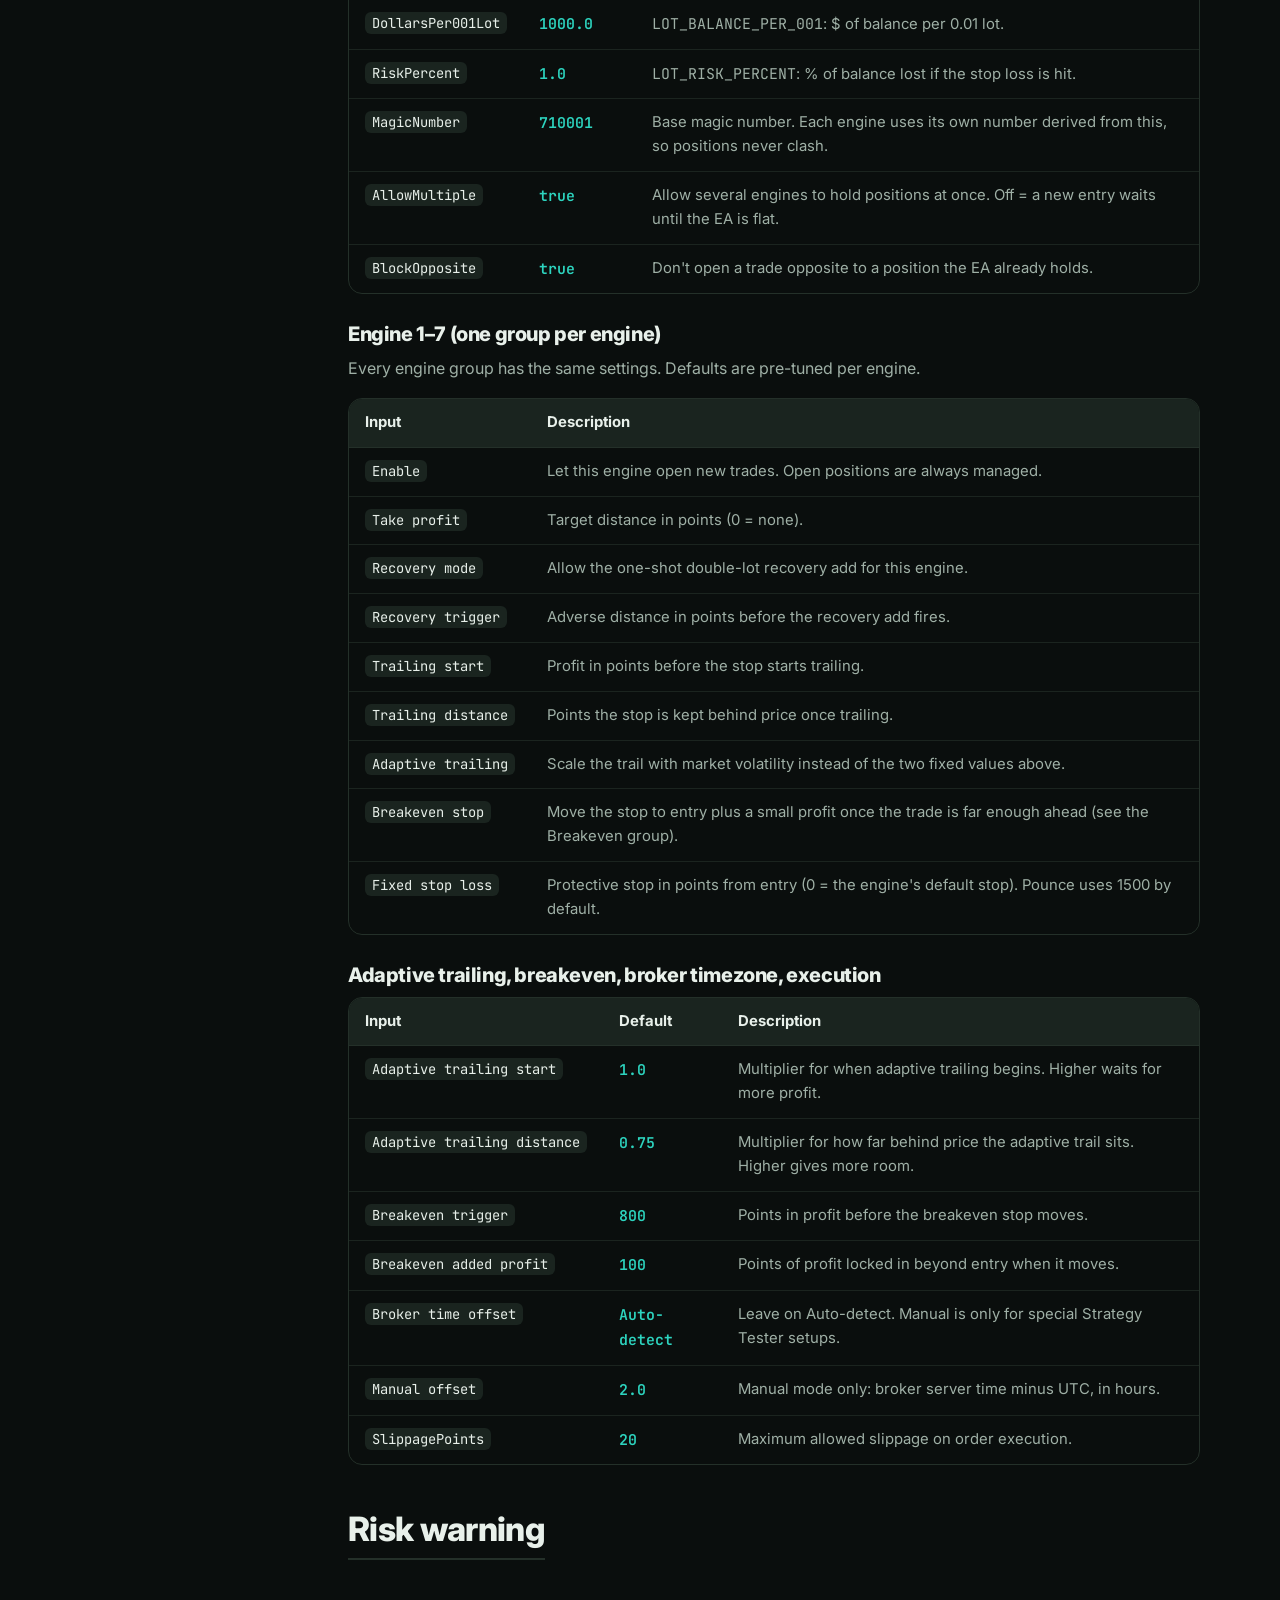
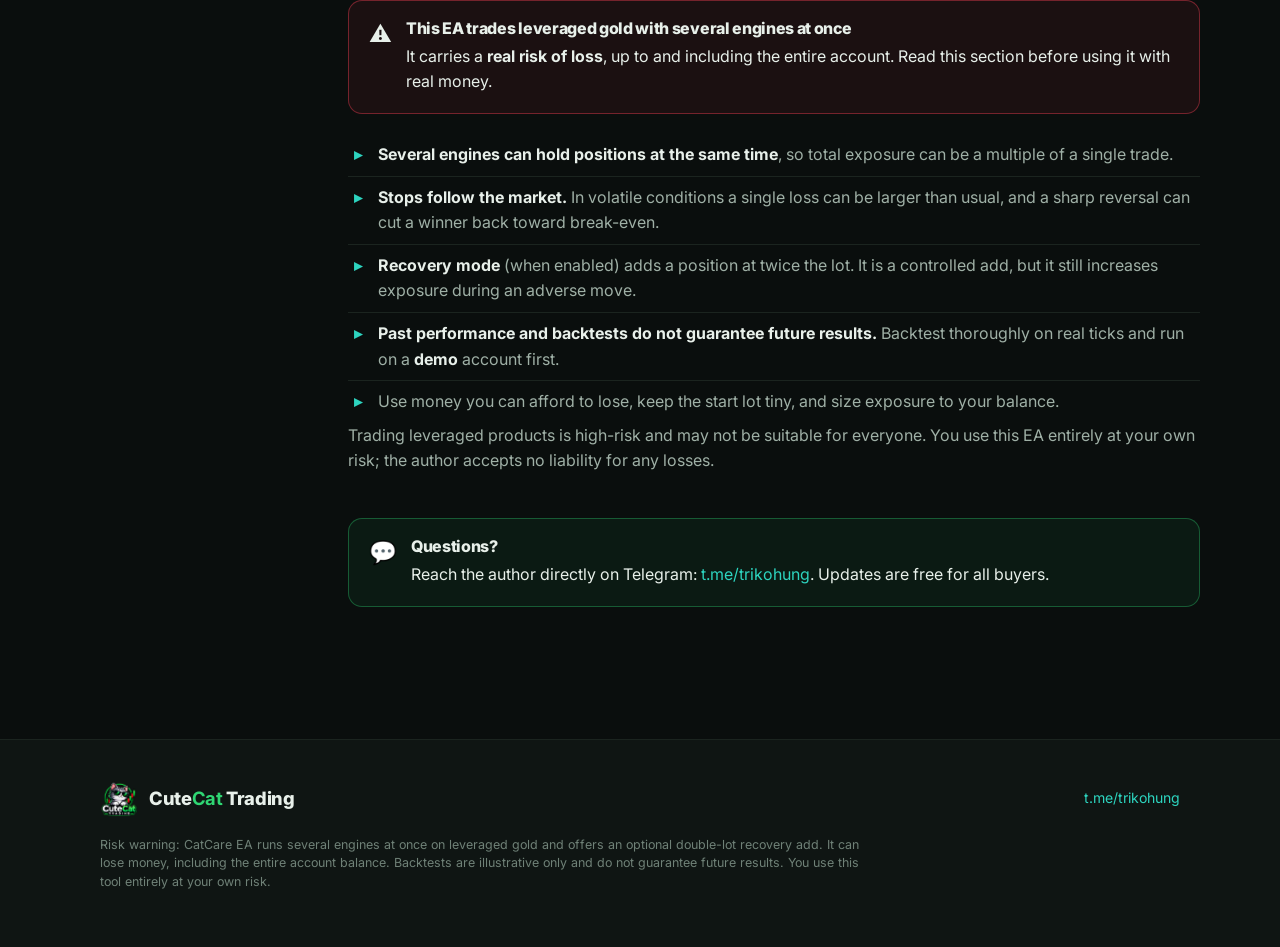
==== commit 54a16962: "docs(catcare): manual for v2.4 Copycat on by default; add per-engine breakeven and fixed stop loss, " ====
--- a/catcare.html
+++ b/catcare.html
@@ -133,7 +133,7 @@
             <div class="card engine-card">
               <div class="engine-name">🪞 Copycat</div>
               <div class="engine-tag">Cross-market catch-up</div>
-              <p class="muted">Watches a closely related market. When that market moves and gold lags behind, Copycat trades gold catching up. Off by default.</p>
+              <p class="muted">Watches a closely related market. When that market moves and gold lags behind, Copycat trades gold catching up.</p>
             </div>
           </div>
           <p class="muted">Order comments name the engine that opened each position, e.g. <span class="mono">CatCare LUCKYCAT buy</span>, so you can always see which engine traded.</p>
@@ -143,11 +143,13 @@
           <h2>Exit model: cut losers, let winners run</h2>
           <p>Every engine manages its trades with the same building blocks, each with its own settings:</p>
           <ul class="feature-list">
-            <li><b>Protective stop from the start.</b> Every trade opens with a stop placed from the market's recent structure, with a safety fallback if that level isn't usable.</li>
+            <li><b>Protective stop from the start.</b> Every trade opens with a stop placed from the market's recent structure, with a safety fallback if that level isn't usable. Each engine can instead use a <b>fixed stop</b> a set number of points from entry.</li>
             <li><b>Take-profit per engine.</b> Each engine has its own target, set far enough out that winners have room to develop. You can set it to 0 to switch it off.</li>
             <li><b>Trailing stop.</b> Once a trade is far enough in profit, the stop starts following price. It only ever tightens, never loosens.</li>
             <li><b>Adaptive trailing (optional, per engine).</b> Instead of fixed distances, the trail scales with how volatile gold is when the trade opens: wider in fast markets, tighter in quiet ones. It is on by default for the engines where it works best.</li>
+            <li><b>Breakeven stop (optional, per engine).</b> Once a trade is far enough in profit, the stop moves to entry plus a small profit, so a winner can't turn into a loss. Combined with trailing, whichever stop is tighter wins.</li>
           </ul>
+          <p>Two shared guards keep the engines from working against each other: by default the EA <b>won't open a trade opposite</b> to one it already holds, and you can limit it to <b>one engine in a trade at a time</b>.</p>
         </section>
 
         <section class="doc-section" id="recovery">
@@ -167,8 +169,8 @@
 
         <section class="doc-section" id="lots">
           <h2>Lot sizing</h2>
-          <p>Every engine sizes its trades with one of two modes:</p>
-          <div class="grid-2">
+          <p>Every engine sizes its trades with one of three modes:</p>
+          <div class="grid-3">
             <div class="card">
               <h4>Fixed lot</h4>
               <p class="muted"><span class="mono">LOT_FIXED</span>: every entry uses the <code>Lots</code> value.</p>
@@ -176,6 +178,10 @@
             <div class="card">
               <h4>Balance-scaled</h4>
               <p class="muted"><span class="mono">LOT_BALANCE_PER_001</span>: 0.01 lot for every <code>DollarsPer001Lot</code> of account balance, so exposure grows with the account.</p>
+            </div>
+            <div class="card">
+              <h4>Risk percent</h4>
+              <p class="muted"><span class="mono">LOT_RISK_PERCENT</span>: the lot that loses <code>RiskPercent</code>% of balance if the trade's stop loss is hit. It never goes below your broker's minimum lot, so with a small balance or a wide stop the real risk can be higher than the %.</p>
             </div>
           </div>
         </section>
@@ -184,7 +190,7 @@
           <h2>Requirements</h2>
           <ul class="feature-list">
             <li><b>Symbol: XAUUSD (gold) only.</b> Every engine is built around gold.</li>
-            <li><b>Account type: Hedging.</b> Several engines can hold positions at once, and recovery can add a second position. A netting account would merge them and break the design.</li>
+            <li><b>Account type: Hedging (recommended).</b> Several engines can hold positions at once, and recovery can add a second position. On a netting account the EA still runs, but holds only one position at a time and recovery is switched off.</li>
             <li><b>MetaTrader 5.</b> This is an MT5 Expert Advisor.</li>
             <li><b>Broker time is detected automatically.</b> The session-based engines work out your broker's server time on their own, including daylight-saving changes. There's nothing to configure.</li>
             <li><b>Copycat</b> needs an additional market symbol from your broker. If it isn't available, Copycat switches itself off and says so in the Experts log.</li>
@@ -219,15 +225,18 @@
           <h2>Inputs reference</h2>
           <p class="muted">Inputs are grouped as shown in the EA's settings dialog.</p>
 
-          <h3>Runner engine</h3>
+          <h3>General settings</h3>
           <div class="table-wrap">
             <table>
               <thead><tr><th>Input</th><th>Default</th><th>Description</th></tr></thead>
               <tbody>
-                <tr><td><span class="param">LotMode</span></td><td><span class="def">LOT_FIXED</span></td><td>How each trade is sized: fixed lot, or balance-scaled.</td></tr>
+                <tr><td><span class="param">LotMode</span></td><td><span class="def">LOT_FIXED</span></td><td>How each trade is sized: fixed lot, balance-scaled, or risk percent.</td></tr>
                 <tr><td><span class="param">Lots</span></td><td><span class="def">0.01</span></td><td><span class="mono">LOT_FIXED</span>: the fixed lot size.</td></tr>
                 <tr><td><span class="param">DollarsPer001Lot</span></td><td><span class="def">1000.0</span></td><td><span class="mono">LOT_BALANCE_PER_001</span>: $ of balance per 0.01 lot.</td></tr>
+                <tr><td><span class="param">RiskPercent</span></td><td><span class="def">1.0</span></td><td><span class="mono">LOT_RISK_PERCENT</span>: % of balance lost if the stop loss is hit.</td></tr>
                 <tr><td><span class="param">MagicNumber</span></td><td><span class="def">710001</span></td><td>Base magic number. Each engine uses its own number derived from this, so positions never clash.</td></tr>
+                <tr><td><span class="param">AllowMultiple</span></td><td><span class="def">true</span></td><td>Allow several engines to hold positions at once. Off = a new entry waits until the EA is flat.</td></tr>
+                <tr><td><span class="param">BlockOpposite</span></td><td><span class="def">true</span></td><td>Don't open a trade opposite to a position the EA already holds.</td></tr>
               </tbody>
             </table>
           </div>
@@ -245,18 +254,21 @@
                 <tr><td><span class="param">Trailing start</span></td><td>Profit in points before the stop starts trailing.</td></tr>
                 <tr><td><span class="param">Trailing distance</span></td><td>Points the stop is kept behind price once trailing.</td></tr>
                 <tr><td><span class="param">Adaptive trailing</span></td><td>Scale the trail with market volatility instead of the two fixed values above.</td></tr>
-                <tr><td><span class="param">Stop loss</span></td><td>Pounce only: fixed protective stop in points.</td></tr>
+                <tr><td><span class="param">Breakeven stop</span></td><td>Move the stop to entry plus a small profit once the trade is far enough ahead (see the Breakeven group).</td></tr>
+                <tr><td><span class="param">Fixed stop loss</span></td><td>Protective stop in points from entry (0 = the engine's default stop). Pounce uses 1500 by default.</td></tr>
               </tbody>
             </table>
           </div>
 
-          <h3>Adaptive trailing, broker timezone, execution</h3>
+          <h3>Adaptive trailing, breakeven, broker timezone, execution</h3>
           <div class="table-wrap">
             <table>
               <thead><tr><th>Input</th><th>Default</th><th>Description</th></tr></thead>
               <tbody>
                 <tr><td><span class="param">Adaptive trailing start</span></td><td><span class="def">1.0</span></td><td>Multiplier for when adaptive trailing begins. Higher waits for more profit.</td></tr>
                 <tr><td><span class="param">Adaptive trailing distance</span></td><td><span class="def">0.75</span></td><td>Multiplier for how far behind price the adaptive trail sits. Higher gives more room.</td></tr>
+                <tr><td><span class="param">Breakeven trigger</span></td><td><span class="def">800</span></td><td>Points in profit before the breakeven stop moves.</td></tr>
+                <tr><td><span class="param">Breakeven added profit</span></td><td><span class="def">100</span></td><td>Points of profit locked in beyond entry when it moves.</td></tr>
                 <tr><td><span class="param">Broker time offset</span></td><td><span class="def">Auto-detect</span></td><td>Leave on Auto-detect. Manual is only for special Strategy Tester setups.</td></tr>
                 <tr><td><span class="param">Manual offset</span></td><td><span class="def">2.0</span></td><td>Manual mode only: broker server time minus UTC, in hours.</td></tr>
                 <tr><td><span class="param">SlippagePoints</span></td><td><span class="def">20</span></td><td>Maximum allowed slippage on order execution.</td></tr>
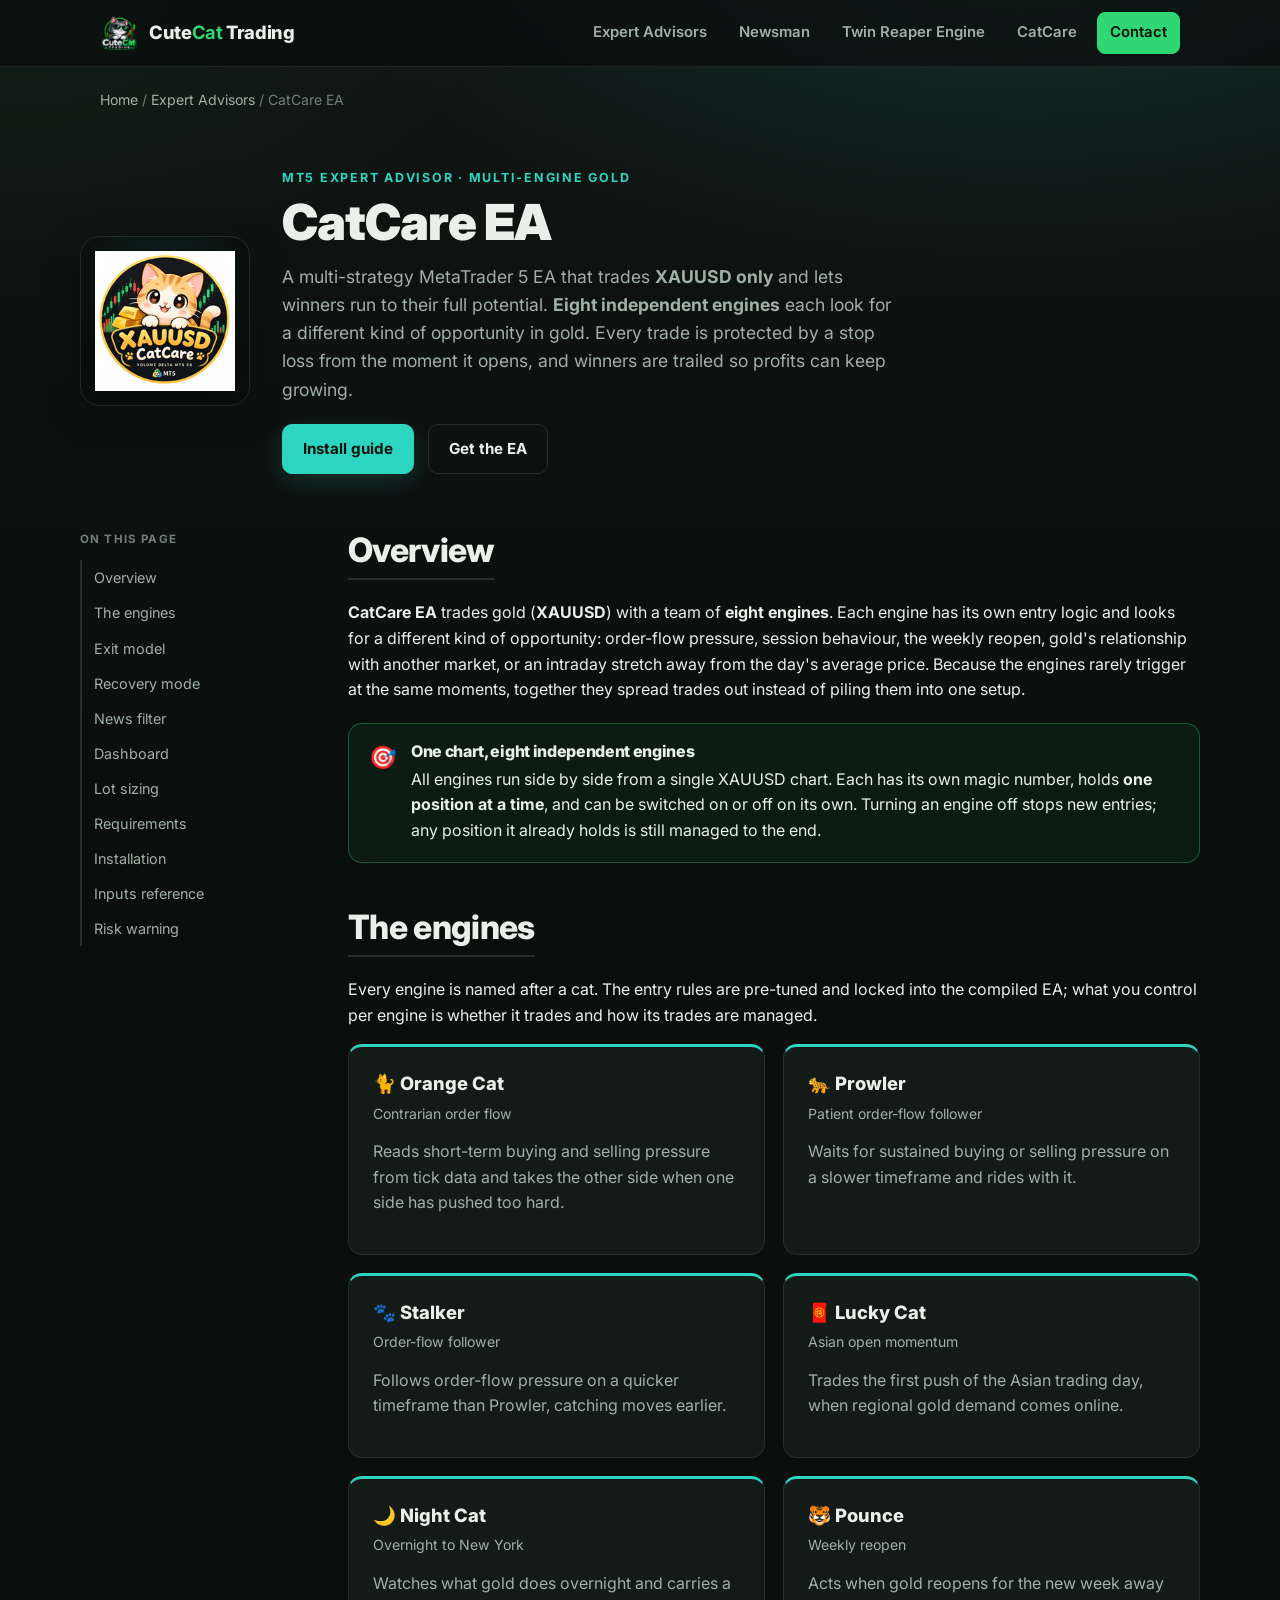
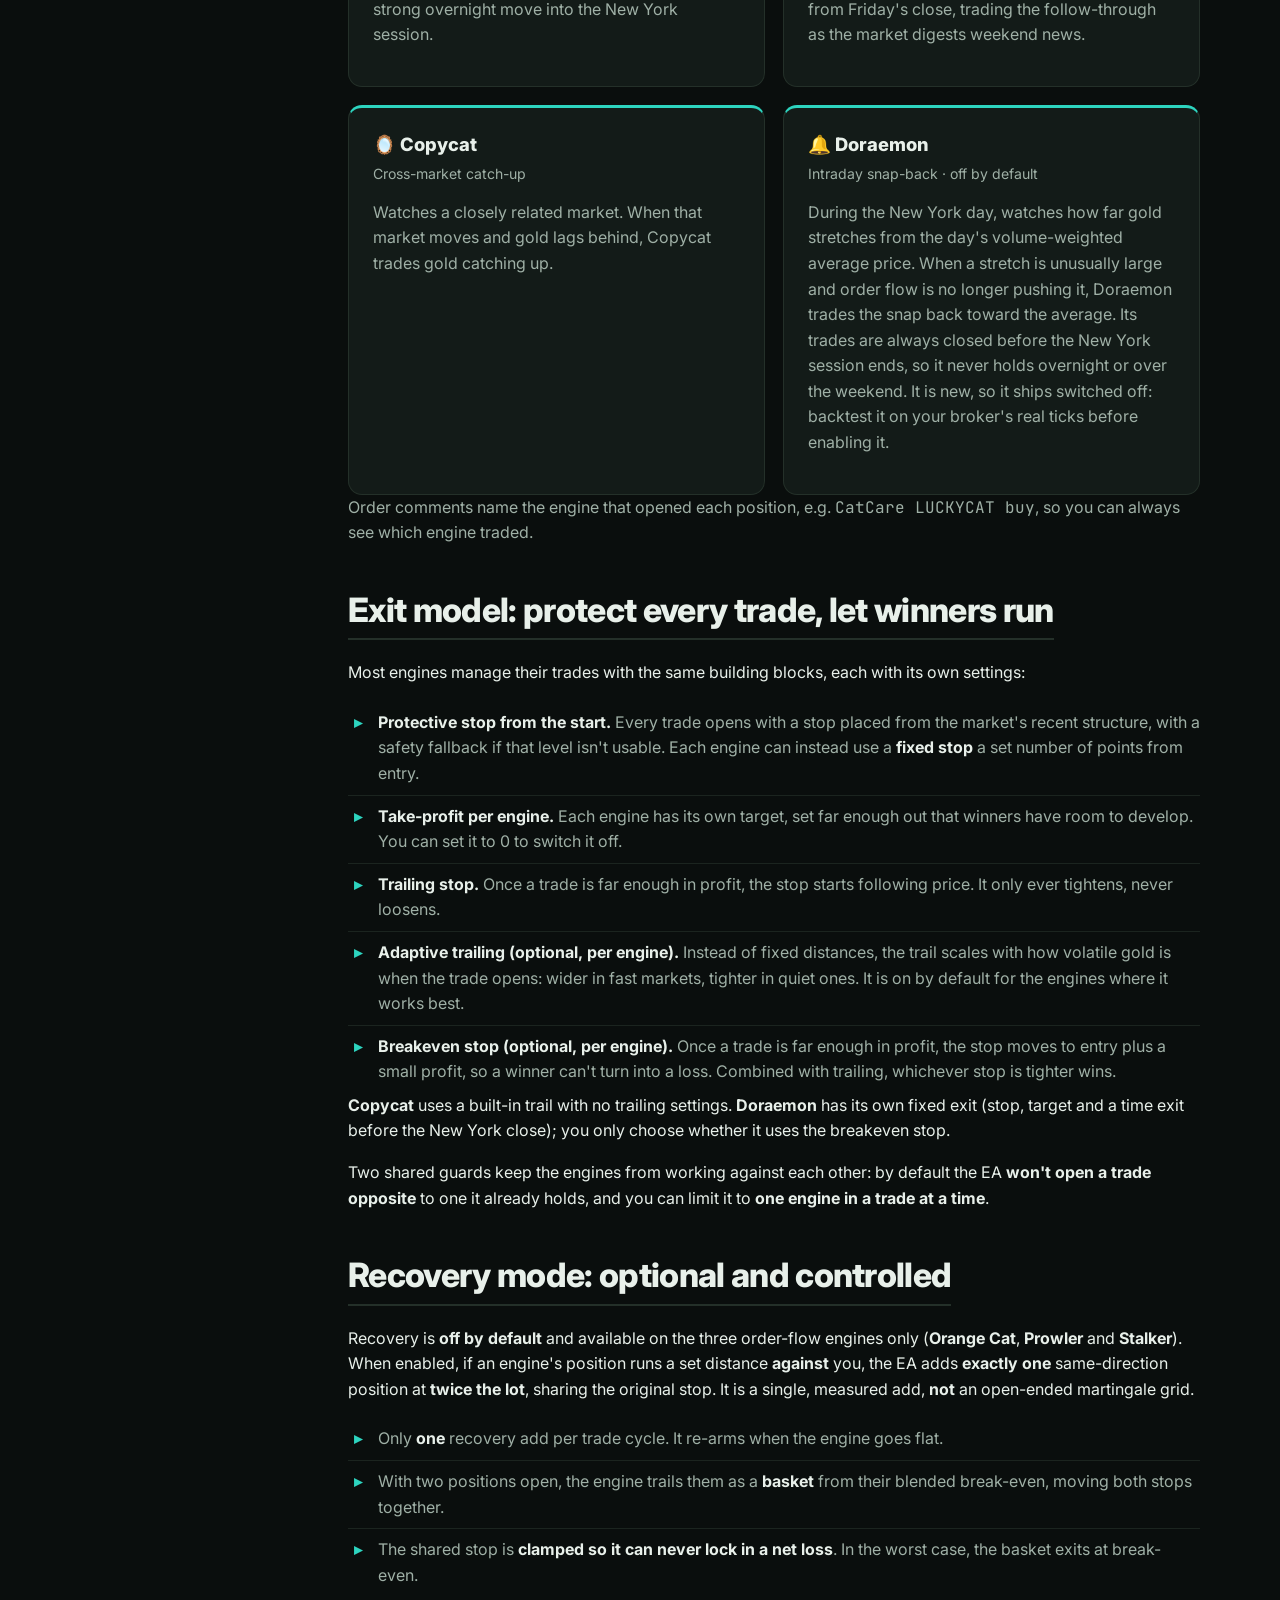
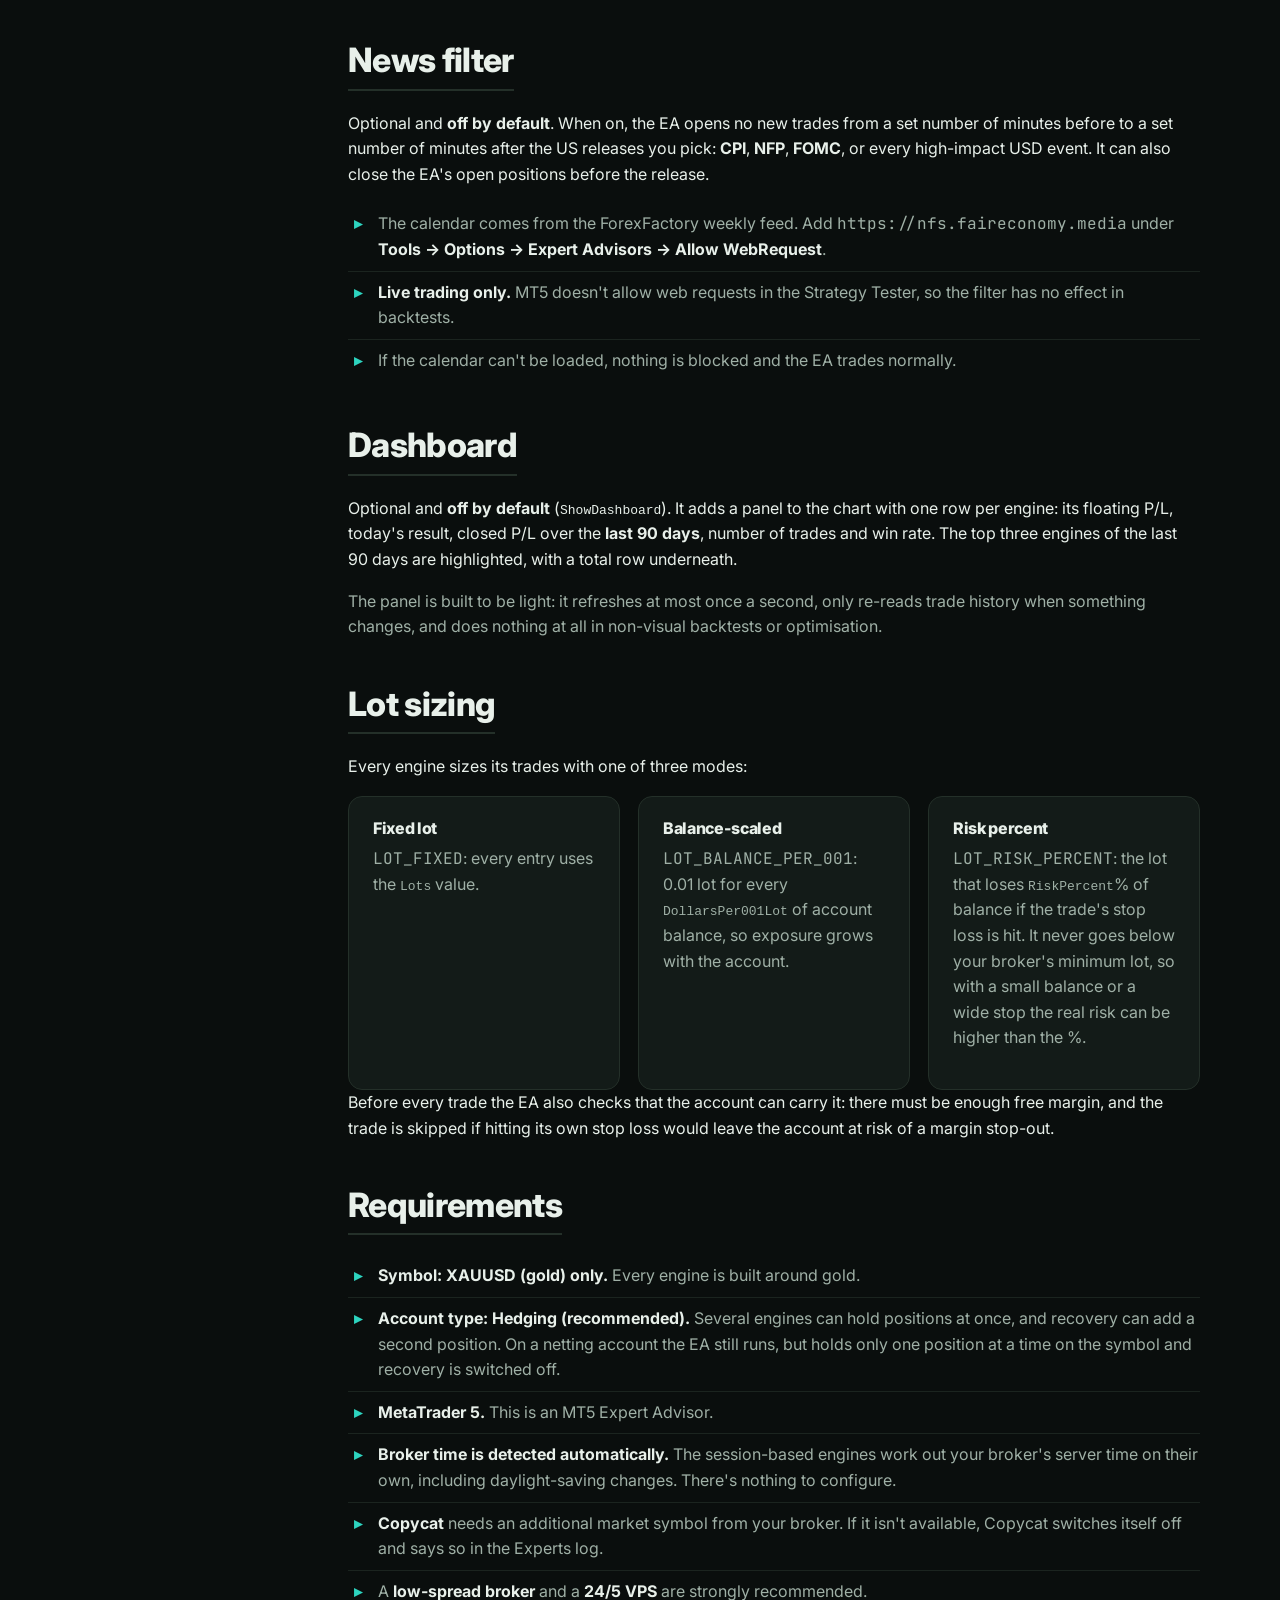
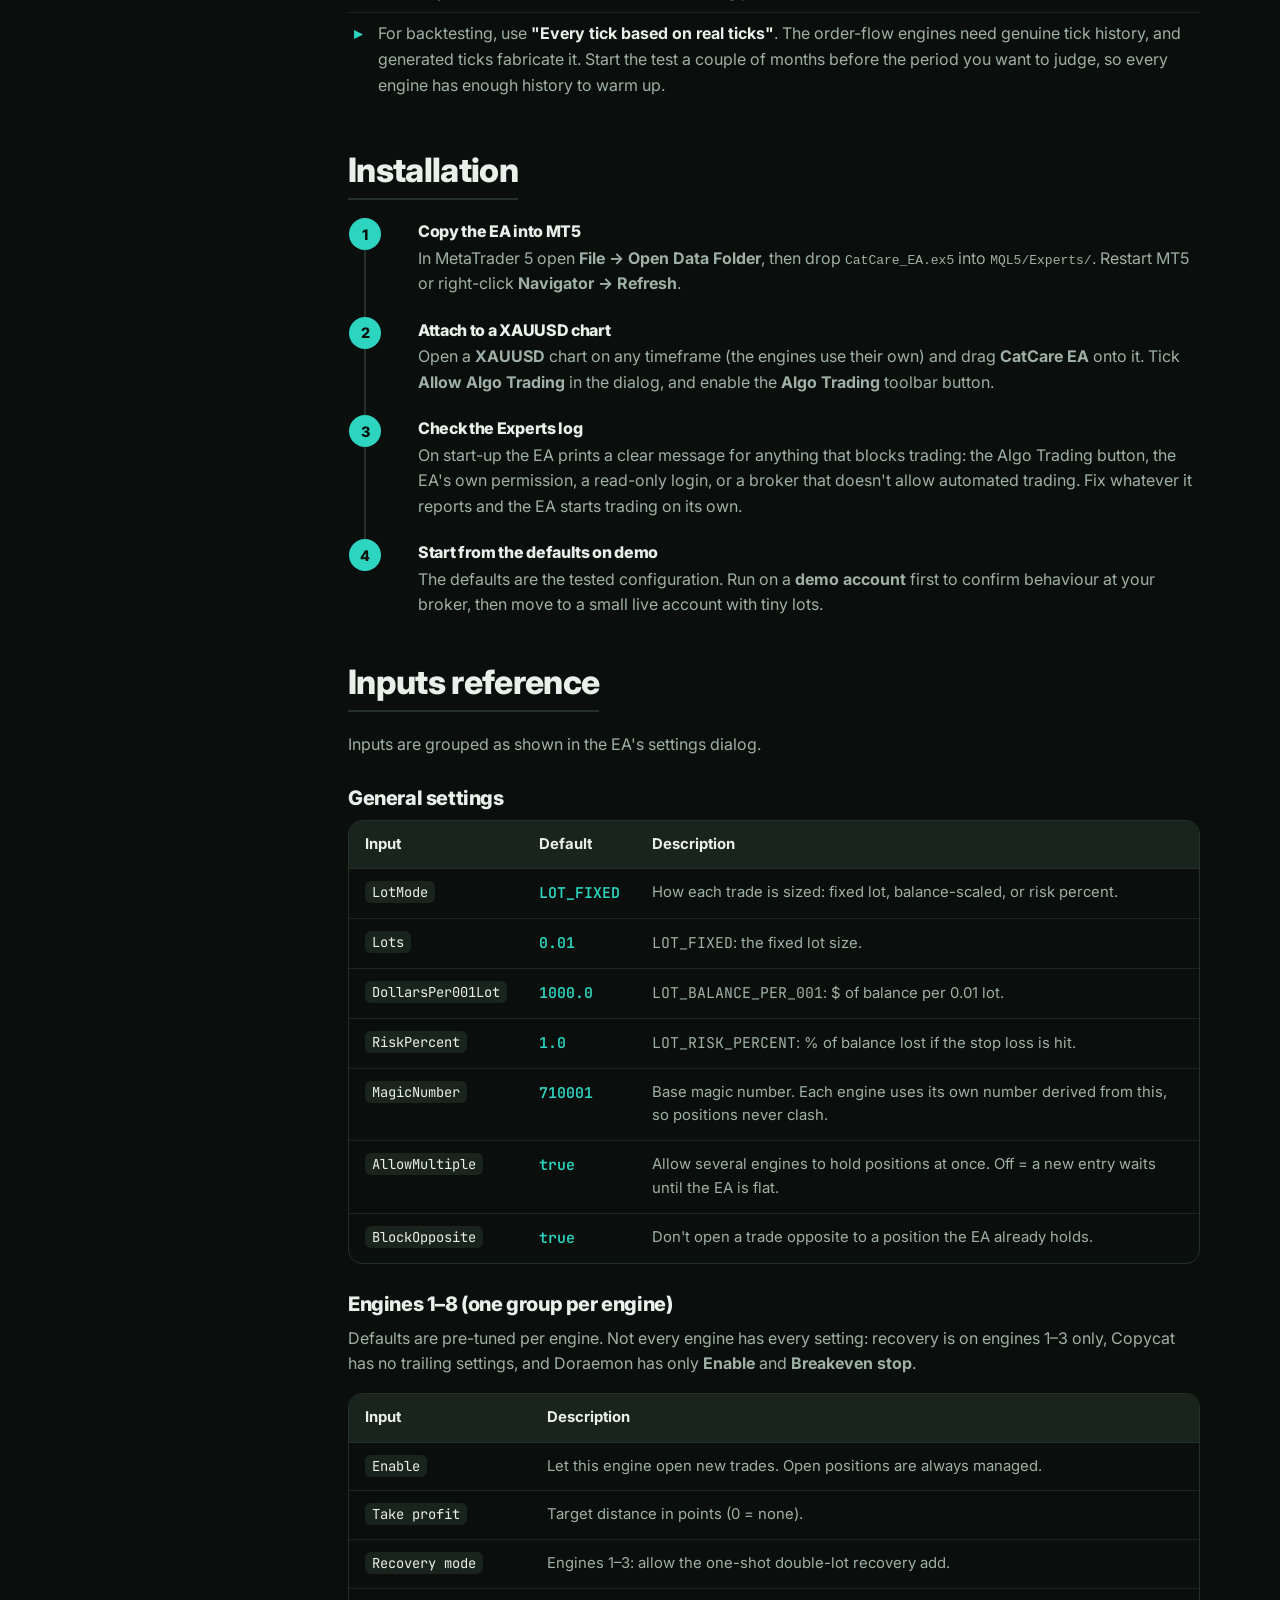
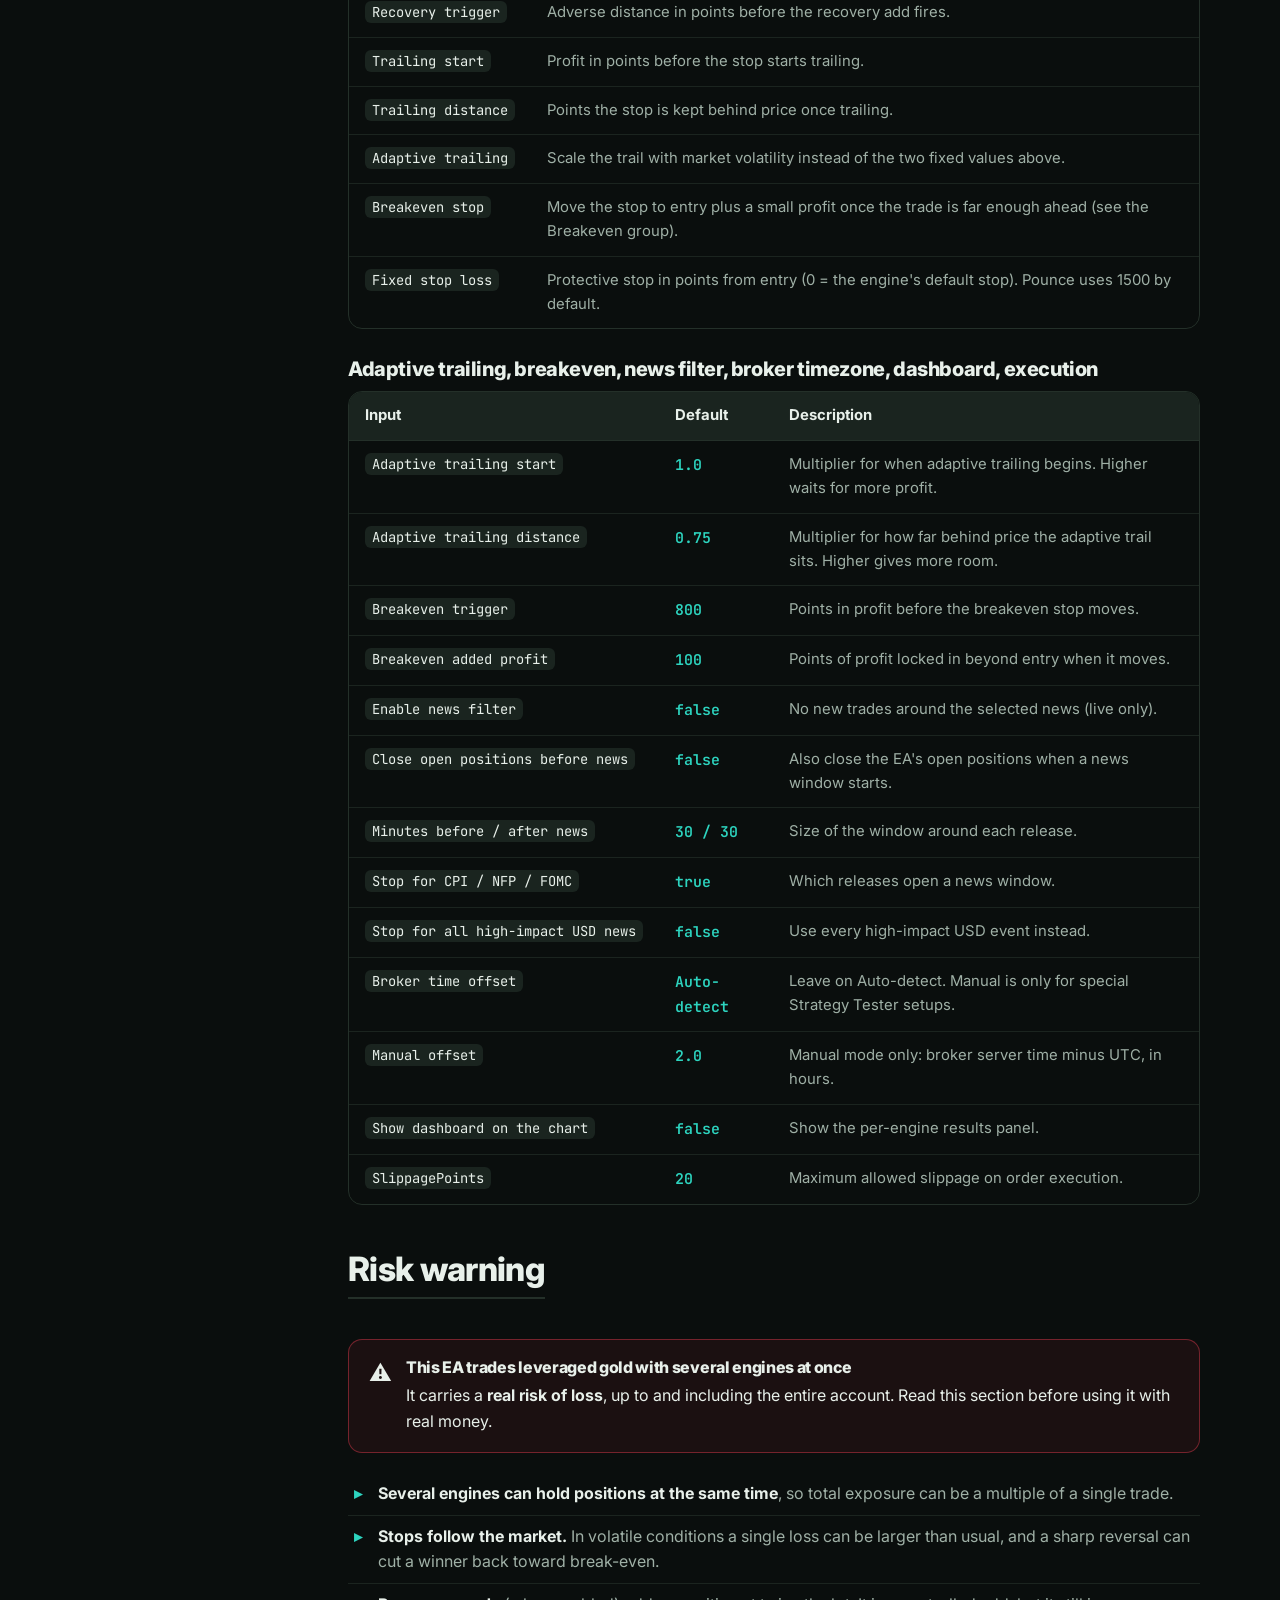
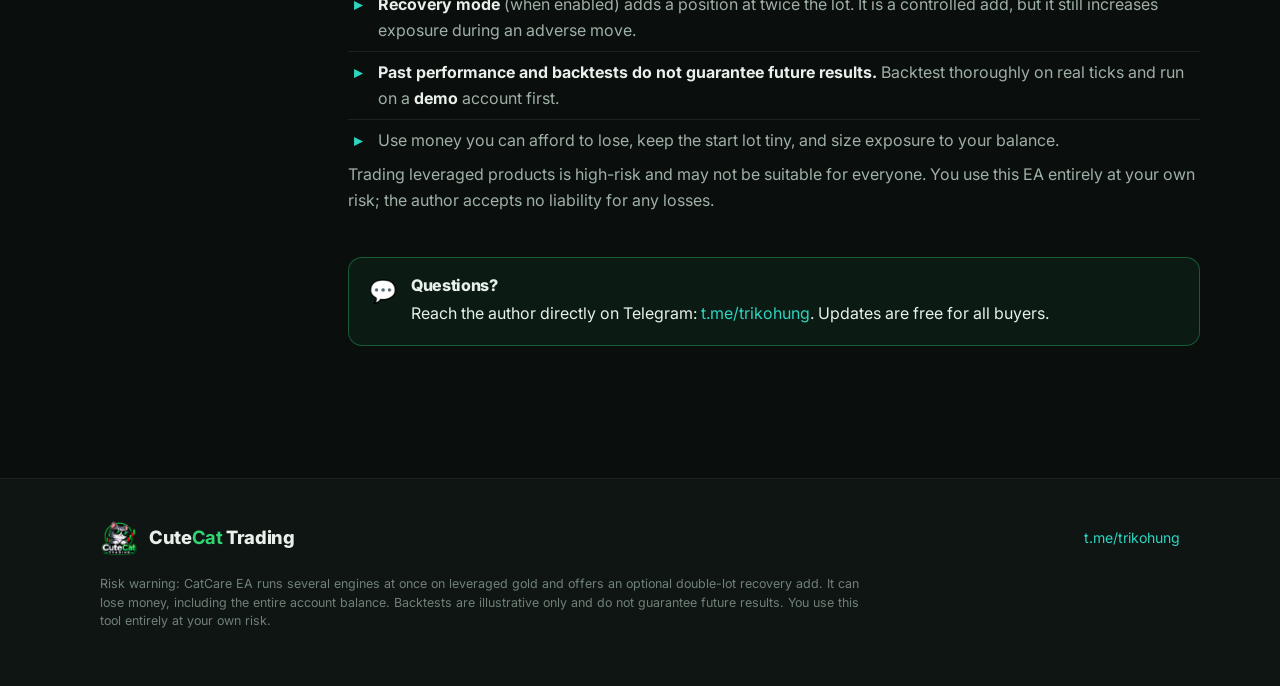
==== commit fbace617: "docs(catcare): manual for v2.9 Eight engines: add Doraemon (intraday snap-back, off by default); rec" ====
--- a/catcare.html
+++ b/catcare.html
@@ -4,7 +4,7 @@
   <meta charset="utf-8">
   <meta name="viewport" content="width=device-width, initial-scale=1">
   <title>CatCare EA — Manual | CuteCat Trading</title>
-  <meta name="description" content="CatCare EA manual: a multi-strategy MetaTrader 5 Expert Advisor for XAUUSD. Seven independent engines, each with its own entry logic, sharing a stop model built to let winners run.">
+  <meta name="description" content="CatCare EA manual: a multi-strategy MetaTrader 5 Expert Advisor for XAUUSD. Eight independent engines, each with its own entry logic, sharing a stop model built to let winners run.">
   <link rel="icon" href="assets/img/catcare.png">
   <link rel="preconnect" href="https://fonts.googleapis.com">
   <link rel="preconnect" href="https://fonts.gstatic.com" crossorigin>
@@ -41,8 +41,9 @@
       <h1>CatCare EA</h1>
       <p class="lead">
         A multi-strategy MetaTrader 5 EA that trades <b>XAUUSD only</b> and lets winners run to their
-        full potential. <b>Seven independent engines</b> each look for a different kind of opportunity
-        in gold, and they all share one exit model: cut losers quickly, then trail winners.
+        full potential. <b>Eight independent engines</b> each look for a different kind of opportunity
+        in gold. Every trade is protected by a stop loss from the moment it opens, and winners are
+        trailed so profits can keep growing.
       </p>
       <div class="hero-actions" style="justify-content:flex-start;">
         <a class="btn btn-primary" href="#install">Install guide</a>
@@ -61,6 +62,8 @@
         <a href="#engines">The engines</a>
         <a href="#exit">Exit model</a>
         <a href="#recovery">Recovery mode</a>
+        <a href="#news">News filter</a>
+        <a href="#dashboard">Dashboard</a>
         <a href="#lots">Lot sizing</a>
         <a href="#requirements">Requirements</a>
         <a href="#install">Installation</a>
@@ -74,16 +77,17 @@
         <section class="doc-section" id="overview">
           <h2>Overview</h2>
           <p>
-            <b>CatCare EA</b> trades gold (<b>XAUUSD</b>) with a team of <b>seven engines</b>. Each
+            <b>CatCare EA</b> trades gold (<b>XAUUSD</b>) with a team of <b>eight engines</b>. Each
             engine has its own entry logic and looks for a different kind of opportunity: order-flow
-            pressure, session behaviour, the weekly reopen, or gold's relationship with another market.
+            pressure, session behaviour, the weekly reopen, gold's relationship with another market,
+            or an intraday stretch away from the day's average price.
             Because the engines rarely trigger at the same moments, together they spread trades out
             instead of piling them into one setup.
           </p>
           <div class="callout info">
             <div class="ico">🎯</div>
             <div>
-              <h4>One chart, seven independent engines</h4>
+              <h4>One chart, eight independent engines</h4>
               <p>
                 All engines run side by side from a single XAUUSD chart. Each has its own magic number,
                 holds <b>one position at a time</b>, and can be switched on or off on its own. Turning an
@@ -135,13 +139,18 @@
               <div class="engine-tag">Cross-market catch-up</div>
               <p class="muted">Watches a closely related market. When that market moves and gold lags behind, Copycat trades gold catching up.</p>
             </div>
+            <div class="card engine-card">
+              <div class="engine-name">🔔 Doraemon</div>
+              <div class="engine-tag">Intraday snap-back · off by default</div>
+              <p class="muted">During the New York day, watches how far gold stretches from the day's volume-weighted average price. When a stretch is unusually large and order flow is no longer pushing it, Doraemon trades the snap back toward the average. Its trades are always closed before the New York session ends, so it never holds overnight or over the weekend. It is new, so it ships switched off: backtest it on your broker's real ticks before enabling it.</p>
+            </div>
           </div>
           <p class="muted">Order comments name the engine that opened each position, e.g. <span class="mono">CatCare LUCKYCAT buy</span>, so you can always see which engine traded.</p>
         </section>
 
         <section class="doc-section" id="exit">
-          <h2>Exit model: cut losers, let winners run</h2>
-          <p>Every engine manages its trades with the same building blocks, each with its own settings:</p>
+          <h2>Exit model: protect every trade, let winners run</h2>
+          <p>Most engines manage their trades with the same building blocks, each with its own settings:</p>
           <ul class="feature-list">
             <li><b>Protective stop from the start.</b> Every trade opens with a stop placed from the market's recent structure, with a safety fallback if that level isn't usable. Each engine can instead use a <b>fixed stop</b> a set number of points from entry.</li>
             <li><b>Take-profit per engine.</b> Each engine has its own target, set far enough out that winners have room to develop. You can set it to 0 to switch it off.</li>
@@ -149,13 +158,15 @@
             <li><b>Adaptive trailing (optional, per engine).</b> Instead of fixed distances, the trail scales with how volatile gold is when the trade opens: wider in fast markets, tighter in quiet ones. It is on by default for the engines where it works best.</li>
             <li><b>Breakeven stop (optional, per engine).</b> Once a trade is far enough in profit, the stop moves to entry plus a small profit, so a winner can't turn into a loss. Combined with trailing, whichever stop is tighter wins.</li>
           </ul>
+          <p><b>Copycat</b> uses a built-in trail with no trailing settings. <b>Doraemon</b> has its own fixed exit (stop, target and a time exit before the New York close); you only choose whether it uses the breakeven stop.</p>
           <p>Two shared guards keep the engines from working against each other: by default the EA <b>won't open a trade opposite</b> to one it already holds, and you can limit it to <b>one engine in a trade at a time</b>.</p>
         </section>
 
         <section class="doc-section" id="recovery">
           <h2>Recovery mode: optional and controlled</h2>
           <p>
-            Recovery is <b>off by default</b> and set per engine. When enabled, if an engine's position
+            Recovery is <b>off by default</b> and available on the three order-flow engines only
+            (<b>Orange Cat</b>, <b>Prowler</b> and <b>Stalker</b>). When enabled, if an engine's position
             runs a set distance <b>against</b> you, the EA adds <b>exactly one</b> same-direction
             position at <b>twice the lot</b>, sharing the original stop. It is a single, measured add,
             <b>not</b> an open-ended martingale grid.
@@ -165,6 +176,32 @@
             <li>With two positions open, the engine trails them as a <b>basket</b> from their blended break-even, moving both stops together.</li>
             <li>The shared stop is <b>clamped so it can never lock in a net loss</b>. In the worst case, the basket exits at break-even.</li>
           </ul>
+        </section>
+
+        <section class="doc-section" id="news">
+          <h2>News filter</h2>
+          <p>
+            Optional and <b>off by default</b>. When on, the EA opens no new trades from a set number of
+            minutes before to a set number of minutes after the US releases you pick: <b>CPI</b>,
+            <b>NFP</b>, <b>FOMC</b>, or every high-impact USD event. It can also close the EA's open
+            positions before the release.
+          </p>
+          <ul class="feature-list">
+            <li>The calendar comes from the ForexFactory weekly feed. Add <span class="mono">https://nfs.faireconomy.media</span> under <b>Tools → Options → Expert Advisors → Allow WebRequest</b>.</li>
+            <li><b>Live trading only.</b> MT5 doesn't allow web requests in the Strategy Tester, so the filter has no effect in backtests.</li>
+            <li>If the calendar can't be loaded, nothing is blocked and the EA trades normally.</li>
+          </ul>
+        </section>
+
+        <section class="doc-section" id="dashboard">
+          <h2>Dashboard</h2>
+          <p>
+            Optional and <b>off by default</b> (<code>ShowDashboard</code>). It adds a panel to the chart
+            with one row per engine: its floating P/L, today's result, closed P/L over the <b>last 90
+            days</b>, number of trades and win rate. The top three engines of the last 90 days are
+            highlighted, with a total row underneath.
+          </p>
+          <p class="muted">The panel is built to be light: it refreshes at most once a second, only re-reads trade history when something changes, and does nothing at all in non-visual backtests or optimisation.</p>
         </section>
 
         <section class="doc-section" id="lots">
@@ -184,13 +221,14 @@
               <p class="muted"><span class="mono">LOT_RISK_PERCENT</span>: the lot that loses <code>RiskPercent</code>% of balance if the trade's stop loss is hit. It never goes below your broker's minimum lot, so with a small balance or a wide stop the real risk can be higher than the %.</p>
             </div>
           </div>
+          <p>Before every trade the EA also checks that the account can carry it: there must be enough free margin, and the trade is skipped if hitting its own stop loss would leave the account at risk of a margin stop-out.</p>
         </section>
 
         <section class="doc-section" id="requirements">
           <h2>Requirements</h2>
           <ul class="feature-list">
             <li><b>Symbol: XAUUSD (gold) only.</b> Every engine is built around gold.</li>
-            <li><b>Account type: Hedging (recommended).</b> Several engines can hold positions at once, and recovery can add a second position. On a netting account the EA still runs, but holds only one position at a time and recovery is switched off.</li>
+            <li><b>Account type: Hedging (recommended).</b> Several engines can hold positions at once, and recovery can add a second position. On a netting account the EA still runs, but holds only one position at a time on the symbol and recovery is switched off.</li>
             <li><b>MetaTrader 5.</b> This is an MT5 Expert Advisor.</li>
             <li><b>Broker time is detected automatically.</b> The session-based engines work out your broker's server time on their own, including daylight-saving changes. There's nothing to configure.</li>
             <li><b>Copycat</b> needs an additional market symbol from your broker. If it isn't available, Copycat switches itself off and says so in the Experts log.</li>
@@ -241,15 +279,15 @@
             </table>
           </div>
 
-          <h3>Engine 1–7 (one group per engine)</h3>
-          <p class="muted">Every engine group has the same settings. Defaults are pre-tuned per engine.</p>
+          <h3>Engines 1–8 (one group per engine)</h3>
+          <p class="muted">Defaults are pre-tuned per engine. Not every engine has every setting: recovery is on engines 1–3 only, Copycat has no trailing settings, and Doraemon has only <b>Enable</b> and <b>Breakeven stop</b>.</p>
           <div class="table-wrap">
             <table>
               <thead><tr><th>Input</th><th>Description</th></tr></thead>
               <tbody>
                 <tr><td><span class="param">Enable</span></td><td>Let this engine open new trades. Open positions are always managed.</td></tr>
                 <tr><td><span class="param">Take profit</span></td><td>Target distance in points (0 = none).</td></tr>
-                <tr><td><span class="param">Recovery mode</span></td><td>Allow the one-shot double-lot recovery add for this engine.</td></tr>
+                <tr><td><span class="param">Recovery mode</span></td><td>Engines 1–3: allow the one-shot double-lot recovery add.</td></tr>
                 <tr><td><span class="param">Recovery trigger</span></td><td>Adverse distance in points before the recovery add fires.</td></tr>
                 <tr><td><span class="param">Trailing start</span></td><td>Profit in points before the stop starts trailing.</td></tr>
                 <tr><td><span class="param">Trailing distance</span></td><td>Points the stop is kept behind price once trailing.</td></tr>
@@ -260,7 +298,7 @@
             </table>
           </div>
 
-          <h3>Adaptive trailing, breakeven, broker timezone, execution</h3>
+          <h3>Adaptive trailing, breakeven, news filter, broker timezone, dashboard, execution</h3>
           <div class="table-wrap">
             <table>
               <thead><tr><th>Input</th><th>Default</th><th>Description</th></tr></thead>
@@ -269,8 +307,14 @@
                 <tr><td><span class="param">Adaptive trailing distance</span></td><td><span class="def">0.75</span></td><td>Multiplier for how far behind price the adaptive trail sits. Higher gives more room.</td></tr>
                 <tr><td><span class="param">Breakeven trigger</span></td><td><span class="def">800</span></td><td>Points in profit before the breakeven stop moves.</td></tr>
                 <tr><td><span class="param">Breakeven added profit</span></td><td><span class="def">100</span></td><td>Points of profit locked in beyond entry when it moves.</td></tr>
+                <tr><td><span class="param">Enable news filter</span></td><td><span class="def">false</span></td><td>No new trades around the selected news (live only).</td></tr>
+                <tr><td><span class="param">Close open positions before news</span></td><td><span class="def">false</span></td><td>Also close the EA's open positions when a news window starts.</td></tr>
+                <tr><td><span class="param">Minutes before / after news</span></td><td><span class="def">30 / 30</span></td><td>Size of the window around each release.</td></tr>
+                <tr><td><span class="param">Stop for CPI / NFP / FOMC</span></td><td><span class="def">true</span></td><td>Which releases open a news window.</td></tr>
+                <tr><td><span class="param">Stop for all high-impact USD news</span></td><td><span class="def">false</span></td><td>Use every high-impact USD event instead.</td></tr>
                 <tr><td><span class="param">Broker time offset</span></td><td><span class="def">Auto-detect</span></td><td>Leave on Auto-detect. Manual is only for special Strategy Tester setups.</td></tr>
                 <tr><td><span class="param">Manual offset</span></td><td><span class="def">2.0</span></td><td>Manual mode only: broker server time minus UTC, in hours.</td></tr>
+                <tr><td><span class="param">Show dashboard on the chart</span></td><td><span class="def">false</span></td><td>Show the per-engine results panel.</td></tr>
                 <tr><td><span class="param">SlippagePoints</span></td><td><span class="def">20</span></td><td>Maximum allowed slippage on order execution.</td></tr>
               </tbody>
             </table>
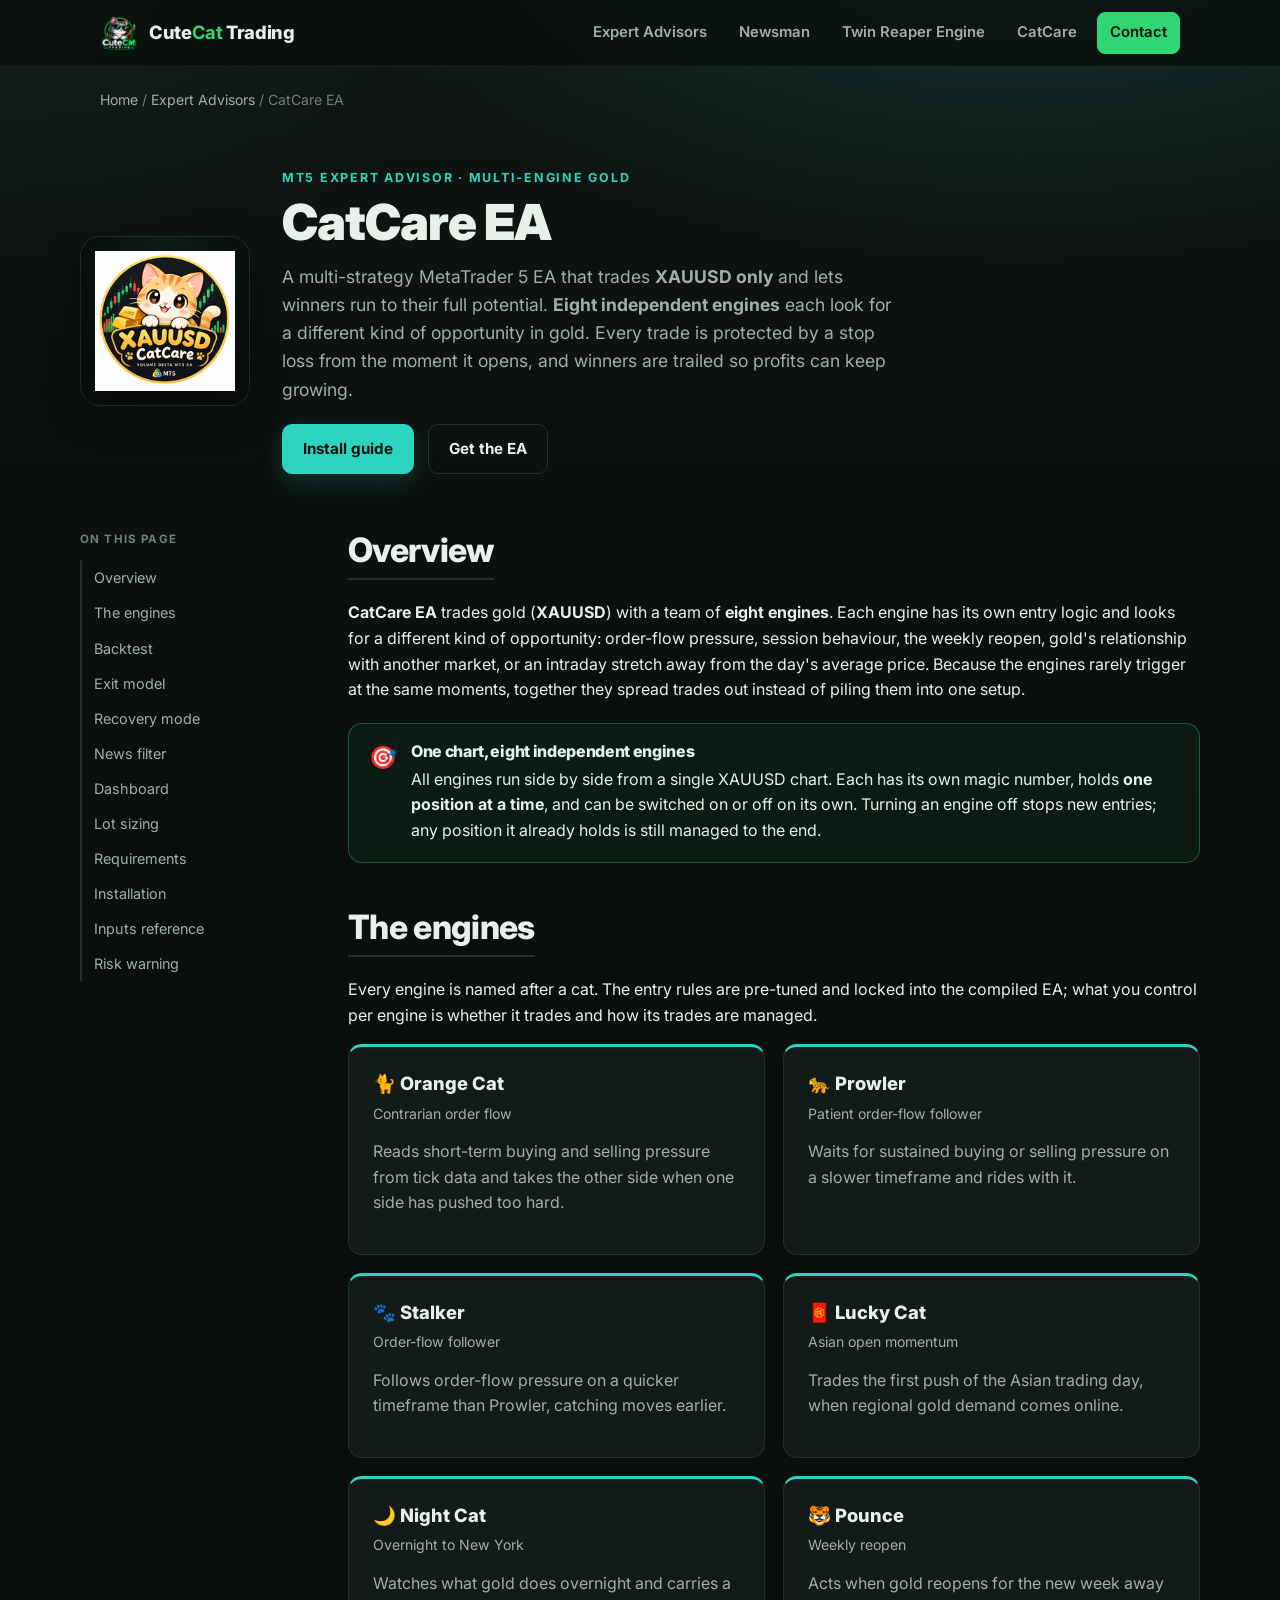
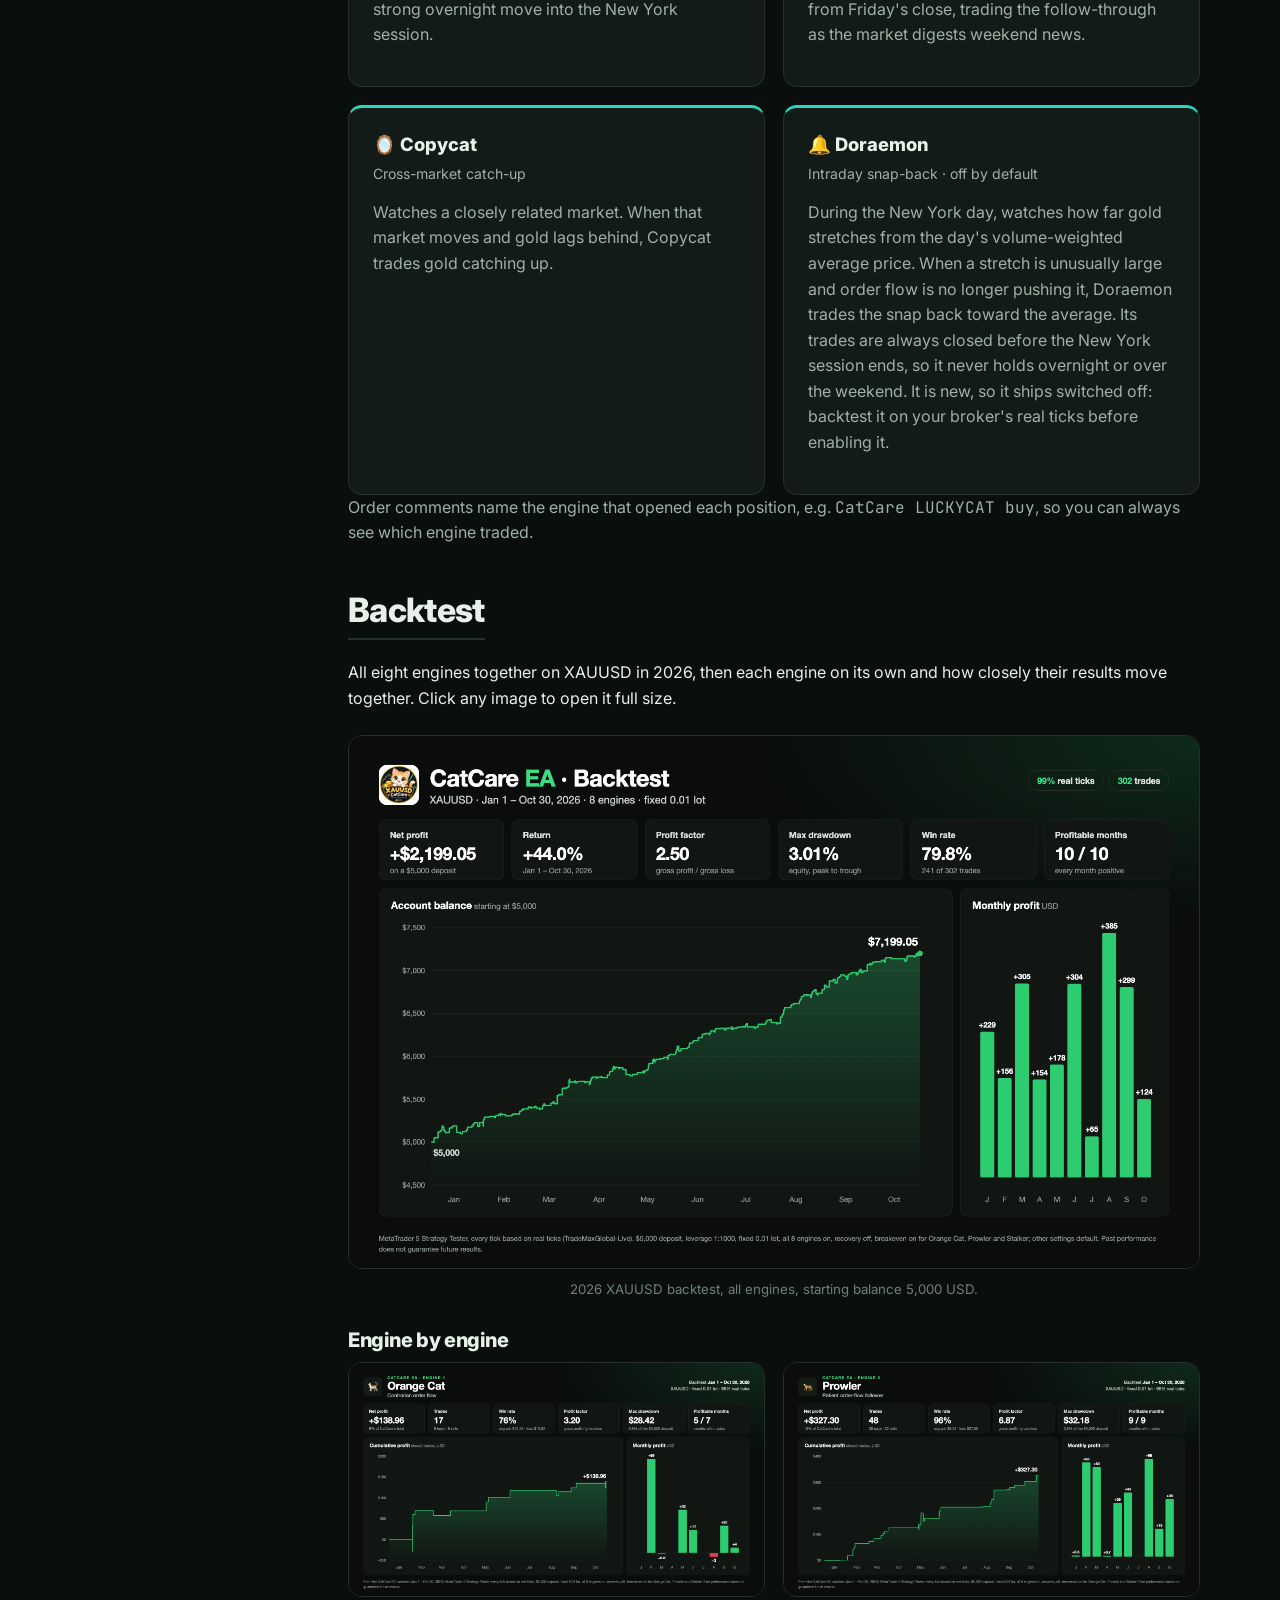
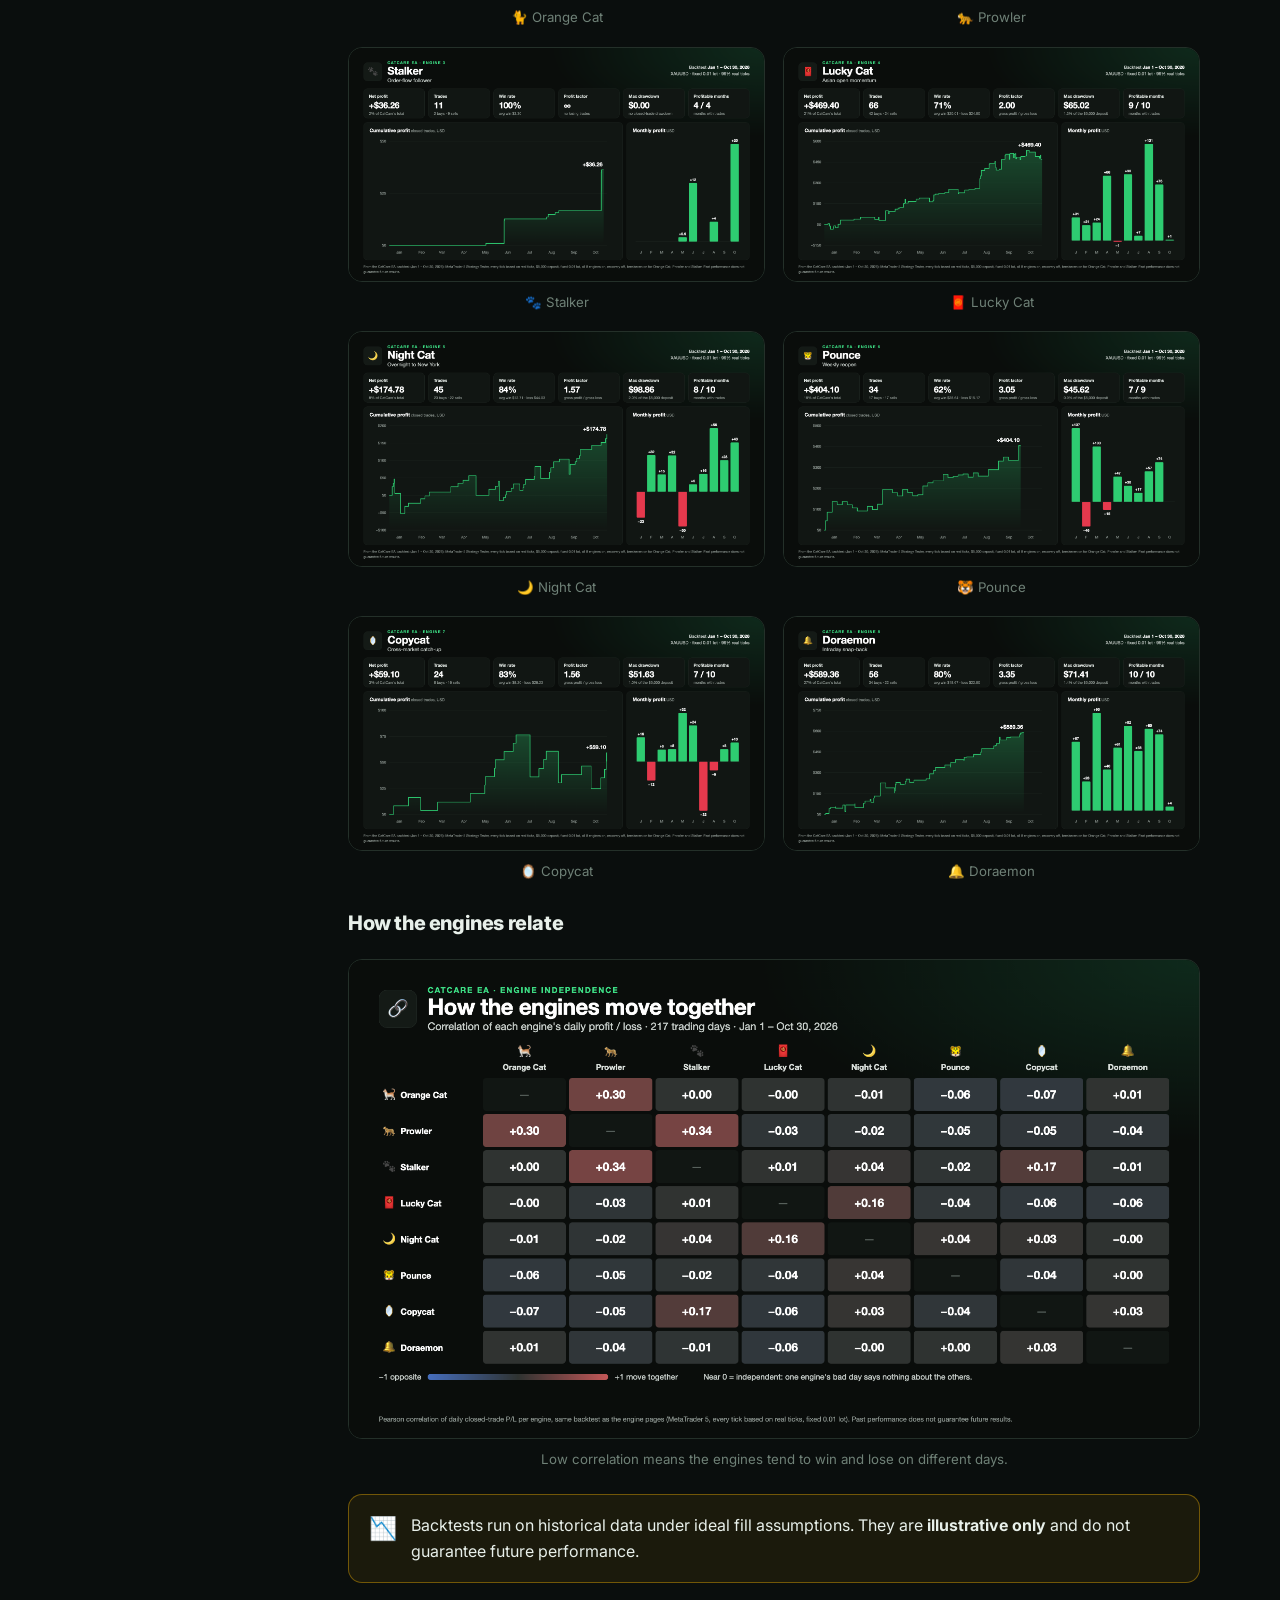
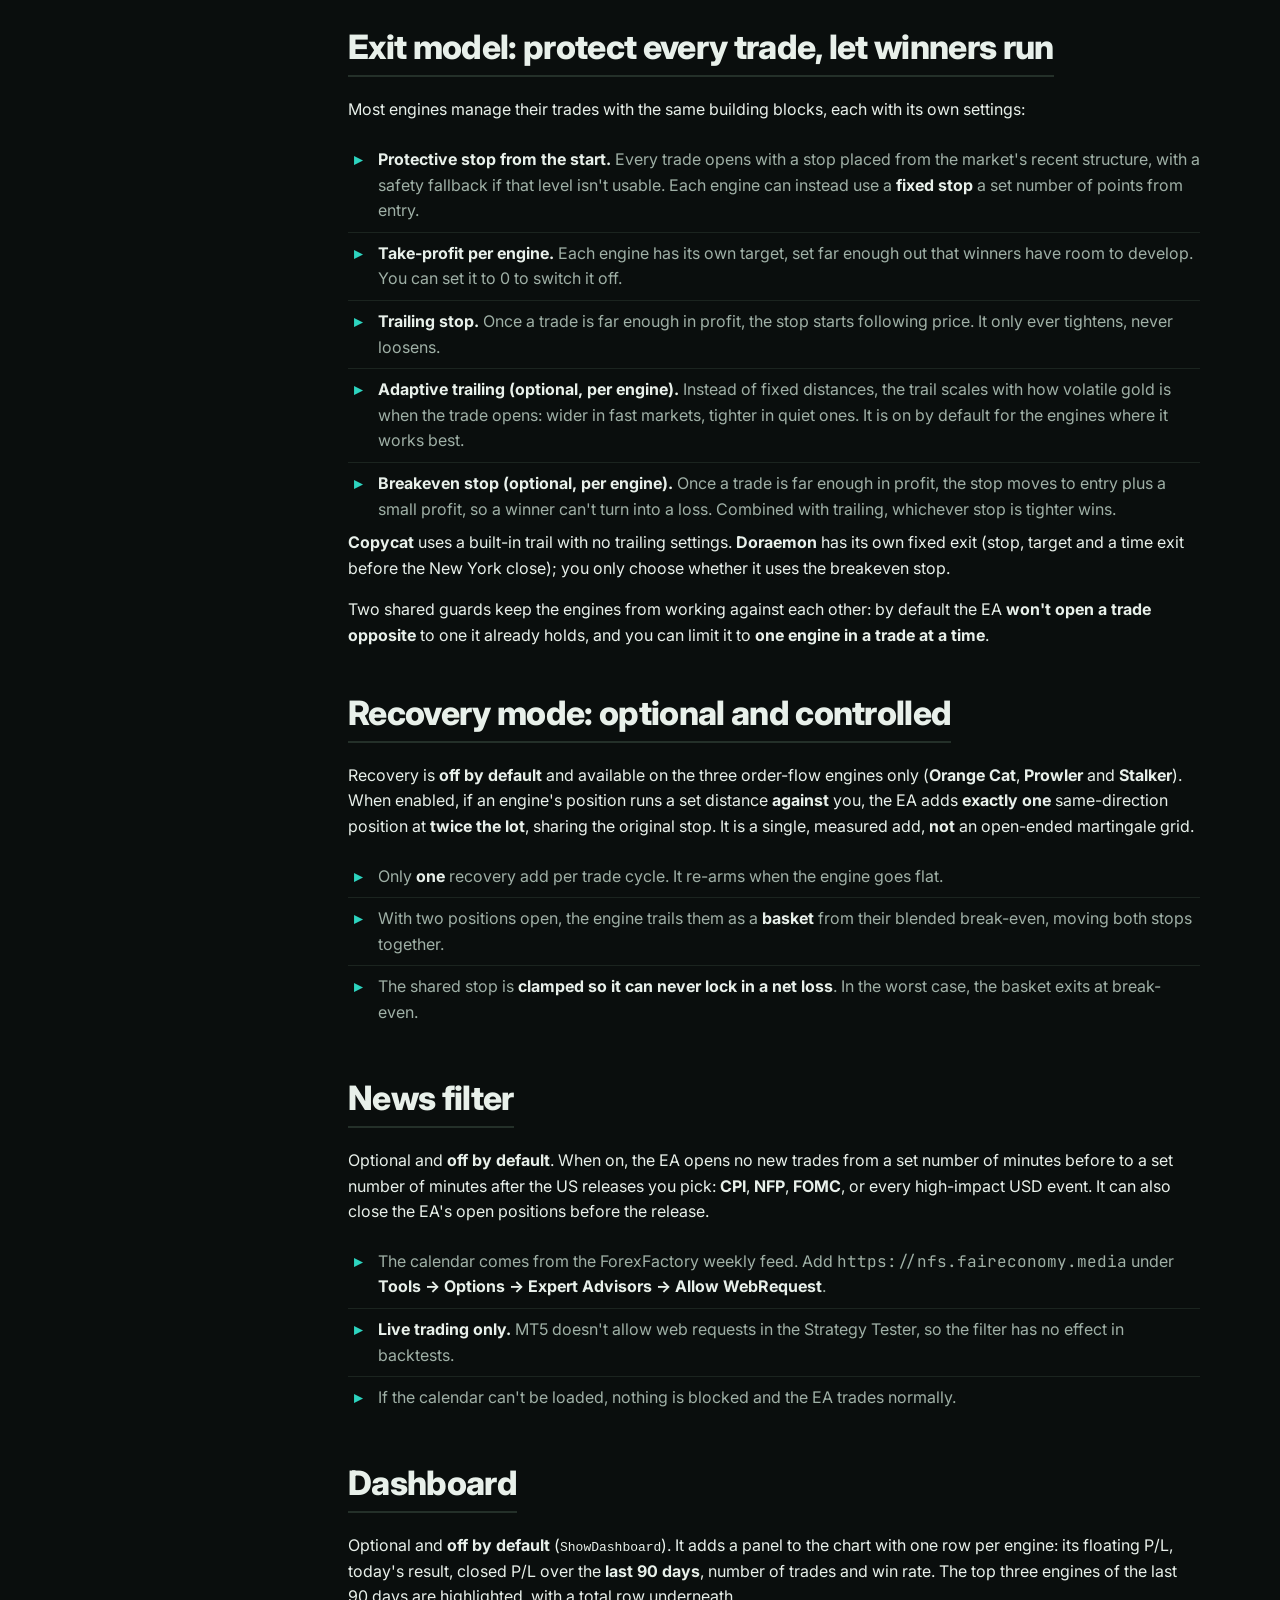
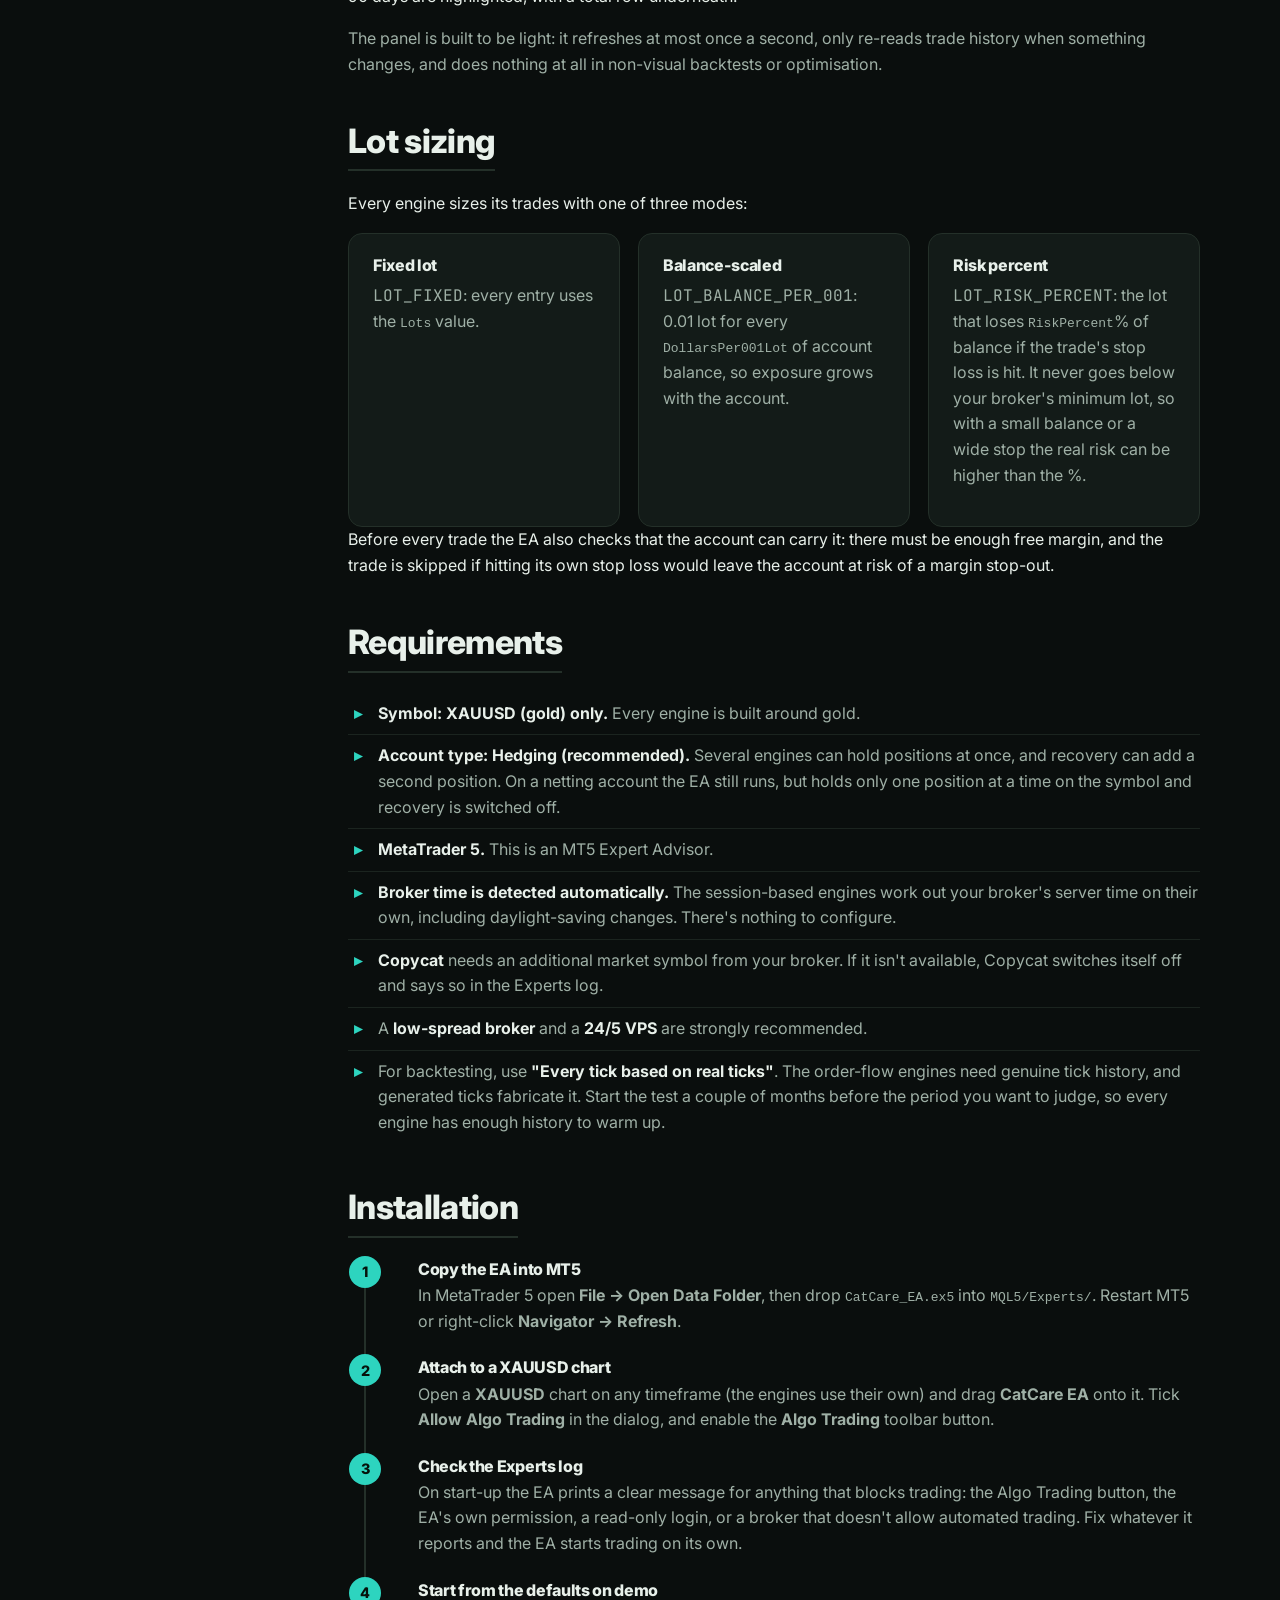
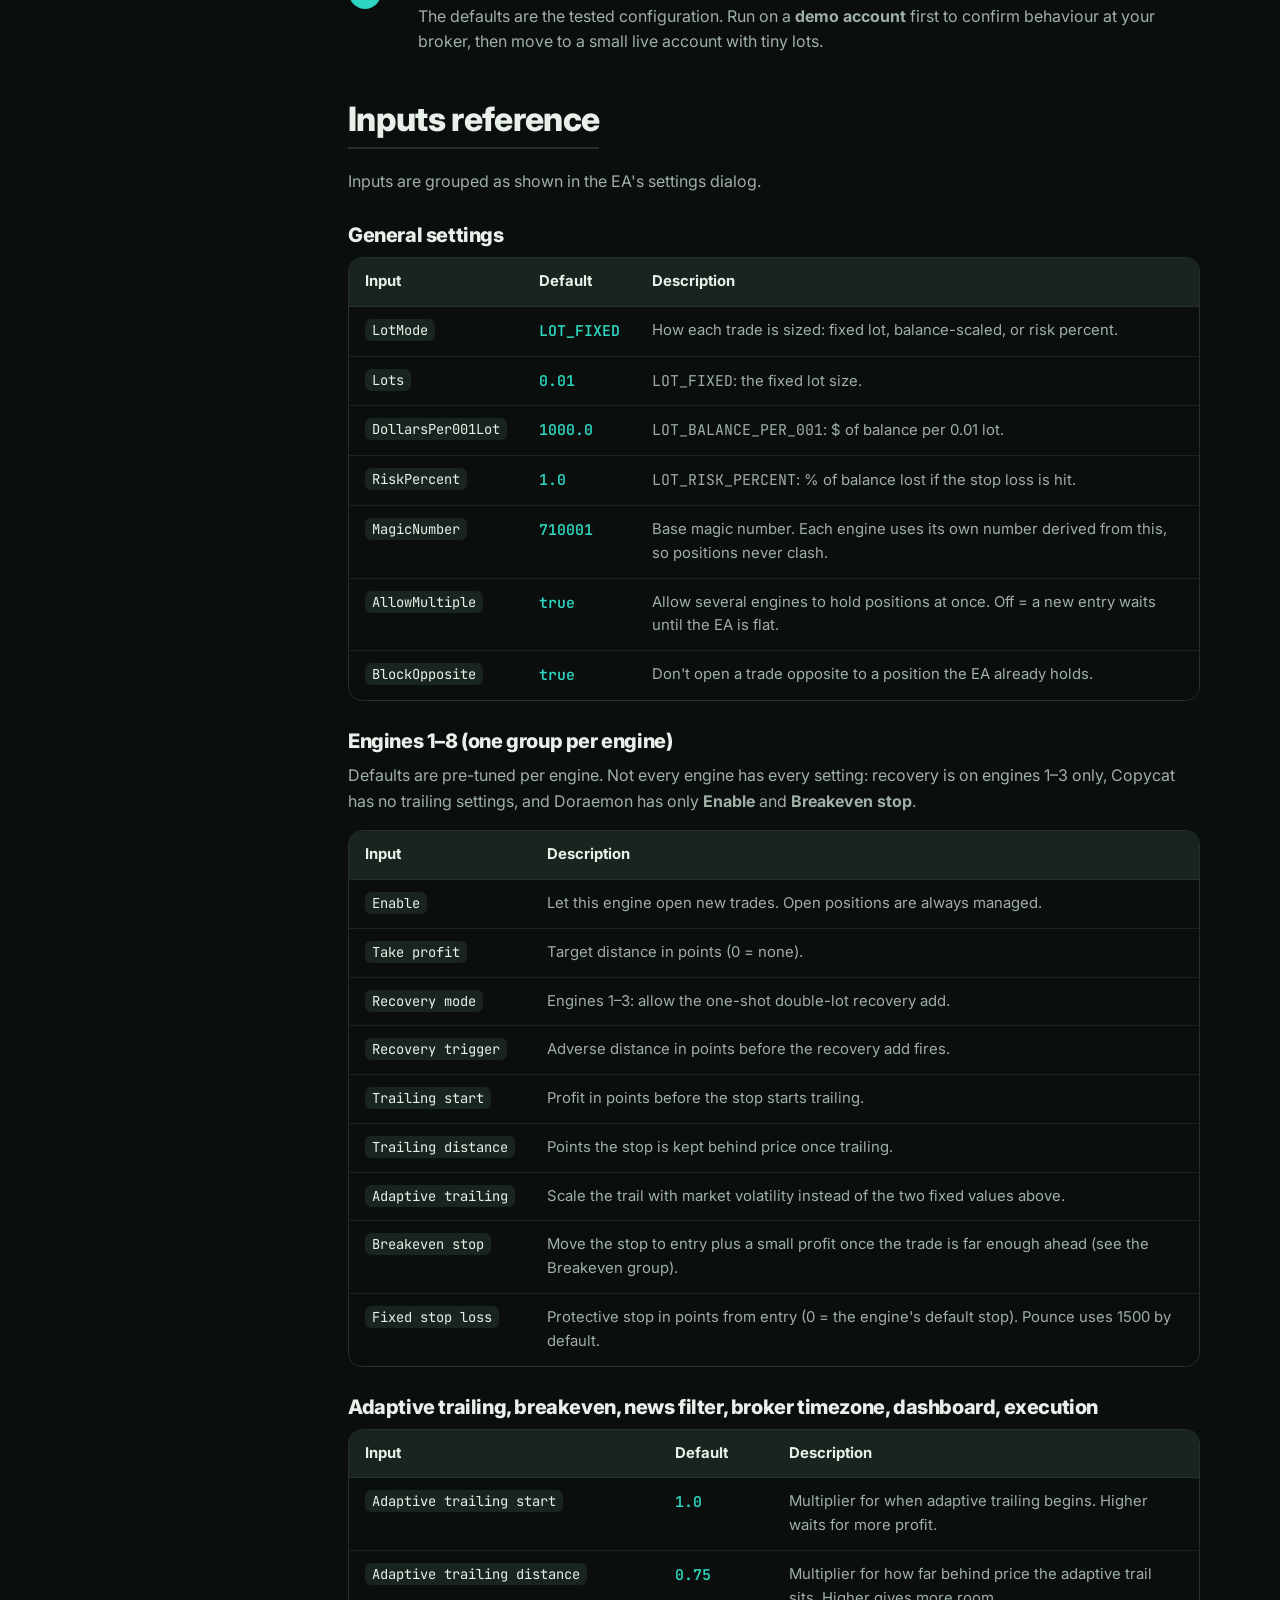
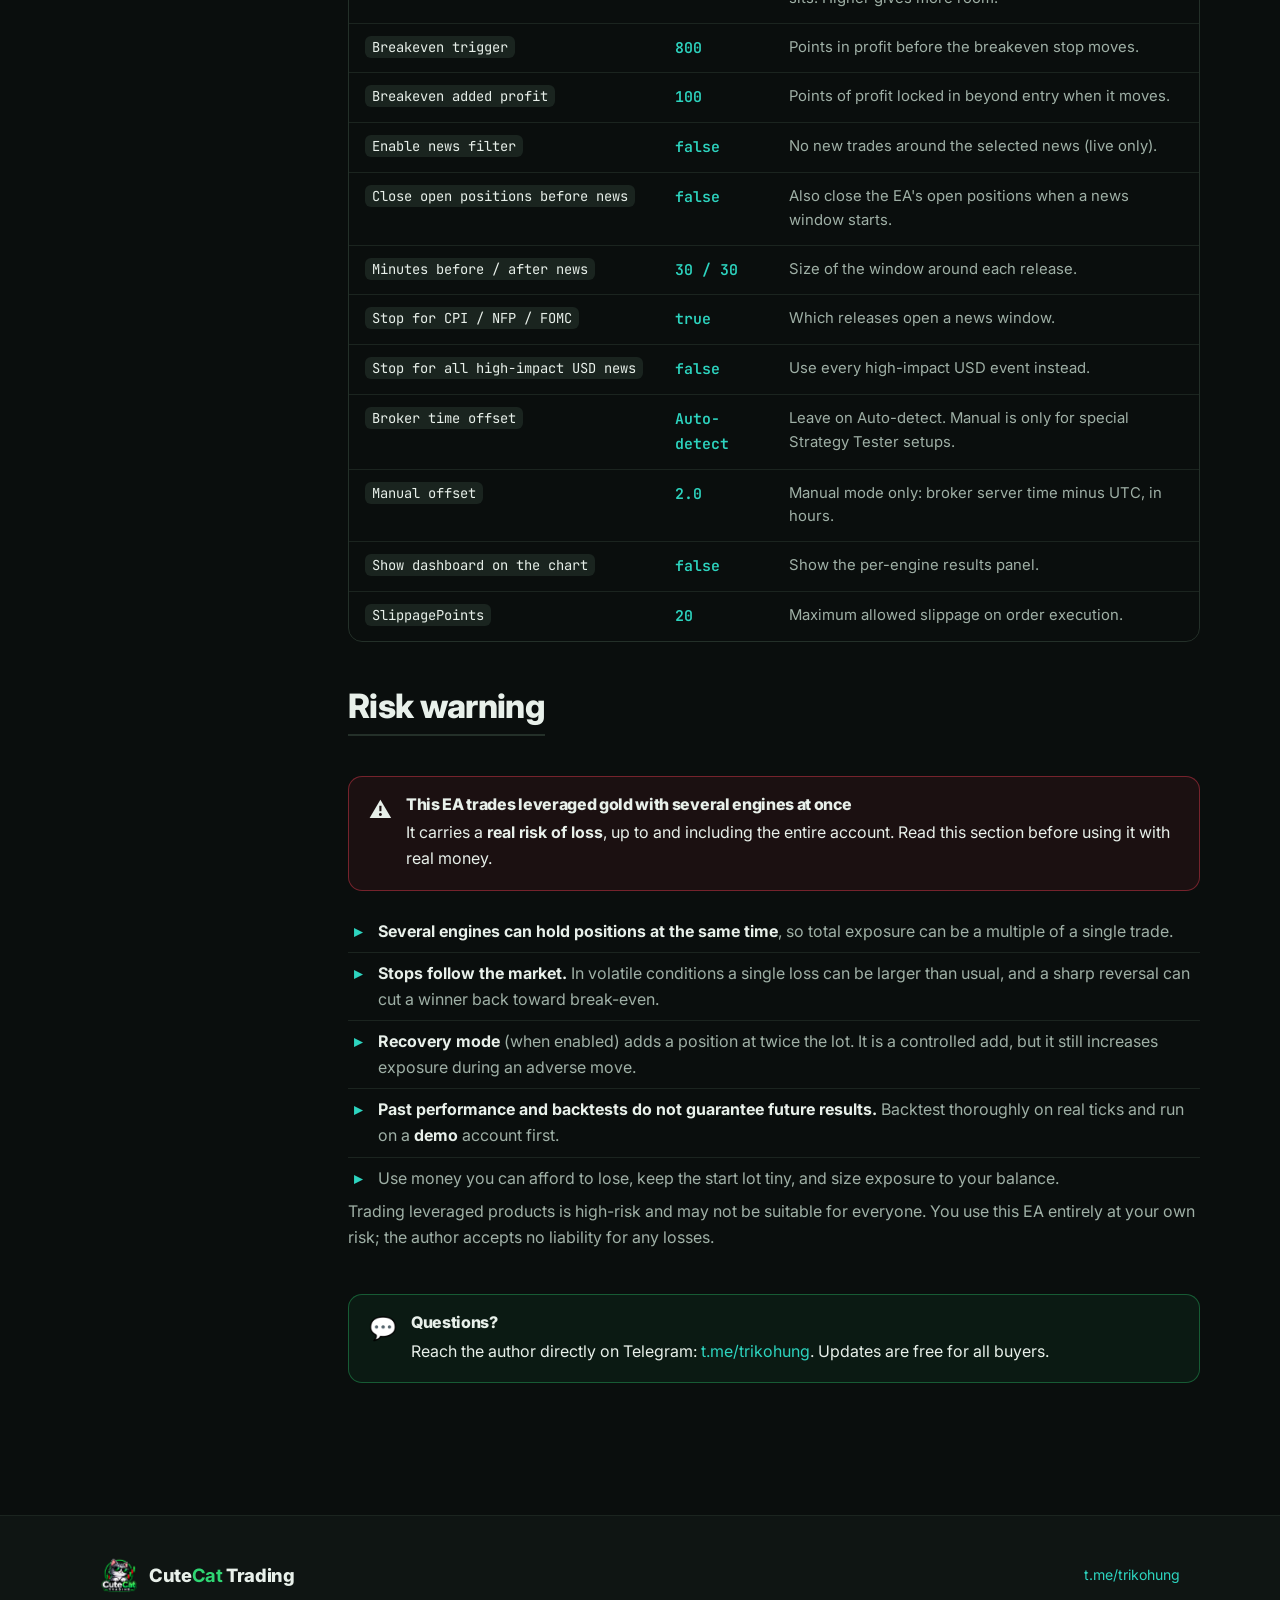
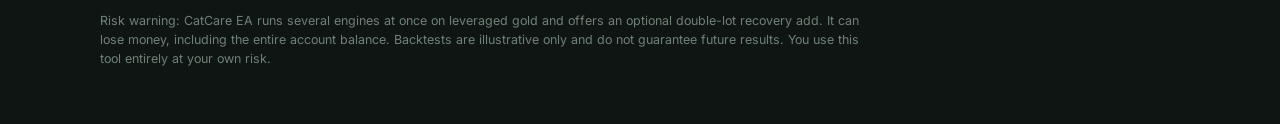
==== commit 28e259da: "docs(catcare): backtest images from the MQL5 Market page Backtest section with the 2026 all-engine o" ====
--- a/catcare.html
+++ b/catcare.html
@@ -60,6 +60,7 @@
         <div class="toc-title">On this page</div>
         <a href="#overview">Overview</a>
         <a href="#engines">The engines</a>
+        <a href="#backtest">Backtest</a>
         <a href="#exit">Exit model</a>
         <a href="#recovery">Recovery mode</a>
         <a href="#news">News filter</a>
@@ -146,6 +147,61 @@
             </div>
           </div>
           <p class="muted">Order comments name the engine that opened each position, e.g. <span class="mono">CatCare LUCKYCAT buy</span>, so you can always see which engine traded.</p>
+        </section>
+
+        <section class="doc-section" id="backtest">
+          <h2>Backtest</h2>
+          <p>All eight engines together on XAUUSD in 2026, then each engine on its own and how closely their results move together. Click any image to open it full size.</p>
+          <figure>
+            <a href="assets/img/catcare/catcare_backtest_2026.png" target="_blank" rel="noopener"><img src="assets/img/catcare/catcare_backtest_2026.png" alt="CatCare EA 2026 XAUUSD backtest, all engines"></a>
+            <figcaption>2026 XAUUSD backtest, all engines, starting balance 5,000 USD.</figcaption>
+          </figure>
+          <h3>Engine by engine</h3>
+          <div class="grid-2">
+            <figure style="margin:0;">
+              <a href="assets/img/catcare/1_orange_cat.png" target="_blank" rel="noopener"><img src="assets/img/catcare/1_orange_cat.png" alt="CatCare EA Orange Cat engine 2026 backtest" loading="lazy"></a>
+              <figcaption>🐈 Orange Cat</figcaption>
+            </figure>
+            <figure style="margin:0;">
+              <a href="assets/img/catcare/2_prowler.png" target="_blank" rel="noopener"><img src="assets/img/catcare/2_prowler.png" alt="CatCare EA Prowler engine 2026 backtest" loading="lazy"></a>
+              <figcaption>🐆 Prowler</figcaption>
+            </figure>
+            <figure style="margin:0;">
+              <a href="assets/img/catcare/3_stalker.png" target="_blank" rel="noopener"><img src="assets/img/catcare/3_stalker.png" alt="CatCare EA Stalker engine 2026 backtest" loading="lazy"></a>
+              <figcaption>🐾 Stalker</figcaption>
+            </figure>
+            <figure style="margin:0;">
+              <a href="assets/img/catcare/4_lucky_cat.png" target="_blank" rel="noopener"><img src="assets/img/catcare/4_lucky_cat.png" alt="CatCare EA Lucky Cat engine 2026 backtest" loading="lazy"></a>
+              <figcaption>🧧 Lucky Cat</figcaption>
+            </figure>
+            <figure style="margin:0;">
+              <a href="assets/img/catcare/5_night_cat.png" target="_blank" rel="noopener"><img src="assets/img/catcare/5_night_cat.png" alt="CatCare EA Night Cat engine 2026 backtest" loading="lazy"></a>
+              <figcaption>🌙 Night Cat</figcaption>
+            </figure>
+            <figure style="margin:0;">
+              <a href="assets/img/catcare/6_pounce.png" target="_blank" rel="noopener"><img src="assets/img/catcare/6_pounce.png" alt="CatCare EA Pounce engine 2026 backtest" loading="lazy"></a>
+              <figcaption>🐯 Pounce</figcaption>
+            </figure>
+            <figure style="margin:0;">
+              <a href="assets/img/catcare/7_copycat.png" target="_blank" rel="noopener"><img src="assets/img/catcare/7_copycat.png" alt="CatCare EA Copycat engine 2026 backtest" loading="lazy"></a>
+              <figcaption>🪞 Copycat</figcaption>
+            </figure>
+            <figure style="margin:0;">
+              <a href="assets/img/catcare/8_doraemon.png" target="_blank" rel="noopener"><img src="assets/img/catcare/8_doraemon.png" alt="CatCare EA Doraemon engine 2026 backtest" loading="lazy"></a>
+              <figcaption>🔔 Doraemon</figcaption>
+            </figure>
+          </div>
+          <h3>How the engines relate</h3>
+          <figure>
+            <a href="assets/img/catcare/correlation.png" target="_blank" rel="noopener"><img src="assets/img/catcare/correlation.png" alt="Correlation of daily results between CatCare EA engines" loading="lazy"></a>
+            <figcaption>Low correlation means the engines tend to win and lose on different days.</figcaption>
+          </figure>
+          <div class="callout warn">
+            <div class="ico">📉</div>
+            <div>
+              <p>Backtests run on historical data under ideal fill assumptions. They are <b>illustrative only</b> and do not guarantee future performance.</p>
+            </div>
+          </div>
         </section>
 
         <section class="doc-section" id="exit">
